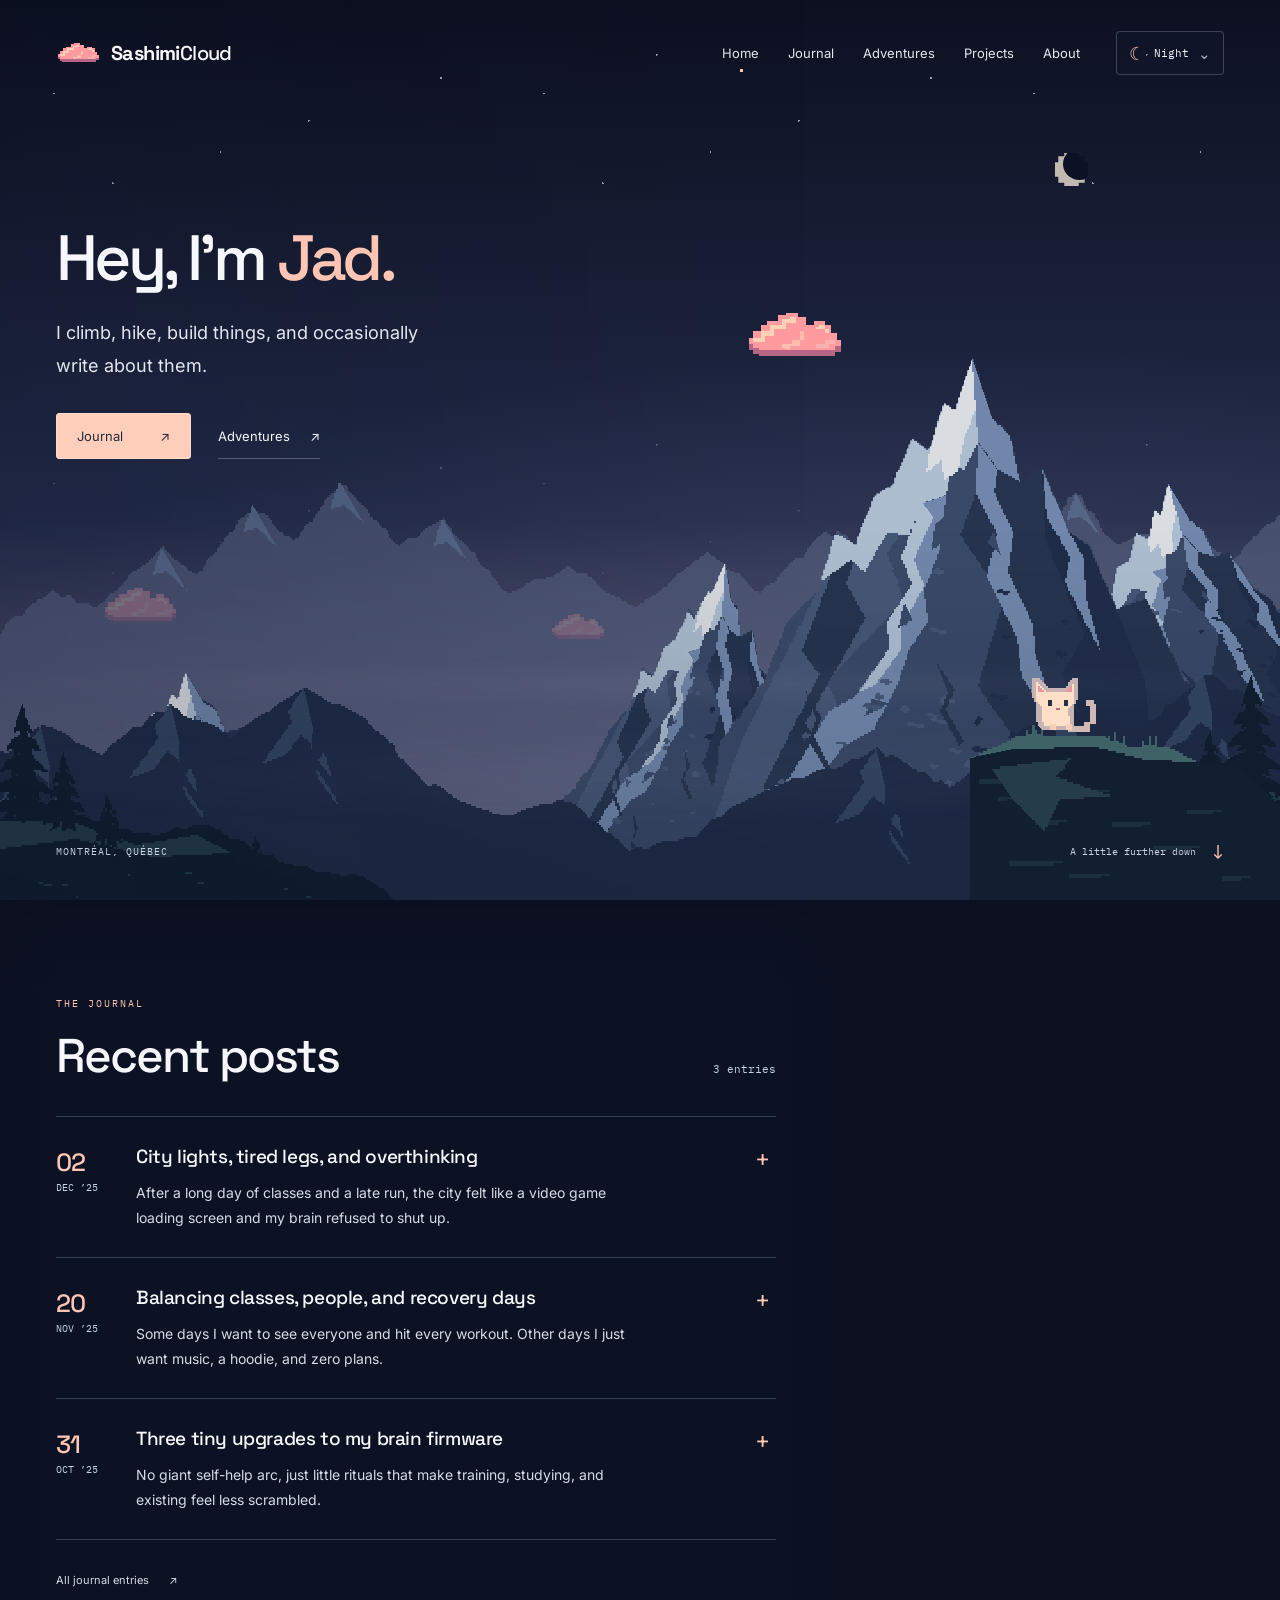
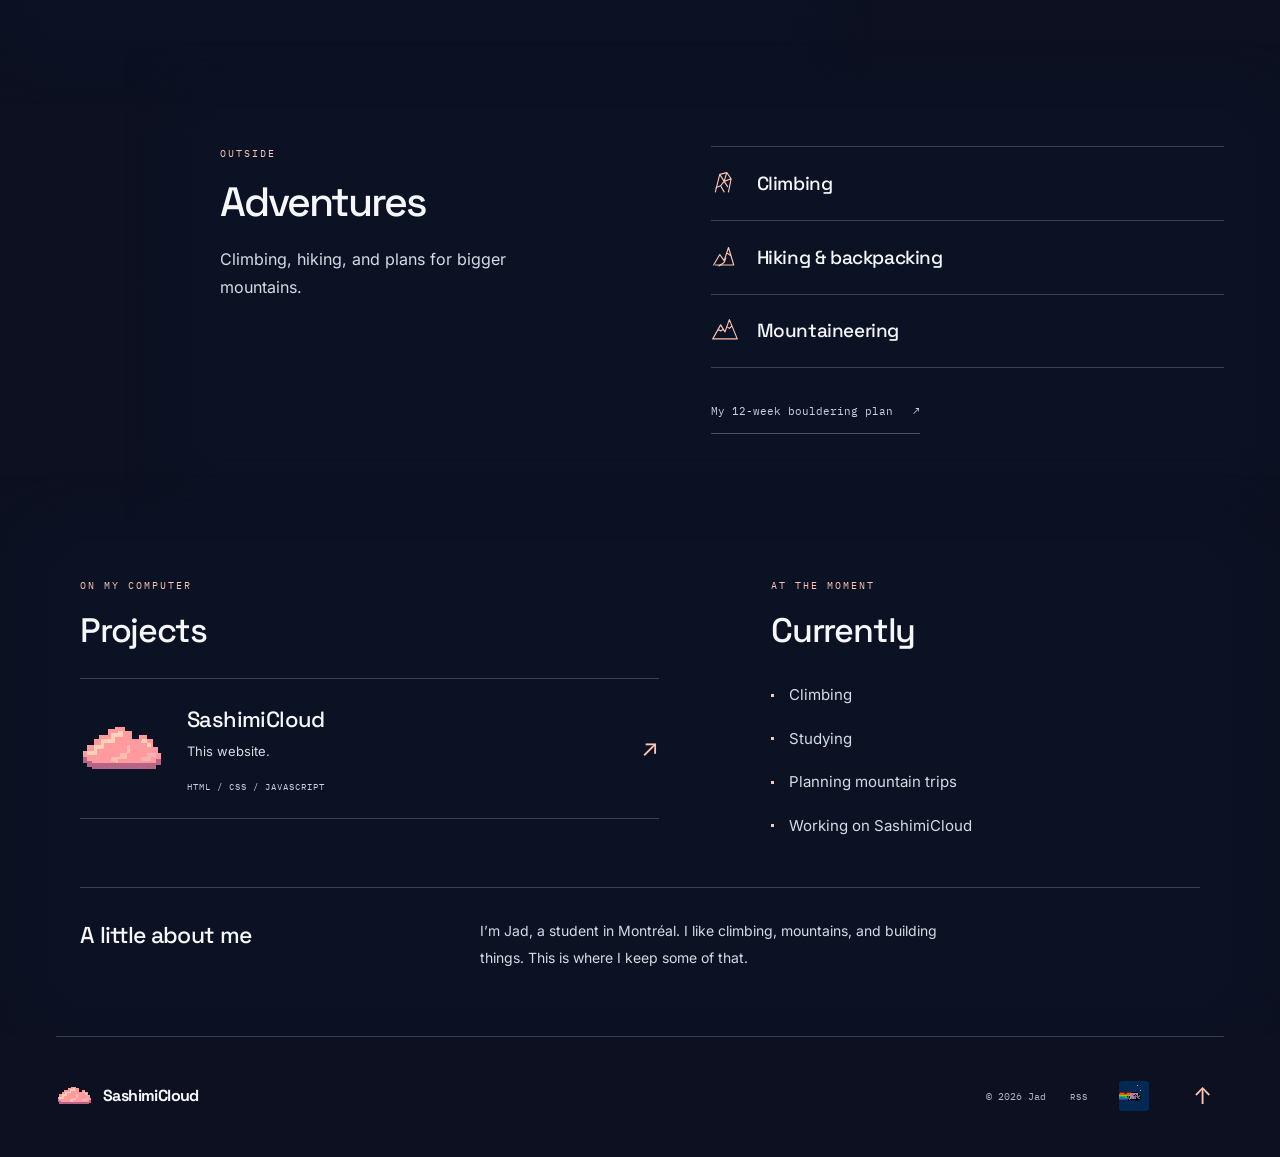
==== index.html @ 0185e38d "Add files via upload" ====
<!doctype html>
<html lang="en" data-sky="night">
<head>
<meta charset="utf-8"><meta name="viewport" content="width=device-width,initial-scale=1">
<meta name="theme-color" content="#0c1021"><meta name="description" content="Jad&#x27;s personal website. Climbing, hiking, building things, and occasional writing.">
<title>SashimiCloud — Jad</title>
<link rel="canonical" href="https://sashimicloud.com/">
<link rel="alternate" type="application/rss+xml" title="SashimiCloud journal" href="feed.xml">
<meta property="og:title" content="SashimiCloud — Jad">
<meta property="og:description" content="Jad&#x27;s personal website. Climbing, hiking, building things, and occasional writing.">
<meta property="og:url" content="https://sashimicloud.com/">
<meta property="og:site_name" content="SashimiCloud">
<meta property="og:type" content="website">
<meta name="twitter:card" content="summary">
<link rel="icon" href="assets/favicon.svg?v=20261021-art2" type="image/svg+xml">
<script src="theme-init.js"></script><link rel="stylesheet" href="fonts.css"><link rel="stylesheet" href="styles.css?v=20261021-launch"><script defer src="site.js?v=20261021-launch"></script>
</head>
<body id="home" class="">
<a class="skip-link" href="#main">Skip to content</a>
<div class="world" aria-hidden="true">
 <div class="sky"></div><div class="stars"></div><div class="moon"></div>
 <div class="horizon-glow"></div>
 <div class="scenery distant"></div><div class="scenery summits"></div>
 <div class="mist mist-one"></div>
 <div class="ambient-cloud cloud-one"><img src="assets/cloud.svg?v=20261021-art2" width="48" height="26" alt=""></div>
 <div class="ambient-cloud cloud-two"><img src="assets/cloud.svg?v=20261021-art2" width="48" height="26" alt=""></div>
 <div class="scenery ridge"></div><div class="mist mist-two"></div><div class="scenery foreground"></div>
 <div class="world-shade"></div>
</div>
<header class="header wrap">
 <a class="brand" href="index.html" aria-label="SashimiCloud home"><img src="assets/cloud-small.svg?v=20261021-art2" alt="" width="48" height="26"><span>Sashimi<span>Cloud</span></span></a>
 <nav class="desktop-nav" aria-label="Main"><a href="index.html" aria-current="page">Home</a><a href="journal.html">Journal</a><a href="adventures.html">Adventures</a><a href="projects.html">Projects</a><a href="about.html">About</a></nav>
 <div class="header-tools">
  <details class="atmosphere js-only" id="atmosphere"><summary aria-label="Choose sky atmosphere"><span class="sky-icon" aria-hidden="true">☾</span><span id="sky-label">Night</span><span class="chevron" aria-hidden="true">⌄</span></summary><div class="sky-panel"><fieldset><legend>Sky atmosphere</legend><label><input type="radio" name="sky" value="auto" checked>Auto <small>Your local time</small></label><label><input type="radio" name="sky" value="day">Day <span aria-hidden="true">☼</span></label><label><input type="radio" name="sky" value="sunset">Sunset <span aria-hidden="true">◒</span></label><label><input type="radio" name="sky" value="night">Night <span aria-hidden="true">☾</span></label></fieldset></div></details>
  <details class="mobile-menu" id="mobile-menu"><summary aria-label="Open navigation"><span></span><span></span></summary><nav aria-label="Mobile"><a href="index.html" aria-current="page">Home</a><a href="journal.html">Journal</a><a href="adventures.html">Adventures</a><a href="projects.html">Projects</a><a href="about.html">About</a></nav></details>
 </div>
</header>
<main id="main" tabindex="-1" class="">

 <section class="hero wrap" aria-labelledby="intro">
  <div class="hero-copy"><h1 id="intro">Hey, I’m <span>Jad.</span></h1><p class="intro">I climb, hike, build things, and occasionally write about them.</p><div class="hero-links"><a class="primary-link" href="journal.html">Journal <span aria-hidden="true">↗</span></a><a class="text-link" href="adventures.html">Adventures <span aria-hidden="true">↗</span></a></div></div>
  <button class="cloud-companion" type="button" aria-label="Say hello to the Sashimi Cloud" title="Say hello"><img src="assets/cloud.svg?v=20261021-art2" alt="" width="144" height="78"><span class="cloud-spark spark-a" aria-hidden="true">✦</span><span class="cloud-spark spark-b" aria-hidden="true">✧</span></button>
  <div class="cat-ledge"><div class="ledge-art" aria-hidden="true"></div><button class="cat" type="button" aria-label="Pet the cat" title="Pet the cat"><img class="cat-tail" src="assets/cat-tail.svg" width="40" height="40" alt=""><img class="cat-body" src="assets/cat.svg" width="72" height="60" alt=""><img class="cat-blink" src="assets/cat-blink.svg" width="72" height="60" alt=""><span class="cat-bubble" aria-hidden="true">mrrp.</span></button><span class="ledge-grass" aria-hidden="true"></span></div>
  <div class="hero-bottom"><span>MONTRÉAL, QUÉBEC</span><a href="#journal">A little further down <span aria-hidden="true">↓</span></a></div>
 </section>
 <div class="content-flow">
 <section class="journal-section wrap" id="journal" aria-labelledby="journal-title">
  <div class="journal-surface reading-surface"><div class="section-heading"><div><p class="eyebrow">THE JOURNAL</p><h2 id="journal-title">Recent posts</h2></div><span class="small-note">3 entries</span></div><div class="posts"><details class="post" id="city-lights"><summary><time class="post-date" datetime="2025-12-02" aria-label="Dec 2, 2025"><span>02</span>DEC ’25</time><div class="post-summary"><h3>City lights, tired legs, and overthinking</h3><p class="post-excerpt">After a long day of classes and a late run, the city felt like a video game loading screen and my brain refused to shut up.</p></div><span class="post-arrow" aria-hidden="true">+</span></summary><div class="post-body"><p>
                There’s a specific kind of silence when it’s late and almost
                everyone is asleep. It’s not really quiet — there’s a bus in the
                distance, a car door, some random siren — but it feels like the
                world is on pause.
              </p>
              <p>
                That’s when my thoughts usually get the loudest. Future plans,
                training goals, dumb memories from years ago, conversations I
                wish I handled differently. All playing at once like different
                tabs in a browser.
              </p>
              <p>
                Walking home after a run helps. My legs are tired, my brain is
                buzzing, but at least I feel like I’m moving while I think,
                instead of just lying in bed staring at the ceiling.
              </p><a class="entry-permalink" href="journal/city-lights.html">Open this entry on its own page <span aria-hidden="true">↗</span></a><p class="post-read-note"></p></div></details>
<details class="post" id="recovery-days"><summary><time class="post-date" datetime="2025-11-20" aria-label="Nov 20, 2025"><span>20</span>NOV ’25</time><div class="post-summary"><h3>Balancing classes, people, and recovery days</h3><p class="post-excerpt">Some days I want to see everyone and hit every workout. Other days I just want music, a hoodie, and zero plans.</p></div><span class="post-arrow" aria-hidden="true">+</span></summary><div class="post-body"><p>
                I’m still figuring out how much social and training energy I
                actually have. I love my people and I love pushing myself, but
                I also really need time where nobody needs anything from me.
              </p>
              <p>
                Lately I’ve been trying a simple rule: one “full” day, one
                “soft” day. Full days are for classes, workouts, plans, being
                around people. Soft days are for slow mornings, games,
                journaling, or doing nothing on purpose.
              </p>
              <p>
                It sounds small, but it helps me say “no” without feeling guilty
                and say “yes” when I actually have the energy to show up.
              </p><a class="entry-permalink" href="journal/recovery-days.html">Open this entry on its own page <span aria-hidden="true">↗</span></a><p class="post-read-note"></p></div></details>
<details class="post" id="tiny-upgrades"><summary><time class="post-date" datetime="2025-10-31" aria-label="Oct 31, 2025"><span>31</span>OCT ’25</time><div class="post-summary"><h3>Three tiny upgrades to my brain firmware</h3><p class="post-excerpt">No giant self-help arc, just little rituals that make training, studying, and existing feel less scrambled.</p></div><span class="post-arrow" aria-hidden="true">+</span></summary><div class="post-body"><p>
                Instead of trying to “reboot my life”, I patched a few tiny
                glitches. Nothing dramatic, just small things that make days
                smoother.
              </p>
              <ul>
                <li>Putting on Brain.fm when I need to focus instead of random playlists.</li>
                <li>A 10-minute walk after long screen time or hard training.</li>
                <li>A rough shutdown time for devices most nights.</li>
              </ul>
              <p>
                None of these fix everything, but they give the day a start,
                a middle, and an end. That already feels like an upgrade.
              </p><a class="entry-permalink" href="journal/tiny-upgrades.html">Open this entry on its own page <span aria-hidden="true">↗</span></a><p class="post-read-note"></p></div></details></div><a class="quiet-link" href="journal.html">All journal entries <span aria-hidden="true">↗</span></a></div>
 </section>
 <section class="adventures-section wrap" id="adventures" aria-labelledby="adventures-title"><div class="adventures-copy reading-surface"><div class="adventures-heading"><p class="eyebrow">OUTSIDE</p><h2 id="adventures-title">Adventures</h2><p class="section-description">Climbing, hiking, and plans for bigger mountains.</p></div><div class="adventures-details"><ul class="adventure-list"><li><span class="activity-icon" aria-hidden="true"><svg viewBox="0 0 32 32" aria-hidden="true"><path d="M5 25 10 5 18 3 23 10 20 25M10 5l5 8-4 5 4 7m3-22-3 10 8-3"/><path d="m6 20 5-2m4-5 4 6"/></svg></span><h3>Climbing</h3></li><li><span class="activity-icon" aria-hidden="true"><svg viewBox="0 0 32 32" aria-hidden="true"><path d="m3 24 7-12 5 7 5-15 6 20M5 24h21M18 10l4 3"/><path d="M9 25c9-4 6-6 8-9"/></svg></span><h3>Hiking &amp; backpacking</h3></li><li><span class="activity-icon" aria-hidden="true"><svg viewBox="0 0 32 32" aria-hidden="true"><path d="m2 25 9-16 5 8 5-14 9 22ZM8 14l3 2 3-2m4-3 3 2 3-3"/></svg></span><h3>Mountaineering</h3></li></ul><p class="small-note adventure-note"><a class="text-link" href="bouldering.html">My 12-week bouldering plan <span aria-hidden="true">↗</span></a></p></div></div></section>
 <div class="notes-section wrap">
 <div class="notes-surface reading-surface">
 <div class="upper-sections">
  <section class="projects" id="projects" aria-labelledby="projects-title"><p class="eyebrow">ON MY COMPUTER</p><h2 id="projects-title">Projects</h2><a class="project" href="projects.html"><span class="project-mark"><img src="assets/cloud.svg?v=20261021-art2" width="96" height="52" alt=""></span><span><span class="project-name">SashimiCloud</span><span class="project-description">This website.</span><span class="project-meta">HTML / CSS / JAVASCRIPT</span></span><span class="project-arrow" aria-hidden="true">↗</span></a></section>
  <section class="currently" aria-labelledby="currently-title"><p class="eyebrow">AT THE MOMENT</p><h2 id="currently-title">Currently</h2><ul><li>Climbing</li><li>Studying</li><li>Planning mountain trips</li><li>Working on SashimiCloud</li></ul></section>
 </div>
 <section class="about-section" id="about" aria-labelledby="about-title"><h2 id="about-title">A little about me</h2><p>I’m Jad, a student in Montréal. I like climbing, mountains, and building things. This is where I keep some of that.</p></section>
 </div>
 </div>
 </div>

</main>
<footer class="footer wrap"><a class="brand" href="index.html"><img src="assets/cloud-small.svg?v=20261021-art2" alt="" width="40" height="24"><span>SashimiCloud</span></a><span class="footer-note">© 2026 Jad</span><a class="feed-link" href="feed.xml" aria-label="Subscribe to the journal RSS feed">RSS</a><a class="old-cat" href="legacy/archive.html" aria-label="See the original Nyan Cat artwork" title="An old friend"><img src="legacy/nyan_cat.png" alt="" width="40" height="40"></a><a class="back-top" href="#home" aria-label="Back to top">↑</a></footer>
<div class="sr-only" role="status" aria-live="polite" id="companion-status"></div>
</body></html>
---- fonts.css ----
@font-face{font-family:"IBM Plex Mono";font-style:normal;font-weight:400;font-display:swap;src:url("assets/fonts/IBM-Plex-Mono-400.woff") format("woff");}
@font-face{font-family:"Inter";font-style:normal;font-weight:400;font-display:swap;src:url("assets/fonts/Inter-400.woff") format("woff");}
@font-face{font-family:"Inter";font-style:normal;font-weight:600;font-display:swap;src:url("assets/fonts/Inter-600.woff") format("woff");}
@font-face{font-family:"Space Grotesk";font-style:normal;font-weight:500;font-display:swap;src:url("assets/fonts/Space-Grotesk-500.woff") format("woff");}
@font-face{font-family:"Space Grotesk";font-style:normal;font-weight:700;font-display:swap;src:url("assets/fonts/Space-Grotesk-700.woff") format("woff");}
---- styles.css ----
/* SashimiCloud: one world, three light conditions. */
:root {
  color-scheme:dark;
  --ink:#f5f7fb;
  --muted:#c8ceda;
  --quiet:#acb8cb;
  --accent:#ffc4b2;
  --sky-top:#0c1021;
  --sky-mid:#232b49;
  --sky-bottom:#77728a;
  --reading-shade:rgba(11,19,37,.78);
  --surface-feather:96px;
  --line:rgba(207,218,240,.23);
  --panel:#152138;
  --moon:#e8dfce;
  --haze:#9797b7;
  --layer-y:0px;
  --near-y:0px;
  --far-y:0px;
  --cloud-y:0px;
  --ridge-y:0px;
  --view-shade:0;
  --distant:url('assets/world/distant-night.svg?v=20261021-art2');
  --summits:url('assets/world/summits-night.svg?v=20261021-art2');
  --ridge:url('assets/world/ridge-night.svg?v=20261021-art2');
  --front:url('assets/world/foreground-night.svg?v=20261021-art2');
  --ledge:url('assets/world/ledge-night.svg?v=20261021-art2')
}
:root[data-sky=day] {
  --sky-top:#344e68;
  --sky-mid:#7192a8;
  --sky-bottom:#b3bdc4;
  --accent:#ffcfb8;
  --reading-shade:rgba(22,43,62,.78);
  --panel:#213e55;
  --moon:#ffecd0;
  --haze:#ccdedb;
  --distant:url('assets/world/distant-day.svg?v=20261021-art2');
  --summits:url('assets/world/summits-day.svg?v=20261021-art2');
  --ridge:url('assets/world/ridge-day.svg?v=20261021-art2');
  --front:url('assets/world/foreground-day.svg?v=20261021-art2');
  --ledge:url('assets/world/ledge-day.svg?v=20261021-art2')
}
:root[data-sky=sunset] {
  --sky-top:#28223e;
  --sky-mid:#705772;
  --sky-bottom:#e6a28e;
  --accent:#ffd1b6;
  --reading-shade:rgba(30,29,49,.78);
  --panel:#312e48;
  --moon:#ffe4b9;
  --haze:#e6b1bb;
  --distant:url('assets/world/distant-sunset.svg?v=20261021-art2');
  --summits:url('assets/world/summits-sunset.svg?v=20261021-art2');
  --ridge:url('assets/world/ridge-sunset.svg?v=20261021-art2');
  --front:url('assets/world/foreground-sunset.svg?v=20261021-art2');
  --ledge:url('assets/world/ledge-sunset.svg?v=20261021-art2')
}
* {
  box-sizing:border-box
}
html {
  scroll-behavior:smooth;
  scroll-padding-top:32px
}
body {
  margin:0;
  overflow-x:hidden;
  overflow-x:clip;
  background:var(--sky-top);
  color:var(--ink);
  font:400 16px/1.7 Inter,system-ui,sans-serif
}
a {
  color:inherit;
  text-decoration:none
}
button,input {
  font:inherit
}
button,a,summary {
  -webkit-tap-highlight-color:transparent
}
button,summary {
  cursor:pointer
}
button {
  color:inherit
}
img,svg {
  display:block;
  max-width:100%
}
button {
  touch-action:manipulation
}
a:focus-visible,button:focus-visible,summary:focus-visible,input:focus-visible {
  outline:2px solid var(--accent);
  outline-offset:6px
}
::selection {
  background:#ffc4b2;
  color:#20263a
}
.wrap {
  width:min(1280px,calc(100% - 112px));
  margin-inline:auto
}
.sr-only {
  position:absolute;
  width:1px;
  height:1px;
  padding:0;
  overflow:hidden;
  clip-path:inset(50%);
  white-space:nowrap
}
.skip-link {
  position:fixed;
  top:-90px;
  left:20px;
  z-index:100;
  padding:12px 20px;
  background:#fff1e2;
  color:#17213a
}
.skip-link:focus {
  top:10px
}
.js-only {
  display:none
}
.js .js-only {
  display:block
}
/* The mountains are independent layers, not a flattened hero image. */
.world {
  position:fixed;
  inset:0;
  z-index:-1;
  overflow:hidden;
  pointer-events:none;
  background:var(--sky-top)
}
.sky {
  position:absolute;
  inset:0;
  background:linear-gradient(180deg,var(--sky-top),var(--sky-mid) 58%,var(--sky-bottom));
  transition:background-color .4s
}
.horizon-glow {
  position:absolute;
  inset:35% -10% -10%;
  background:radial-gradient(ellipse at 72% 58%,var(--haze),transparent 65%);
  opacity:.19
}
/* Shared art coordinates keep every ridge joined to the same valley.
SVGs have a separate portrait composition and no bitmap seam or crop. */
.scenery {
  position:absolute;
  left:0;
  bottom:0;
  width:100%;
  height:100%;
  background-repeat:no-repeat;
  background-position:center bottom;
  background-size:100% 100%;
  transform:translate3d(0,var(--layer-y),0)
}
.distant {
  background-image:var(--distant);
  transform:translate3d(0,var(--far-y),0);
  opacity:.6
}
.summits {
  background-image:var(--summits);
  bottom:-2%;
  transform:translate3d(0,var(--layer-y),0)
}
.ridge {
  background-image:var(--ridge);
  transform:translate3d(0,var(--ridge-y),0);
  bottom:-3%;
  opacity:1
}
.foreground {
  background-image:var(--front);
  transform:translate3d(0,var(--near-y),0);
  bottom:-3%
}
.world-shade {
  position:absolute;
  inset:0;
  background:linear-gradient(90deg,rgba(6,13,29,.18),transparent 65%),linear-gradient(0deg,rgba(7,15,30,.22),transparent 42%);
  opacity:calc(.65 + var(--view-shade))
}
.stars {
  position:absolute;
  inset:0;
  opacity:.7;
  background-image:radial-gradient(1px 1px at 11% 24%,#d7def4 90%,transparent),radial-gradient(1px 1px at 34% 14%,#d7def4 90%,transparent),radial-gradient(1px 1px at 63% 31%,#d7def4 90%,transparent),radial-gradient(1px 1px at 90% 20%,#d7def4 90%,transparent),radial-gradient(1px 1px at 45% 39%,#d7def4 90%,transparent),radial-gradient(1px 1px at 23% 47%,#d7def4 90%,transparent);
  background-size:490px 390px;
  mask-image:linear-gradient(#000 20%,transparent 72%)
}
[data-sky=day] .stars {
  opacity:0
}
[data-sky=sunset] .stars {
  opacity:.24
}
.moon {
  position:absolute;
  right:15%;
  top:17%;
  width:33px;
  height:33px;
  background:var(--moon);
  clip-path:polygon(28% 0,72% 0,72% 10%,90% 10%,90% 28%,100% 28%,100% 72%,90% 72%,90% 90%,72% 90%,72% 100%,28% 100%,28% 90%,10% 90%,10% 72%,0 72%,0 28%,10% 28%,10% 10%,28% 10%);
  opacity:.82
}
.moon:after {
  content:"";
  position:absolute;
  inset:-5px -8px 6px 8px;
  background:var(--sky-top);
  border-radius:50%
}
[data-sky=day] .moon:after,[data-sky=sunset] .moon:after {
  display:none
}
[data-sky=day] .moon {
  opacity:.7
}
.mist {
  position:absolute;
  left:-10%;
  width:120%;
  height:12%;
  background:radial-gradient(ellipse at center,var(--haze),transparent 70%);
  opacity:.1;
  transform:translate3d(0,var(--ridge-y),0)
}
.mist-one {
  bottom:21%;
  height:6%
}
.mist-two {
  bottom:8%;
  opacity:.06
}
.ambient-cloud {
  position:absolute;
  image-rendering:pixelated;
  transform:translate3d(0,var(--cloud-y),0)
}
.ambient-cloud img {
  width:100%;
  height:auto;
  animation:drift 36s ease-in-out infinite alternate
}
.cloud-one {
  width:76px;
  left:8%;
  top:65%;
  opacity:.32
}
.cloud-two {
  width:55px;
  left:43%;
  top:68%;
  opacity:.26
}
.cloud-two img {
  animation-delay:-16s;
  animation-duration:43s
}
@keyframes drift {
  from {
    transform:translateX(-12px)
  }
  to {
    transform:translateX(14px)
  }
}
/* Header belongs to the sky. */
.header {
  height:106px;
  display:flex;
  align-items:center;
  gap:36px;
  position:relative;
  z-index:10
}
.brand {
  display:inline-flex;
  align-items:center;
  gap:11px;
  flex-shrink:0;
  font:700 20px/1.1 'Space Grotesk',sans-serif;
  letter-spacing:-.6px;
  min-height:44px
}
.brand img {
  width:44px;
  height:auto;
  image-rendering:pixelated
}
.brand>span>span {
  font-weight:500
}
.desktop-nav {
  display:flex;
  align-items:center;
  gap:29px;
  margin-left:auto
}
.desktop-nav a {
  font-size:13px;
  color:#e4e7ed;
  min-height:44px;
  display:flex;
  align-items:center;
  position:relative
}
.desktop-nav a:hover {
  color:var(--accent)
}
.desktop-nav a[aria-current]:after {
  position:absolute;
  content:"";
  height:3px;
  width:3px;
  bottom:3px;
  left:calc(50% - 1px);
  background:var(--accent)
}
.header-tools {
  display:flex;
  gap:10px
}
.atmosphere,.mobile-menu {
  position:relative
}
.atmosphere summary {
  min-height:44px;
  display:flex;
  align-items:center;
  gap:9px;
  padding:0 12px;
  border:1px solid var(--line);
  border-radius:4px;
  background:#15213833;
  font:400 11px 'IBM Plex Mono',monospace;
  list-style:none
}
.atmosphere summary::-webkit-details-marker,.mobile-menu summary::-webkit-details-marker,.post summary::-webkit-details-marker {
  display:none
}
.sky-icon {
  color:var(--accent);
  font-size:18px
}
.chevron {
  color:var(--quiet);
  font-size:15px
}
.sky-panel {
  position:absolute;
  right:0;
  top:53px;
  width:226px;
  padding:16px;
  background:var(--panel);
  box-shadow:0 10px 40px #080d2544;
  border:1px solid var(--line);
  border-radius:6px
}
.sky-panel fieldset {
  border:0;
  padding:0;
  margin:0
}
.sky-panel legend {
  font:400 10px 'IBM Plex Mono',monospace;
  color:var(--quiet);
  text-transform:uppercase;
  letter-spacing:1px;
  margin-bottom:10px
}
.sky-panel label {
  min-height:44px;
  display:flex;
  gap:10px;
  align-items:center;
  font-size:13px;
  cursor:pointer
}
.sky-panel small {
  font-size:10px;
  color:var(--quiet);
  margin-left:auto
}
.sky-panel label>span {
  margin-left:auto;
  color:var(--accent)
}
.sky-panel input {
  accent-color:#ffb9b2;
  width:15px;
  height:15px
}
.mobile-menu {
  display:none
}
/* The copy and peak are composed on opposite sides of the viewport. */
.hero {
  position:relative;
  height:calc(100svh - 106px);
  min-height:610px;
  max-height:1050px;
  display:flex;
  align-items:flex-start;
  padding-top:clamp(95px,13vh,160px)
}
.hero-copy {
  max-width:580px;
  position:relative;
  z-index:2
}
.hero h1 {
  font:500 clamp(54px,5vw,76px)/1.1 'Space Grotesk',sans-serif;
  letter-spacing:-3.6px;
  margin:0 0 24px;
  white-space:nowrap
}
.hero h1 span {
  color:var(--accent)
}
.intro {
  font-size:18px;
  line-height:1.8;
  max-width:370px;
  color:#e1e6ef;
  margin:0;
  text-wrap:pretty
}
.hero-links {
  display:flex;
  gap:27px;
  align-items:center;
  margin-top:31px;
  font-size:13px
}
.primary-link {
  display:inline-flex;
  align-items:center;
  gap:37px;
  min-height:46px;
  padding:0 20px;
  background:#ffcfbb;
  color:#252b3d;
  border:1px solid #ffdbc9;
  border-radius:3px;
  transition:background .2s
}
.primary-link:hover {
  background:#ffe4d1
}
.text-link {
  display:inline-flex;
  align-items:center;
  gap:20px;
  min-height:46px;
  border-bottom:1px solid #d8dbe04f
}
.text-link:hover {
  color:var(--accent)
}
.hero-bottom {
  position:absolute;
  bottom:27px;
  left:0;
  right:0;
  display:flex;
  justify-content:space-between;
  align-items:center;
  font:400 10px 'IBM Plex Mono',monospace;
  letter-spacing:1px;
  color:#c9d2df
}
.hero-bottom a {
  min-height:44px;
  display:flex;
  align-items:center;
  gap:16px;
  letter-spacing:0
}
.hero-bottom a span {
  font-size:20px;
  color:var(--accent)
}
.cloud-companion {
  position:absolute;
  left:58%;
  top:24%;
  background:none;
  border:0;
  padding:12px;
  width:122px;
  animation:float-cloud 17s ease-in-out infinite alternate;
  image-rendering:pixelated
}
.cloud-companion img {
  width:100%;
  height:auto
}
.cloud-companion:hover img {
  filter:brightness(1.12)
}
.cloud-spark {
  position:absolute;
  color:#ffdfbb;
  opacity:0;
  font-size:18px
}
.spark-a {
  top:0;
  left:12px
}
.spark-b {
  bottom:0;
  right:2px
}
.cloud-companion.hello .cloud-spark {
  animation:spark 1.6s ease-out
}
.cloud-companion.hello img {
  filter:brightness(1.2)
}
@keyframes float-cloud {
  from {
    transform:translate(0,0)
  }
  to {
    transform:translate(18px,-9px)
  }
}
@keyframes spark {
  10%,60% {
    opacity:1
  }
  100% {
    opacity:0;
    transform:translateY(-10px)
  }
}
.cat-ledge {
  position:absolute;
  right:1%;
  bottom:14%;
  width:270px;
  height:140px;
  pointer-events:none
}
.ledge-art {
  position:absolute;
  inset:0;
  background:var(--ledge) left top / 100% auto no-repeat;
  image-rendering:pixelated;
  mask-image:linear-gradient(#000 55%,transparent)
}
.cat {
  position:absolute;
  left:52px;
  top:13px;
  width:72px;
  height:60px;
  padding:0;
  border:0;
  background:none;
  pointer-events:auto;
  image-rendering:pixelated
}
.cat-body,.cat-blink {
  position:absolute;
  inset:0;
  width:72px;
  height:60px
}
.cat-blink {
  opacity:0;
  animation:blink 8s steps(1) infinite
}
.cat-tail {
  position:absolute;
  width:40px;
  height:40px;
  left:42px;
  top:20px;
  transform-origin:10% 80%;
  animation:tail 4.8s steps(3,end) infinite
}
.cat-bubble {
  position:absolute;
  top:-28px;
  left:4px;
  background:#fbe2cf;
  color:#253047;
  font:400 11px 'IBM Plex Mono',monospace;
  padding:5px 9px;
  opacity:0;
  white-space:nowrap
}
.cat.petted .cat-bubble {
  opacity:1
}
.cat.petted .cat-body {
  animation:nuzzle .45s steps(3) 2
}
.cat.petted .cat-tail {
  animation-duration:.7s
}
@keyframes blink {
  0%,44%,47%,100% {
    opacity:0
  }
  45%,46% {
    opacity:1
  }
}
@keyframes tail {
  0%,100% {
    transform:rotate(0)
  }
  50% {
    transform:rotate(-12deg)
  }
}
@keyframes nuzzle {
  50% {
    transform:translateY(-3px)
  }
}
/* Editorial content: a single dissolving reading surface, then open scenery. */
.eyebrow {
  font:400 10px/1.6 'IBM Plex Mono',monospace;
  letter-spacing:2px;
  color:var(--accent);
  margin:0 0 17px
}
h2 {
  font:500 clamp(34px,3.7vw,50px)/1.15 'Space Grotesk',sans-serif;
  letter-spacing:-1.9px;
  margin:0
}
h3 {
  font:500 20px/1.4 'Space Grotesk',sans-serif;
  letter-spacing:-.4px;
  margin:0
}
/* Clip only the decorative shading at the viewport edges. Section content and
   focus rings retain their normal gutters; this is not a scroll container. */
.content-flow {
  overflow:clip;
  --muted:#d5dce6;
  --quiet:#c8d3e2
}
/* A constant shade protects every word and control. Only the outside
edges fade, beyond the text. No blur or rectangular panel borders. */
.reading-surface {
  position:relative;
  isolation:isolate
}
.reading-surface:before {
  content:"";
  position:absolute;
  inset:calc(-1 * var(--surface-feather));
  z-index:-1;
  pointer-events:none;
  background:linear-gradient(90deg,transparent,var(--reading-shade) var(--surface-feather),var(--reading-shade) calc(100% - var(--surface-feather)),transparent);
  -webkit-mask-image:linear-gradient(transparent,#000 var(--surface-feather),#000 calc(100% - var(--surface-feather)),transparent);
  mask-image:linear-gradient(transparent,#000 var(--surface-feather),#000 calc(100% - var(--surface-feather)),transparent)
}
.journal-section {
  padding-block:88px 64px
}
.journal-surface {
  width:min(720px,68%);
  padding:8px 0
}
.section-heading {
  display:flex;
  justify-content:space-between;
  align-items:end;
  gap:20px;
  margin-bottom:33px
}
.small-note {
  color:var(--quiet);
  font:400 11px/1.7 'IBM Plex Mono',monospace;
  white-space:nowrap
}
.section-heading .small-note {
  padding-bottom:5px
}
.posts {
  border-top:1px solid var(--line)
}
.post {
  border-bottom:1px solid var(--line)
}
.post summary {
  list-style:none;
  display:grid;
  grid-template-columns:60px minmax(0,1fr) 28px;
  gap:20px;
  padding:27px 0
}
.post-date {
  font:400 10px/1.8 'IBM Plex Mono',monospace;
  color:var(--quiet);
  padding-top:3px
}
.post-date span {
  display:block;
  font:500 25px/1.2 'Space Grotesk',sans-serif;
  color:var(--accent);
  margin-bottom:2px;
  letter-spacing:-.8px
}
.post-summary h3 {
  font-size:19px;
  line-height:1.4;
  color:var(--ink)
}
.post summary:hover h3 {
  color:var(--accent)
}
.post-excerpt {
  font-size:14px;
  line-height:1.8;
  color:var(--muted);
  margin:9px 0 0;
  max-width:490px
}
.post-arrow {
  display:grid;
  place-items:center;
  width:28px;
  height:28px;
  font-size:23px;
  color:var(--accent);
  line-height:1.2
}
.post[open] .post-arrow {
  transform:rotate(45deg)
}
.post-body {
  padding:4px 0 28px 80px;
  font-size:16px;
  line-height:1.9;
  color:#edf0f6;
  max-width:650px
}
.post-body p {
  margin:0 0 1.1em
}
.post-body ul {
  padding-left:22px
}
.post-body li+li {
  margin-top:8px
}
.post-read-note {
  font:400 10px 'IBM Plex Mono',monospace;
  color:var(--quiet);
  margin:22px 0 0
}
.quiet-link {
  display:inline-flex;
  align-items:center;
  gap:20px;
  min-height:44px;
  margin-top:18px;
  font-size:11px;
  color:var(--muted)
}
.quiet-link:hover {
  color:var(--accent)
}
.adventures-section {
  padding-block:64px
}
.adventures-copy {
  display:grid;
  grid-template-columns:minmax(0,1fr) minmax(0,1.25fr);
  align-items:start;
  gap:8%;
  width:86%;
  margin-left:auto;
  padding-block:8px
}
.adventures-heading h2 {
  font-size:clamp(34px,3.2vw,44px)
}
.section-description {
  color:var(--muted);
  font-size:16px;
  max-width:350px;
  margin:20px 0 0
}
.adventure-list {
  padding:0;
  margin:0;
  list-style:none
}
.adventure-list li {
  display:flex;
  align-items:center;
  gap:18px;
  border-top:1px solid var(--line);
  min-height:74px
}
.adventure-list li:last-child {
  border-bottom:1px solid var(--line)
}
.adventure-list h3 {
  font-size:19px
}
.activity-icon {
  width:28px;
  flex-shrink:0;
  color:var(--accent)
}
.activity-icon svg {
  width:28px;
  height:28px;
  fill:none;
  stroke:currentColor;
  stroke-width:1.3;
  stroke-linejoin:round;
  stroke-linecap:round
}
.adventure-note {
  margin:20px 0 0;
  white-space:normal;
  font-size:11px
}
.notes-section {
  padding-block:64px 56px
}
.notes-surface {
  max-width:1120px;
  margin-inline:auto;
  padding-block:8px
}
.upper-sections h2 {
  font-size:34px;
  letter-spacing:-1.2px
}
.upper-sections {
  display:grid;
  grid-template-columns:minmax(0,1.35fr) minmax(0,1fr);
  gap:10%;
  padding-bottom:40px
}
.projects,.currently {
  min-width:0
}
.project {
  display:flex;
  align-items:center;
  gap:24px;
  margin-top:28px;
  border-top:1px solid var(--line);
  border-bottom:1px solid var(--line);
  padding:26px 0;
  min-height:120px
}
.project-mark {
  width:83px;
  flex-shrink:0
}
.project-mark img {
  image-rendering:pixelated
}
.project-name {
  display:block;
  font:500 22px 'Space Grotesk',sans-serif;
  letter-spacing:-.6px
}
.project-description {
  display:block;
  font-size:13px;
  color:var(--muted);
  margin-top:7px
}
.project-meta {
  display:block;
  font:9px 'IBM Plex Mono',monospace;
  color:var(--quiet);
  letter-spacing:1px;
  margin-top:18px
}
.project-arrow {
  margin-left:auto;
  color:var(--accent);
  font-size:23px
}
.project:hover .project-name {
  color:var(--accent)
}
.currently ul {
  list-style:none;
  padding:0;
  margin:23px 0 0
}
.currently li {
  font-size:15px;
  color:var(--muted);
  padding:9px 0;
  display:flex;
  align-items:center;
  gap:15px
}
.currently li:before {
  content:"";
  width:3px;
  height:3px;
  background:var(--accent)
}
.about-section {
  padding-top:30px;
  border-top:1px solid var(--line);
  display:grid;
  grid-template-columns:1fr 2fr;
  gap:40px
}
.about-section h2 {
  font-size:23px;
  letter-spacing:-.7px;
  line-height:1.5
}
.about-section p {
  font-size:14px;
  line-height:1.9;
  color:var(--muted);
  margin:0;
  max-width:500px
}
.footer {
  border-top:1px solid var(--line);
  min-height:120px;
  display:flex;
  align-items:center;
  gap:24px
}
.footer .brand {
  font-size:16px
}
.footer .brand img {
  width:36px
}
.footer-note {
  font:10px 'IBM Plex Mono',monospace;
  color:var(--quiet);
  margin-left:auto
}
.old-cat {
  display:grid;
  place-items:center;
  width:44px;
  height:44px
}
.old-cat img {
  width:30px;
  height:30px;
  image-rendering:pixelated;
  border-radius:3px;
  opacity:.72
}
.old-cat:hover img {
  opacity:1
}
.back-top {
  width:44px;
  height:44px;
  display:grid;
  place-items:center;
  font-size:23px;
  color:var(--accent)
}
/* Shared inner pages keep the same mountain world and quieter editorial type. */
.inner-main {
  min-height:calc(100svh - 226px)
}
.page-wrap {
  padding-block:clamp(72px,10vh,128px) clamp(110px,15vh,180px)
}
.page-surface {
  width:min(820px,72%);
  padding-block:10px
}
.page-heading {
  margin-bottom:54px
}
.page-heading h1 {
  font:500 clamp(48px,6vw,78px)/1.08 'Space Grotesk',sans-serif;
  letter-spacing:-3px;
  margin:0;
  text-wrap:balance
}
.page-intro {
  max-width:620px;
  margin:22px 0 0;
  color:var(--muted);
  font-size:18px;
  line-height:1.8;
  text-wrap:pretty
}
.page-heading>.quiet-link {
  margin-top:22px
}
.journal-year {
  margin-top:50px
}
.journal-year>h2 {
  color:var(--accent);
  font:400 11px/1.5 'IBM Plex Mono',monospace;
  letter-spacing:1.6px;
  margin-bottom:12px
}
.journal-year ol {
  list-style:none;
  padding:0;
  margin:0;
  border-top:1px solid var(--line)
}
.journal-year li {
  border-bottom:1px solid var(--line)
}
.journal-entry {
  display:grid;
  grid-template-columns:110px minmax(0,1fr) 28px;
  align-items:start;
  gap:26px;
  padding:28px 0
}
.journal-entry time {
  color:var(--quiet);
  font:400 10px/1.8 'IBM Plex Mono',monospace;
  padding-top:5px
}
.journal-entry h3 {
  font-size:21px
}
.journal-entry p {
  max-width:540px;
  margin:8px 0 0;
  color:var(--muted);
  font-size:14px;
  line-height:1.8
}
.entry-arrow {
  color:var(--accent);
  font-size:21px
}
.journal-entry:hover h3,.entry-neighbors a:hover,.back-link:hover,.feed-link:hover {
  color:var(--accent)
}
.entry-page {
  width:min(740px,68%)
}
.back-link {
  display:inline-flex;
  align-items:center;
  gap:12px;
  min-height:44px;
  margin-bottom:48px;
  color:var(--muted);
  font-size:12px
}
.entry-page .page-heading {
  margin-bottom:45px
}
.entry-page .page-heading h1 {
  font-size:clamp(43px,5vw,68px)
}
.prose {
  color:#edf0f6;
  font-size:18px;
  line-height:1.95
}
.prose p,.prose ul {
  margin:0 0 1.4em
}
.prose ul {
  padding-left:24px
}
.prose li+li {
  margin-top:10px
}
.entry-neighbors {
  display:grid;
  grid-template-columns:repeat(2,minmax(0,1fr));
  gap:24px;
  margin:66px 0 20px;
  padding-block:24px;
  border-top:1px solid var(--line);
  border-bottom:1px solid var(--line)
}
.entry-neighbors a {
  font:500 16px/1.5 'Space Grotesk',sans-serif
}
.entry-neighbors a>span:first-child {
  display:block;
  margin-bottom:6px;
  color:var(--quiet);
  font:400 9px/1.5 'IBM Plex Mono',monospace;
  letter-spacing:1px;
  text-transform:uppercase
}
.entry-permalink {
  display:inline-flex;
  gap:14px;
  margin-top:10px;
  color:var(--accent);
  font-size:12px
}
.interest-list {
  border-top:1px solid var(--line)
}
.interest-list section {
  display:grid;
  grid-template-columns:46px minmax(0,1fr);
  gap:18px;
  padding:30px 0;
  border-bottom:1px solid var(--line)
}
.interest-list h2,.project-feature h2,.about-current h2,.old-site-note h2 {
  font-size:25px;
  letter-spacing:-.7px
}
.interest-list p,.project-feature p,.old-site-note p {
  margin:8px 0 0;
  color:var(--muted)
}
.interest-list .activity-icon {
  margin-top:4px
}
.page-note {
  margin:26px 0;
  color:var(--quiet);
  font:400 11px/1.7 'IBM Plex Mono',monospace
}
.project-feature {
  display:grid;
  grid-template-columns:150px minmax(0,1fr);
  gap:44px;
  padding-block:38px;
  border-top:1px solid var(--line);
  border-bottom:1px solid var(--line)
}
.project-logo {
  width:130px;
  image-rendering:pixelated
}
.project-feature .page-intro {
  color:var(--ink);
  font-size:18px
}
.project-feature .project-meta {
  margin-block:26px 12px
}
.project-feature .text-link,.old-site-note .text-link {
  margin-top:8px
}
.about-prose {
  max-width:650px
}
.about-current {
  margin-top:54px;
  padding-top:30px;
  border-top:1px solid var(--line)
}
.about-current ul {
  display:grid;
  grid-template-columns:repeat(2,minmax(0,1fr));
  gap:12px 30px;
  padding:0;
  margin:24px 0 0;
  list-style:none
}
.about-current li {
  color:var(--muted)
}
.about-current li:before {
  content:"";
  display:inline-block;
  width:3px;
  height:3px;
  margin:0 13px 4px 0;
  background:var(--accent)
}
.old-site-note {
  display:grid;
  grid-template-columns:80px minmax(0,1fr);
  gap:24px;
  margin-top:54px;
  padding-top:30px;
  border-top:1px solid var(--line)
}
.old-site-note img {
  width:64px;
  height:64px;
  image-rendering:pixelated;
  border-radius:3px
}
.old-site-note .quiet-link {
  margin-left:26px
}
.artwork-grid {
  display:grid;
  grid-template-columns:repeat(2,minmax(0,1fr));
  gap:24px;
  margin-bottom:30px
}
.artwork-grid figure {
  margin:0;
  padding:18px;
  border:1px solid var(--line);
  background:#101a2d66
}
.artwork-grid img {
  width:100%;
  aspect-ratio:4/3;
  object-fit:contain;
  image-rendering:pixelated
}
.artwork-grid figcaption {
  margin-top:14px;
  color:var(--quiet);
  font:400 10px/1.5 'IBM Plex Mono',monospace
}
.missing-page {
  padding-top:8vh
}
.missing-page .hero-links {
  margin-top:34px
}
.feed-link {
  color:var(--quiet);
  font:400 9px/1 'IBM Plex Mono',monospace;
  letter-spacing:1px
}
@media(min-aspect-ratio:19/10) {
  .hero {
    padding-top:6vh
  }
  .hero h1 {
    font-size:72px
  }
}
@media(min-width:1700px) {
  .wrap {
    width:min(1440px,calc(100% - 160px))
  }
  .hero-copy {
    margin-left:2%
  }
  .hero h1 {
    font-size:104px
  }
  .hero {
    padding-top:13vh
  }
  .cat-ledge {
    right:3%;
    bottom:16%
  }
}
@media(max-width:1100px) {
  .wrap {
    width:calc(100% - 72px)
  }
  .header {
    gap:22px
  }
  .desktop-nav {
    gap:19px
  }
  .brand {
    font-size:18px
  }
  .hero h1 {
    font-size:64px;
    letter-spacing:-4px
  }
  .journal-surface {
    width:min(720px,78%)
  }
  .adventures-copy {
    width:100%
  }
  .upper-sections {
    gap:8%
  }
  .cat-ledge {
    right:0
  }
  .project {
    gap:16px
  }
  .project-mark {
    width:65px
  }
}
@media(max-width:800px) {
  .wrap {
    width:calc(100% - 48px)
  }
  :root {
    --surface-feather:64px
  }
  .notes-section {
    padding-block:48px
  }
  .header {
    height:84px
  }
  .desktop-nav {
    display:none
  }
  .header-tools {
    margin-left:auto
  }
  .mobile-menu {
    display:block
  }
  .mobile-menu summary {
    width:44px;
    height:44px;
    border:1px solid var(--line);
    border-radius:4px;
    list-style:none;
    display:flex;
    flex-direction:column;
    align-items:center;
    justify-content:center;
    gap:6px;
    background:#15213833
  }
  .mobile-menu summary span {
    width:17px;
    height:1px;
    background:var(--ink)
  }
  .mobile-menu nav {
    position:absolute;
    top:53px;
    right:0;
    width:220px;
    display:flex;
    flex-direction:column;
    background:var(--panel);
    border:1px solid var(--line);
    padding:10px 15px;
    border-radius:6px;
    box-shadow:0 10px 40px #080d2544
  }
  .mobile-menu nav a {
    padding:12px 10px;
    min-height:46px;
    font-size:14px
  }
  .mobile-menu nav a:hover {
    color:var(--accent)
  }
  .atmosphere summary {
    padding:0 10px
  }
  .chevron {
    display:none
  }
  .hero {
    height:calc(100svh - 84px);
    min-height:650px;
    max-height:900px;
    padding-top:80px
  }
  .hero h1 {
    font-size:60px;
    letter-spacing:-3.6px
  }
  .cloud-companion {
    left:auto;
    right:11%;
    top:10%;
    width:120px
  }
  .hero-copy {
    padding-top:45px
  }
  .intro {
    font-size:17px;
    max-width:345px
  }
  .journal-section {
    padding-block:64px 48px
  }
  .journal-surface {
    width:100%;
    max-width:690px
  }
  .adventures-section {
    padding-block:48px
  }
  .adventures-copy {
    gap:6%;
    grid-template-columns:minmax(0,1fr) minmax(0,1.15fr)
  }
  .upper-sections {
    gap:8%;
    grid-template-columns:minmax(0,1.2fr) minmax(0,1fr)
  }
  .project {
    align-items:flex-start;
    gap:12px
  }
  .project-mark {
    width:50px;
    padding-top:5px
  }
  .project-description {
    font-size:12px
  }
  .project-name {
    font-size:19px
  }
  .about-section {
    gap:30px
  }
  .page-surface,.entry-page {
    width:min(720px,88%)
  }
  .page-heading h1 {
    font-size:56px
  }
  .footer {
    min-height:110px
  }
}
@media(max-width:600px) {
  :root {
    --surface-feather:48px;
    --distant:url('assets/world/distant-night-mobile.svg?v=20261021-art2');
    --summits:url('assets/world/summits-night-mobile.svg?v=20261021-art2');
    --ridge:url('assets/world/ridge-night-mobile.svg?v=20261021-art2');
    --front:url('assets/world/foreground-night-mobile.svg?v=20261021-art2')
  }
  :root[data-sky=day] {
    --distant:url('assets/world/distant-day-mobile.svg?v=20261021-art2');
    --summits:url('assets/world/summits-day-mobile.svg?v=20261021-art2');
    --ridge:url('assets/world/ridge-day-mobile.svg?v=20261021-art2');
    --front:url('assets/world/foreground-day-mobile.svg?v=20261021-art2')
  }
  :root[data-sky=sunset] {
    --distant:url('assets/world/distant-sunset-mobile.svg?v=20261021-art2');
    --summits:url('assets/world/summits-sunset-mobile.svg?v=20261021-art2');
    --ridge:url('assets/world/ridge-sunset-mobile.svg?v=20261021-art2');
    --front:url('assets/world/foreground-sunset-mobile.svg?v=20261021-art2')
  }
  .wrap {
    width:calc(100% - 40px)
  }
  .header {
    height:78px;
    gap:10px
  }
  .brand {
    font-size:17px;
    gap:7px;
    letter-spacing:-.6px
  }
  .brand img {
    width:35px
  }
  .header-tools {
    gap:7px
  }
  .atmosphere summary {
    width:44px;
    justify-content:center;
    padding:0
  }
  .atmosphere #sky-label {
    display:none
  }
  .sky-panel {
    right:-51px
  }
  .hero {
    height:calc(100svh - 78px);
    min-height:570px;
    max-height:860px;
    padding-top:62px
  }
  .hero-copy {
    padding-top:0;
    max-width:100%
  }
  .hero h1 {
    font-size:clamp(43px,11.5vw,56px);
    letter-spacing:-2.8px;
    margin-bottom:17px
  }
  .intro {
    font-size:16px;
    line-height:1.8;
    max-width:295px
  }
  .hero-links {
    margin-top:25px;
    gap:22px;
    font-size:12px
  }
  .primary-link {
    padding:0 18px;
    gap:32px
  }
  .text-link {
    gap:17px
  }
  .hero-bottom {
    font-size:8px;
    letter-spacing:.6px;
    bottom:16px
  }
  .hero-bottom a {
    font-size:9px;
    gap:10px
  }
  .cloud-companion {
    width:100px;
    left:8%;
    right:auto;
    top:51%;
    padding:10px;
    z-index:1
  }
  .moon {
    right:16%;
    top:12%;
    width:23px;
    height:23px
  }
  .scenery {
    height:100%;
    background-size:100% 100%;
    bottom:0
  }
  .summits { bottom:-1% }
  .ridge { bottom:-2% }
  .foreground { bottom:-3% }
  .world-shade {
    background:linear-gradient(180deg,transparent 20%,#07111c00 45%,#0e182326 100%)
  }
  .cloud-one {
    left:-3%;
    top:73%;
    width:78px;
    opacity:.3
  }
  .cloud-two {
    left:42%;
    top:71%;
    width:37px;
    opacity:.3
  }
  .cat-ledge {
    width:190px;
    height:120px;
    right:-20px;
    bottom:9%;
    z-index:2
  }
  .cat {
    width:60px;
    height:50px;
    left:28px;
    top:-4px
  }
  .cat-body,.cat-blink {
    width:60px;
    height:50px
  }
  .cat-tail {
    width:33px;
    height:33px;
    left:35px;
    top:17px
  }
  .ledge-art {
    mask-image:linear-gradient(#000 43%,transparent 80%)
  }
  .cat-bubble {
    top:-25px;
    font-size:10px
  }
  .mist-one {
    bottom:24%
  }
  .journal-section {
    padding-block:52px 40px
  }
  .journal-surface {
    padding:4px 0
  }
  h2 {
    font-size:36px;
    letter-spacing:-1.5px
  }
  .eyebrow {
    font-size:9px;
    letter-spacing:1.7px;
    margin-bottom:12px
  }
  .section-heading {
    margin-bottom:26px;
    gap:10px
  }
  .section-heading .small-note {
    font-size:9px
  }
  .post summary {
    grid-template-columns:minmax(0,1fr) 28px;
    gap:10px 12px;
    padding:23px 0
  }
  .post-date {
    display:flex;
    align-items:center;
    gap:7px;
    font-size:10px;
    line-height:1.6;
    padding-top:0
  }
  .post-date span {
    font:inherit;
    color:var(--accent);
    letter-spacing:0;
    margin:0
  }
  .post-summary {
    grid-column:1 / -1;
    grid-row:2
  }
  .post-summary h3 {
    font-size:19px;
    line-height:1.4;
    letter-spacing:-.3px
  }
  .post-excerpt {
    font-size:14px;
    line-height:1.8;
    margin-top:8px
  }
  .post-arrow {
    grid-column:2;
    grid-row:1;
    font-size:20px
  }
  .post-body {
    padding:0 0 24px;
    font-size:16px;
    line-height:1.9
  }
  .quiet-link {
    font-size:10px;
    gap:14px;
    margin-top:12px
  }
  .adventures-section {
    padding-block:40px
  }
  .adventures-copy {
    grid-template-columns:1fr;
    gap:28px;
    padding-block:4px
  }
  .section-description {
    font-size:15px;
    max-width:300px;
    margin:16px 0 0
  }
  .adventure-list li {
    min-height:66px;
    gap:16px
  }
  .adventure-list h3 {
    font-size:18px
  }
  .adventure-note {
    font-size:11px;
    max-width:290px
  }
  .notes-section {
    padding-block:40px
  }
  .upper-sections {
    grid-template-columns:1fr;
    gap:36px;
    padding-bottom:32px
  }
  .project {
    margin-top:24px;
    padding-block:24px;
    gap:16px;
    align-items:center
  }
  .project-mark {
    width:60px
  }
  .project-name {
    font-size:22px
  }
  .project-description {
    font-size:12px
  }
  .project-meta {
    font-size:8px
  }
  .currently ul {
    margin-top:20px;
    display:grid;
    grid-template-columns:1fr;
    gap:0
  }
  .currently li {
    font-size:15px
  }
  .about-section {
    padding-top:28px;
    display:block
  }
  .about-section h2 {
    font-size:23px;
    margin-bottom:14px
  }
  .about-section p {
    font-size:14px
  }
  .inner-main {
    min-height:calc(100svh - 188px)
  }
  .page-wrap {
    padding-block:52px 90px
  }
  .page-surface,.entry-page {
    width:100%;
    padding-block:4px
  }
  .page-heading {
    margin-bottom:38px
  }
  .page-heading h1,.entry-page .page-heading h1 {
    font-size:clamp(40px,12vw,52px);
    letter-spacing:-2.2px
  }
  .page-intro {
    margin-top:16px;
    font-size:16px
  }
  .journal-year {
    margin-top:38px
  }
  .journal-entry {
    grid-template-columns:minmax(0,1fr) 28px;
    gap:9px 12px;
    padding:24px 0
  }
  .journal-entry time {
    grid-column:1;
    font-size:9px;
    padding-top:0
  }
  .journal-entry>div {
    grid-column:1 / -1
  }
  .journal-entry h3 {
    font-size:19px
  }
  .journal-entry p {
    font-size:14px
  }
  .entry-arrow {
    grid-column:2;
    grid-row:1
  }
  .back-link {
    margin-bottom:34px
  }
  .entry-page .page-heading {
    margin-bottom:36px
  }
  .prose {
    font-size:17px;
    line-height:1.9
  }
  .entry-neighbors {
    grid-template-columns:1fr;
    gap:24px;
    margin-top:50px
  }
  .interest-list section {
    grid-template-columns:38px minmax(0,1fr);
    gap:13px;
    padding:25px 0
  }
  .interest-list h2,.project-feature h2,.about-current h2,.old-site-note h2 {
    font-size:22px
  }
  .project-feature {
    grid-template-columns:1fr;
    gap:22px;
    padding-block:30px
  }
  .project-logo {
    width:94px
  }
  .about-current ul {
    grid-template-columns:1fr;
    gap:10px
  }
  .old-site-note {
    grid-template-columns:56px minmax(0,1fr);
    gap:17px
  }
  .old-site-note img {
    width:48px;
    height:48px
  }
  .old-site-note .text-link,.old-site-note .quiet-link {
    display:flex;
    width:max-content;
    margin-left:0
  }
  .artwork-grid {
    grid-template-columns:1fr
  }
  .footer {
    min-height:110px;
    gap:10px;
    flex-wrap:wrap;
    padding-block:22px
  }
  .footer .brand {
    font-size:14px;
    gap:6px
  }
  .footer .brand img {
    width:28px
  }
  .footer-note {
    font-size:8px;
    margin-left:auto
  }
  .old-cat {
    width:36px
  }
  .old-cat img {
    width:25px;
    height:25px
  }
  .back-top {
    width:30px
  }
}
@media(max-width:360px) {
  .wrap {
    width:calc(100% - 32px)
  }
  .brand {
    font-size:16px
  }
  .brand img {
    width:29px
  }
  .hero h1 {
    font-size:46px
  }
  .hero-bottom a {
    max-width:125px
  }
  .post summary {
    gap:10px
  }
  .section-heading h2 {
    font-size:32px
  }
  .footer .brand {
    font-size:13px
  }
  .footer-note {
    display:none
  }
}
@media(prefers-reduced-motion:reduce) {
  html {
    scroll-behavior:auto
  }
  *,*:before,*:after {
    animation:none!important;
    transition:none!important;
    scroll-behavior:auto!important
  }
  .scenery,.ambient-cloud,.mist {
    transform:none!important
  }
  .cat-blink {
    display:none
  }
  .cloud-companion.hello .cloud-spark {
    opacity:1
  }
}
@media(prefers-reduced-transparency:reduce) {
  .reading-surface:before {
    background:var(--panel);
    -webkit-mask-image:none;
    mask-image:none
  }
}
@media print {
  .world,.header-tools,.hero,.footer,.adventures-section,.notes-section,.quiet-link {
    display:none
  }
  body {
    background:white;
    color:#111;
    font:12pt/1.6 serif
  }
  .wrap {
    width:100%
  }
  .header {
    height:70px
  }
  .desktop-nav {
    display:none
  }
  .journal-section {
    display:block;
    padding:0
  }
  .reading-surface:before {
    display:none
  }
  .journal-surface {
    width:100%;
    background:white;
    padding:0;
    border:0;
    backdrop-filter:none
  }
  .post {
    break-inside:avoid
  }
  .post summary {
    display:block;
    padding:15px 0
  }
  .post-body {
    padding:0;
    font-size:12pt;
    color:#111
  }
  .post-excerpt,.post-summary h3,.post-date,.eyebrow {
    color:#111
  }
  .post-arrow {
    display:none
  }
  .section-heading {
    margin:0
  }
  h2 {
    font-size:25pt
  }
}
body {
  isolation:isolate
}
.paused *,.paused *:before,.paused *:after {
  animation-play-state:paused!important
}
/* Anchor the inhabited ledge to the viewport edge, never floating over the valley. */
.cat-ledge {
  right:calc(50% - 50vw);
  bottom:0;
  width:310px;
  height:237px
}
.ledge-art {
  mask-image:none
}
@media(max-width:600px) {
  .cat-ledge {
    right:-20px;
    bottom:0;
    width:190px;
    height:145px
  }
  .ledge-art {
    mask-image:none
  }
}
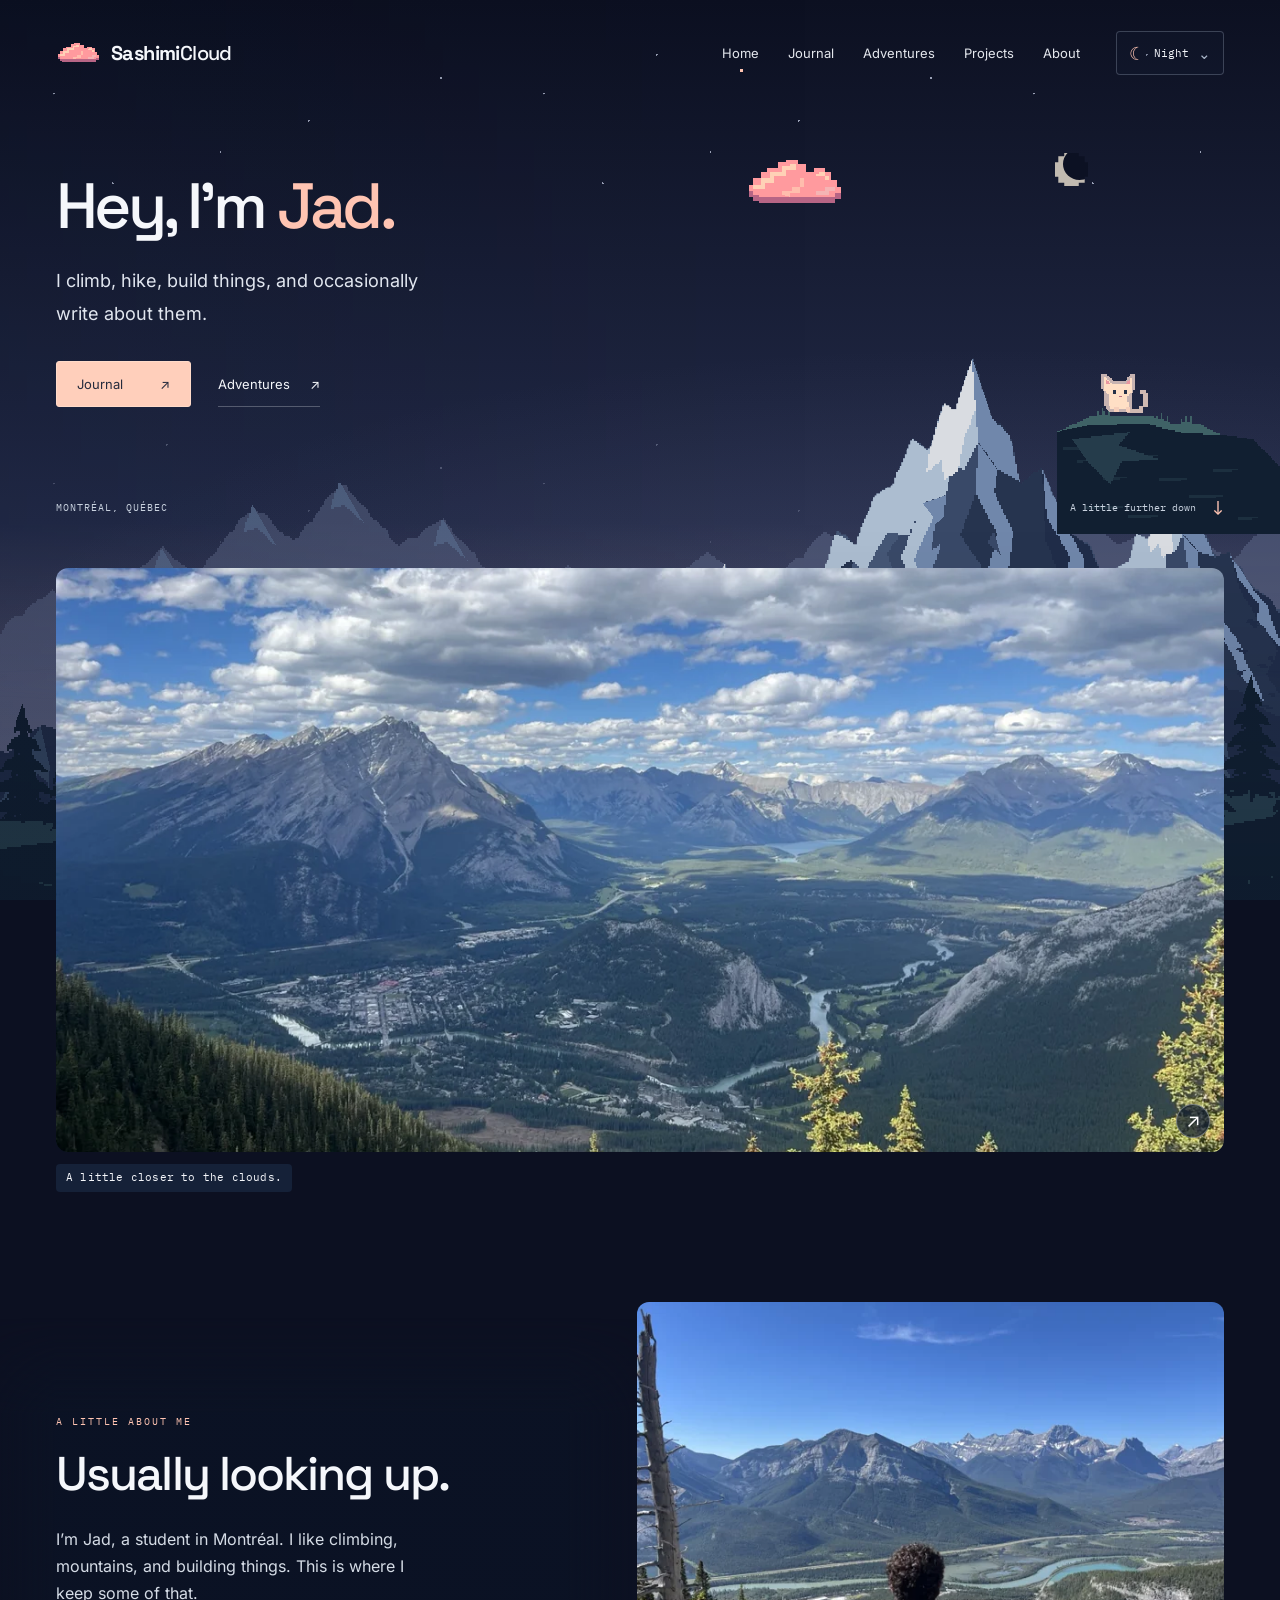
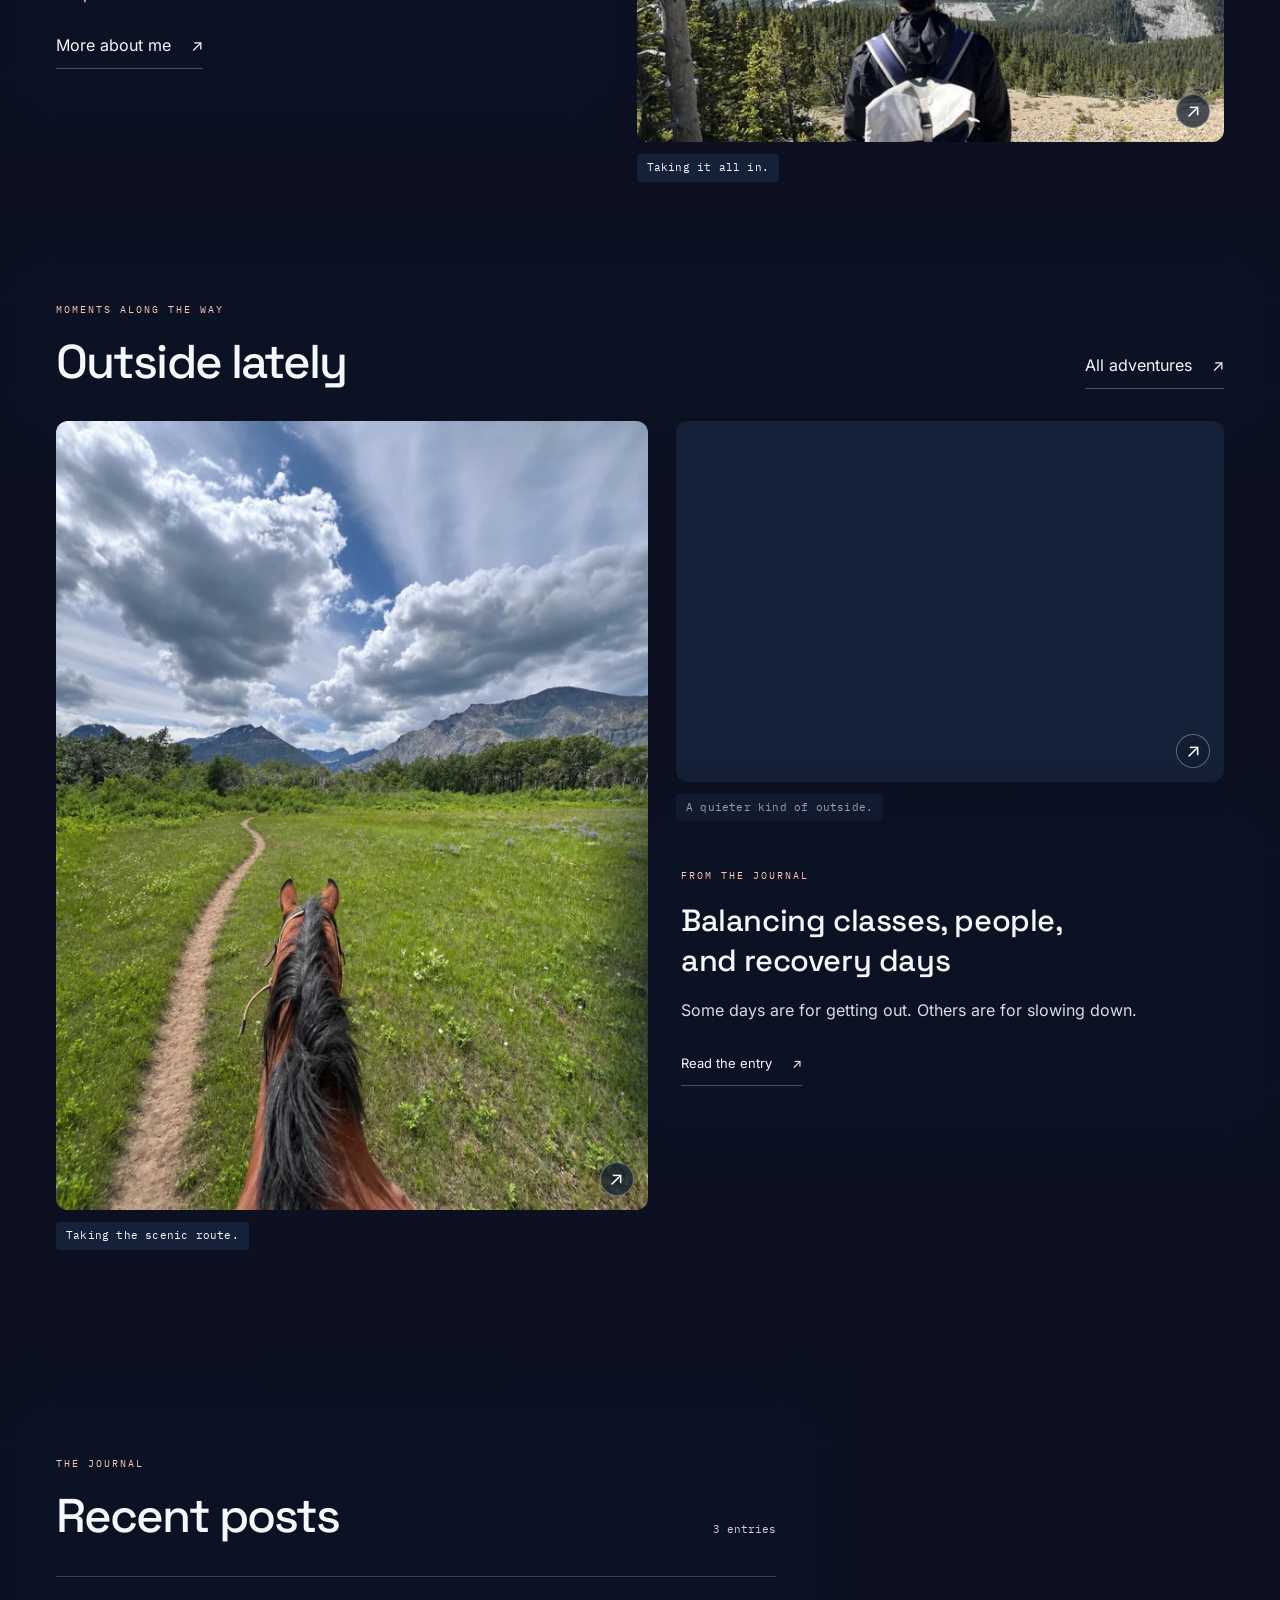
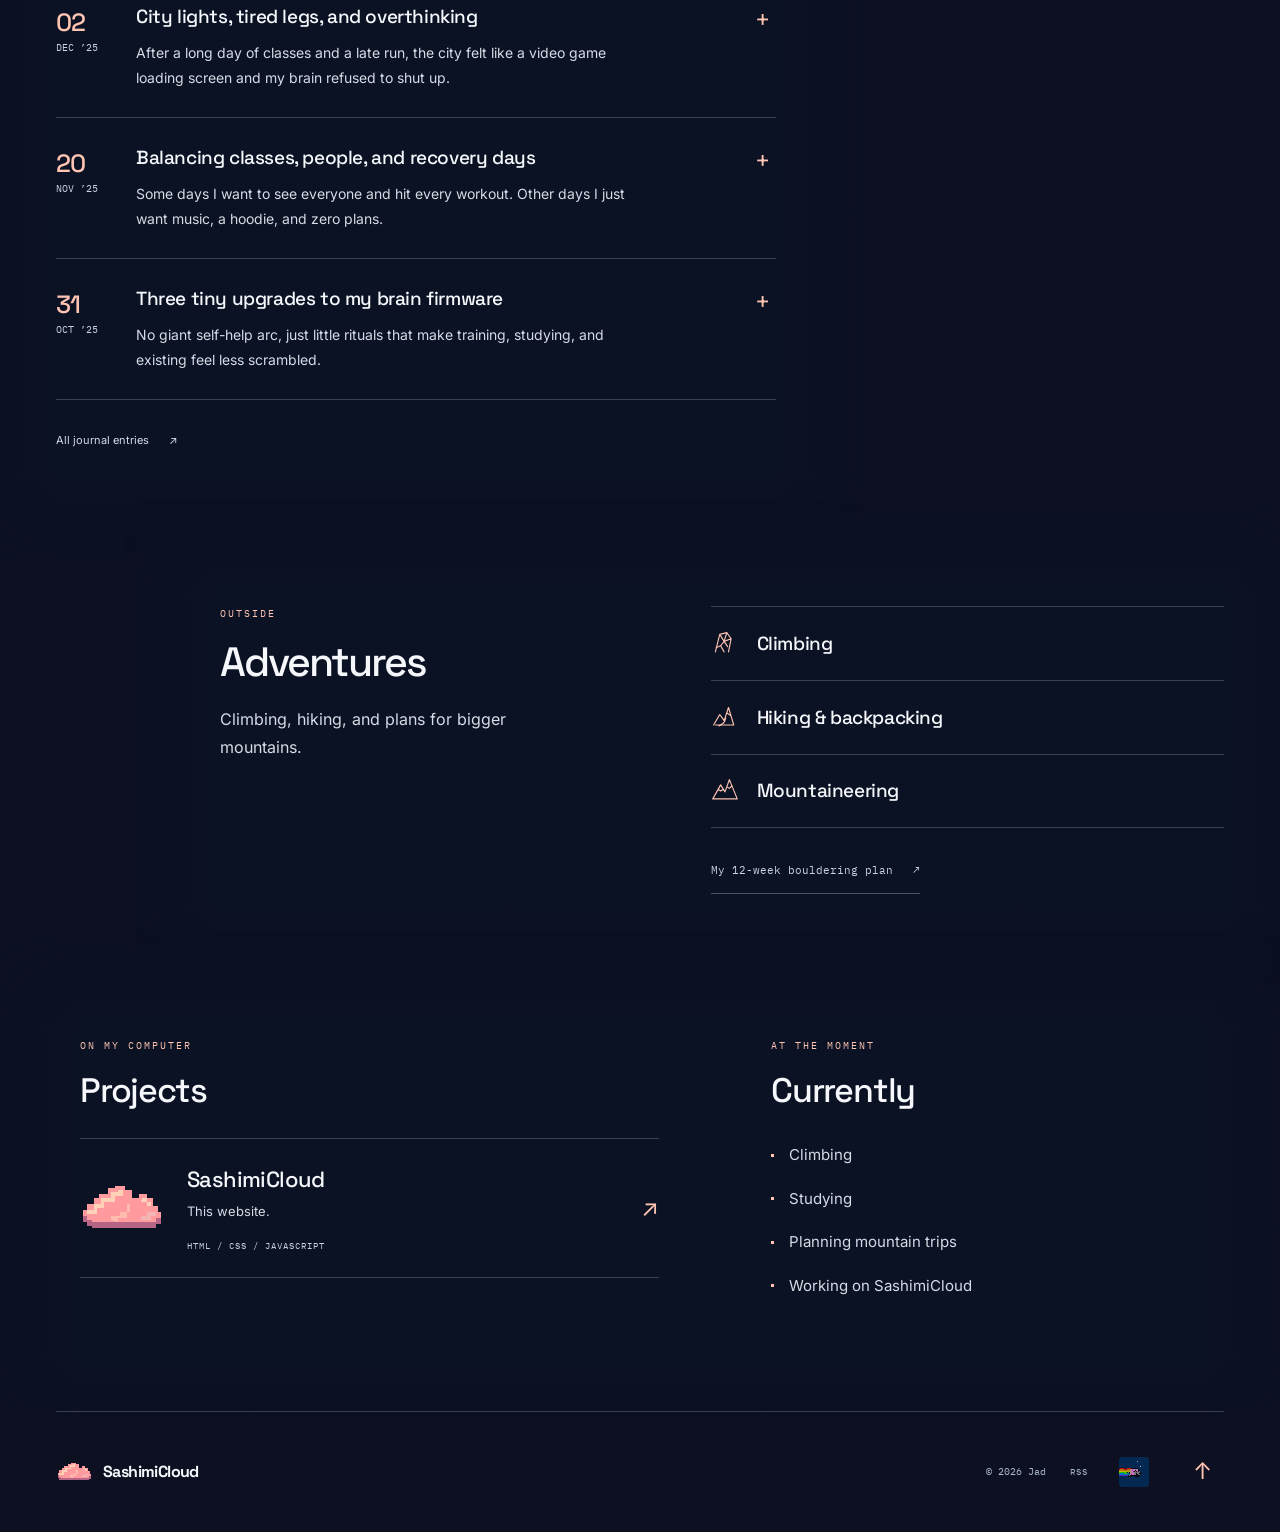
==== commit c76f07f6: "Add files via upload" ====
--- a/index.html
+++ b/index.html
@@ -14,8 +14,9 @@
 <meta name="twitter:card" content="summary">
 <link rel="icon" href="assets/favicon.svg?v=20261021-art2" type="image/svg+xml">
 <script src="theme-init.js"></script><link rel="stylesheet" href="fonts.css"><link rel="stylesheet" href="styles.css?v=20261021-launch"><script defer src="site.js?v=20261021-launch"></script>
+<link rel="stylesheet" href="photos.css?v=20261102"><script defer src="photos.js?v=20261102"></script>
 </head>
-<body id="home" class="">
+<body id="home" class="photo-home">
 <a class="skip-link" href="#main">Skip to content</a>
 <div class="world" aria-hidden="true">
  <div class="sky"></div><div class="stars"></div><div class="moon"></div>
@@ -41,9 +42,12 @@
   <div class="hero-copy"><h1 id="intro">Hey, I’m <span>Jad.</span></h1><p class="intro">I climb, hike, build things, and occasionally write about them.</p><div class="hero-links"><a class="primary-link" href="journal.html">Journal <span aria-hidden="true">↗</span></a><a class="text-link" href="adventures.html">Adventures <span aria-hidden="true">↗</span></a></div></div>
   <button class="cloud-companion" type="button" aria-label="Say hello to the Sashimi Cloud" title="Say hello"><img src="assets/cloud.svg?v=20261021-art2" alt="" width="144" height="78"><span class="cloud-spark spark-a" aria-hidden="true">✦</span><span class="cloud-spark spark-b" aria-hidden="true">✧</span></button>
   <div class="cat-ledge"><div class="ledge-art" aria-hidden="true"></div><button class="cat" type="button" aria-label="Pet the cat" title="Pet the cat"><img class="cat-tail" src="assets/cat-tail.svg" width="40" height="40" alt=""><img class="cat-body" src="assets/cat.svg" width="72" height="60" alt=""><img class="cat-blink" src="assets/cat-blink.svg" width="72" height="60" alt=""><span class="cat-bubble" aria-hidden="true">mrrp.</span></button><span class="ledge-grass" aria-hidden="true"></span></div>
-  <div class="hero-bottom"><span>MONTRÉAL, QUÉBEC</span><a href="#journal">A little further down <span aria-hidden="true">↓</span></a></div>
+  <div class="hero-bottom"><span>MONTRÉAL, QUÉBEC</span><a href="#outside-lately">A little further down <span aria-hidden="true">↓</span></a></div>
  </section>
  <div class="content-flow">
+<section class="photo-banner wrap" aria-label="A view from the mountains"><figure class="photo-frame "><a class="photo-open" href="assets/photos/valley-1920.webp" data-caption="A little closer to the clouds." aria-label="Enlarge: Mountain valley beneath a sky of scattered clouds"><img src="assets/photos/valley-1280.webp" srcset="assets/photos/valley-640.webp 640w, assets/photos/valley-1280.webp 1280w, assets/photos/valley-1920.webp 1920w" sizes="(max-width: 700px) 92vw, 1100px" width="1280" height="960" alt="Mountain valley beneath a sky of scattered clouds" loading="eager" decoding="async" fetchpriority="high"><span class="photo-expand" aria-hidden="true">↗</span></a><figcaption>A little closer to the clouds.</figcaption></figure></section>
+<section class="photo-introduction wrap" aria-labelledby="photo-about-title"><div class="photo-intro-copy reading-surface"><p class="eyebrow">A LITTLE ABOUT ME</p><h2 id="photo-about-title">Usually looking up.</h2><p>I’m Jad, a student in Montréal. I like climbing, mountains, and building things. This is where I keep some of that.</p><a class="text-link" href="about.html">More about me <span aria-hidden="true">↗</span></a></div><figure class="photo-frame "><a class="photo-open" href="assets/photos/overlook-1920.webp" data-caption="Taking it all in." aria-label="Enlarge: Jad with a backpack looking across a river valley toward the mountains"><img src="assets/photos/overlook-1280.webp" srcset="assets/photos/overlook-640.webp 640w, assets/photos/overlook-1280.webp 1280w, assets/photos/overlook-1920.webp 1920w" sizes="(max-width: 700px) 92vw, 550px" width="1280" height="960" alt="Jad with a backpack looking across a river valley toward the mountains" loading="lazy" decoding="async" ><span class="photo-expand" aria-hidden="true">↗</span></a><figcaption>Taking it all in.</figcaption></figure></section>
+<section class="outside-lately wrap" id="outside-lately" aria-labelledby="outside-lately-title"><div class="section-heading reading-surface"><div><p class="eyebrow">MOMENTS ALONG THE WAY</p><h2 id="outside-lately-title">Outside lately</h2></div><a class="text-link" href="adventures.html">All adventures <span aria-hidden="true">↗</span></a></div><div class="photo-editorial"><figure class="photo-frame photo-tall"><a class="photo-open" href="assets/photos/horseback-1920.webp" data-caption="Taking the scenic route." aria-label="Enlarge: View between a horse’s ears along a meadow trail toward mountains"><img src="assets/photos/horseback-1280.webp" srcset="assets/photos/horseback-640.webp 640w, assets/photos/horseback-1280.webp 1280w, assets/photos/horseback-1920.webp 1920w" sizes="(max-width: 700px) 92vw, 550px" width="1086" height="1448" alt="View between a horse’s ears along a meadow trail toward mountains" loading="lazy" decoding="async" ><span class="photo-expand" aria-hidden="true">↗</span></a><figcaption>Taking the scenic route.</figcaption></figure><div class="photo-stack"><figure class="photo-frame "><a class="photo-open" href="assets/photos/stream-1920.webp" data-caption="A quieter kind of outside." aria-label="Enlarge: Small cascades flowing over rocks in a shaded forest"><img src="assets/photos/stream-1280.webp" srcset="assets/photos/stream-640.webp 640w, assets/photos/stream-1280.webp 1280w, assets/photos/stream-1920.webp 1920w" sizes="(max-width: 700px) 92vw, 550px" width="1152" height="1536" alt="Small cascades flowing over rocks in a shaded forest" loading="lazy" decoding="async" ><span class="photo-expand" aria-hidden="true">↗</span></a><figcaption>A quieter kind of outside.</figcaption></figure><a class="photo-journal-card reading-surface" href="journal/recovery-days.html"><p class="eyebrow">FROM THE JOURNAL</p><h3>Balancing classes, people, and recovery days</h3><p>Some days are for getting out. Others are for slowing down.</p><span class="text-link">Read the entry <span aria-hidden="true">↗</span></span></a></div></div></section>
  <section class="journal-section wrap" id="journal" aria-labelledby="journal-title">
   <div class="journal-surface reading-surface"><div class="section-heading"><div><p class="eyebrow">THE JOURNAL</p><h2 id="journal-title">Recent posts</h2></div><span class="small-note">3 entries</span></div><div class="posts"><details class="post" id="city-lights"><summary><time class="post-date" datetime="2025-12-02" aria-label="Dec 2, 2025"><span>02</span>DEC ’25</time><div class="post-summary"><h3>City lights, tired legs, and overthinking</h3><p class="post-excerpt">After a long day of classes and a late run, the city felt like a video game loading screen and my brain refused to shut up.</p></div><span class="post-arrow" aria-hidden="true">+</span></summary><div class="post-body"><p>
                 There’s a specific kind of silence when it’s late and almost
@@ -99,7 +103,7 @@
   <section class="projects" id="projects" aria-labelledby="projects-title"><p class="eyebrow">ON MY COMPUTER</p><h2 id="projects-title">Projects</h2><a class="project" href="projects.html"><span class="project-mark"><img src="assets/cloud.svg?v=20261021-art2" width="96" height="52" alt=""></span><span><span class="project-name">SashimiCloud</span><span class="project-description">This website.</span><span class="project-meta">HTML / CSS / JAVASCRIPT</span></span><span class="project-arrow" aria-hidden="true">↗</span></a></section>
   <section class="currently" aria-labelledby="currently-title"><p class="eyebrow">AT THE MOMENT</p><h2 id="currently-title">Currently</h2><ul><li>Climbing</li><li>Studying</li><li>Planning mountain trips</li><li>Working on SashimiCloud</li></ul></section>
  </div>
- <section class="about-section" id="about" aria-labelledby="about-title"><h2 id="about-title">A little about me</h2><p>I’m Jad, a student in Montréal. I like climbing, mountains, and building things. This is where I keep some of that.</p></section>
+
  </div>
  </div>
  </div>
--- a/photos.css
+++ b/photos.css
@@ -0,0 +1,48 @@
+/* Personal photographs, composed within the existing mountain world. */
+.photo-home .hero{height:450px;min-height:450px;max-height:none;padding-top:65px}
+.photo-home .hero-copy{max-width:580px}
+.photo-home .cat-ledge{transform:scale(.72);transform-origin:right bottom;bottom:22px}
+.photo-home .cloud-companion{top:38px}
+.photo-banner{padding-top:12px;margin-bottom:110px}
+.photo-frame{margin:0;min-width:0}
+.photo-open{display:block;position:relative;overflow:hidden;border-radius:12px;background:var(--panel)}
+.photo-frame img{width:100%;height:100%;object-fit:cover;transition:transform .5s ease}
+.photo-open:hover img{transform:scale(1.025)}
+.photo-expand{position:absolute;bottom:14px;right:14px;display:grid;place-items:center;width:34px;height:34px;background:#101d30bb;border:1px solid #ffffff55;border-radius:50%;color:white;font-size:19px}
+.photo-frame figcaption{color:var(--muted);font:400 11px/1.6 'IBM Plex Mono',monospace;margin-top:12px;letter-spacing:.2px}
+.photo-banner .photo-open{aspect-ratio:2/1}
+.photo-banner img{object-position:50% 44%}
+.photo-introduction{display:grid;grid-template-columns:1fr 1.15fr;gap:70px;align-items:center;margin-bottom:120px}
+.photo-intro-copy p:not(.eyebrow){color:var(--muted);max-width:350px;margin:24px 0 16px}
+.photo-introduction .photo-open{aspect-ratio:4/3}
+.photo-introduction img{object-position:center}
+.outside-lately{padding-bottom:110px}
+.outside-lately .section-heading{align-items:end;margin-bottom:32px;gap:20px}
+.photo-editorial{display:grid;grid-template-columns:1.08fr 1fr;gap:28px;align-items:start}
+.photo-tall .photo-open{aspect-ratio:3/4}
+.photo-tall img{object-position:50% 65%}
+.photo-stack{display:grid;gap:35px}
+.photo-stack .photo-open{aspect-ratio:1.52}
+.photo-stack img{object-position:50% 45%}
+.photo-journal-card{padding:12px 5px 0}
+.photo-journal-card h3{font-size:clamp(23px,2.4vw,31px);line-height:1.3;max-width:390px}
+.photo-journal-card p:not(.eyebrow){color:var(--muted);margin:16px 0}
+.photo-journal-card .text-link{font-size:13px}
+.about-photo{margin:0 0 40px}.about-photo .photo-open{aspect-ratio:16/10}
+.adventure-photos{margin:40px 0 70px}
+.photo-collection{display:grid;grid-template-columns:1fr 1fr;gap:32px 24px;margin-top:28px;align-items:start}
+.photo-collection .photo-open{aspect-ratio:4/5}
+.photo-collection .photo-frame:first-child{grid-column:1/-1}
+.photo-collection .photo-frame:first-child .photo-open{aspect-ratio:2/1}
+.photo-collection .photo-frame:last-child .photo-open{aspect-ratio:4/5}
+.photo-dialog{border:1px solid #ffffff33;padding:60px 24px 22px;background:#0c1420;color:#fff;border-radius:14px;width:min(1150px,96vw);max-height:96svh;overflow:auto}
+.photo-dialog::backdrop{background:#050912ed}
+.photo-dialog img{width:100%;height:auto;max-height:76svh;object-fit:contain;margin:auto}
+.photo-dialog p{font-size:13px;color:#c8ceda;margin:16px 0 0;text-align:center}
+.photo-close{position:absolute;top:10px;right:12px;background:#22334a;border:1px solid #ffffff44;color:#fff;border-radius:6px;min-width:44px;min-height:44px;padding:5px 15px}
+html.photo-viewing{overflow:hidden}
+@media(max-width:800px){.photo-introduction{gap:30px}.photo-home .cat-ledge{display:none}.photo-home .cloud-companion{right:0;transform:scale(.65)}.photo-editorial{gap:20px}.photo-stack{gap:20px}.photo-journal-card h3{font-size:23px}}
+@media(max-width:600px){.photo-home .hero{height:405px;min-height:405px;padding-top:48px}.photo-home .hero-copy{padding-top:0}.photo-home .cloud-companion{display:none}.photo-banner{margin-bottom:65px}.photo-banner .photo-open{aspect-ratio:4/3}.photo-banner img{object-position:42% 48%}.photo-introduction{grid-template-columns:1fr;gap:30px;margin-bottom:70px}.photo-intro-copy p:not(.eyebrow){max-width:100%}.photo-introduction .photo-open{aspect-ratio:4/3}.outside-lately{padding-bottom:65px}.outside-lately .section-heading{display:block}.outside-lately .section-heading>a{margin-top:10px}.photo-editorial{grid-template-columns:1fr;gap:30px}.photo-tall .photo-open{aspect-ratio:4/5}.photo-stack{gap:30px}.photo-stack .photo-open{aspect-ratio:4/3}.photo-journal-card{padding:5px 0}.photo-collection{gap:28px;grid-template-columns:1fr}.photo-collection .photo-frame:first-child{grid-column:auto}.photo-collection .photo-frame:first-child .photo-open{aspect-ratio:4/3}.photo-collection .photo-open{aspect-ratio:4/5}.photo-dialog{padding:60px 12px 16px}.photo-dialog img{max-height:70svh}}
+@media(prefers-reduced-motion:reduce){.photo-frame img{transition:none}.photo-open:hover img{transform:none}}
+@media print{.photo-banner,.photo-introduction,.outside-lately,.adventure-photos{break-inside:avoid}.photo-dialog,.photo-expand{display:none}}
+.photo-frame figcaption{display:table;background:var(--panel);color:var(--ink);padding:5px 10px;border-radius:4px}
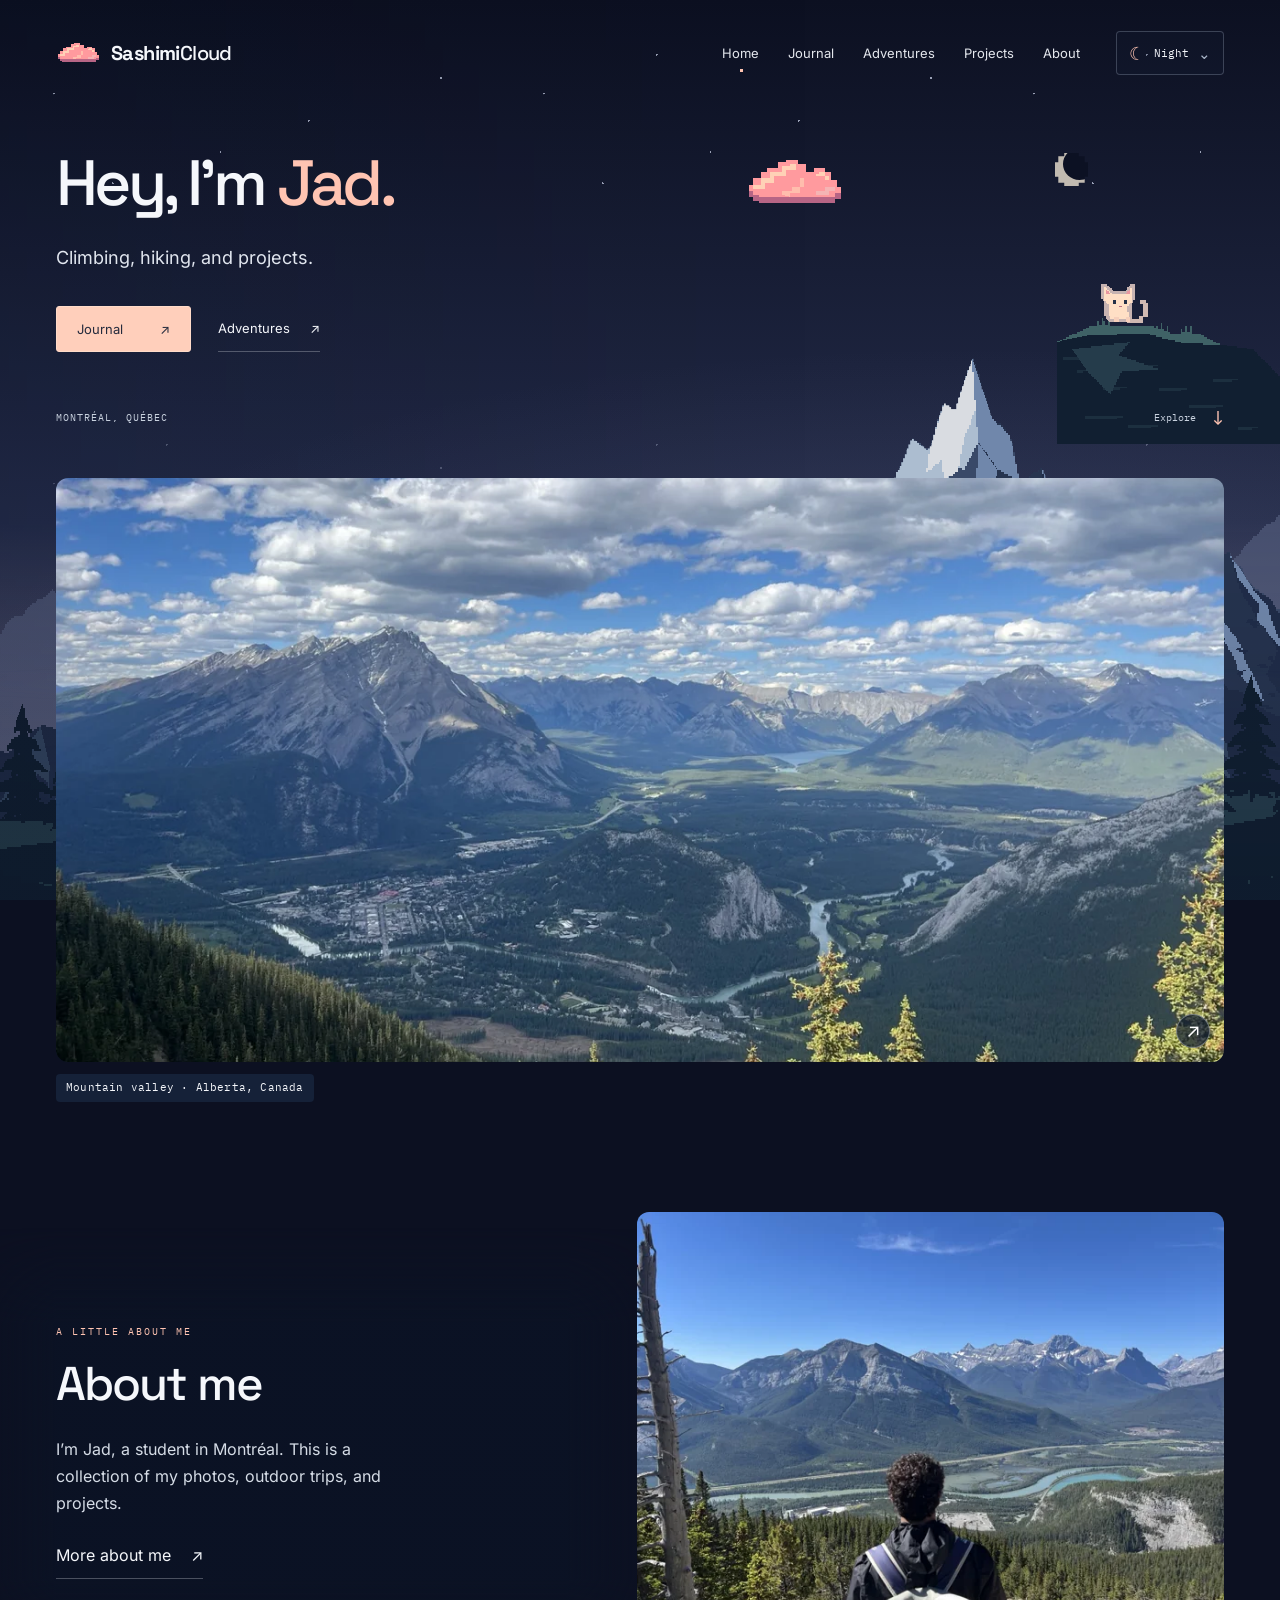
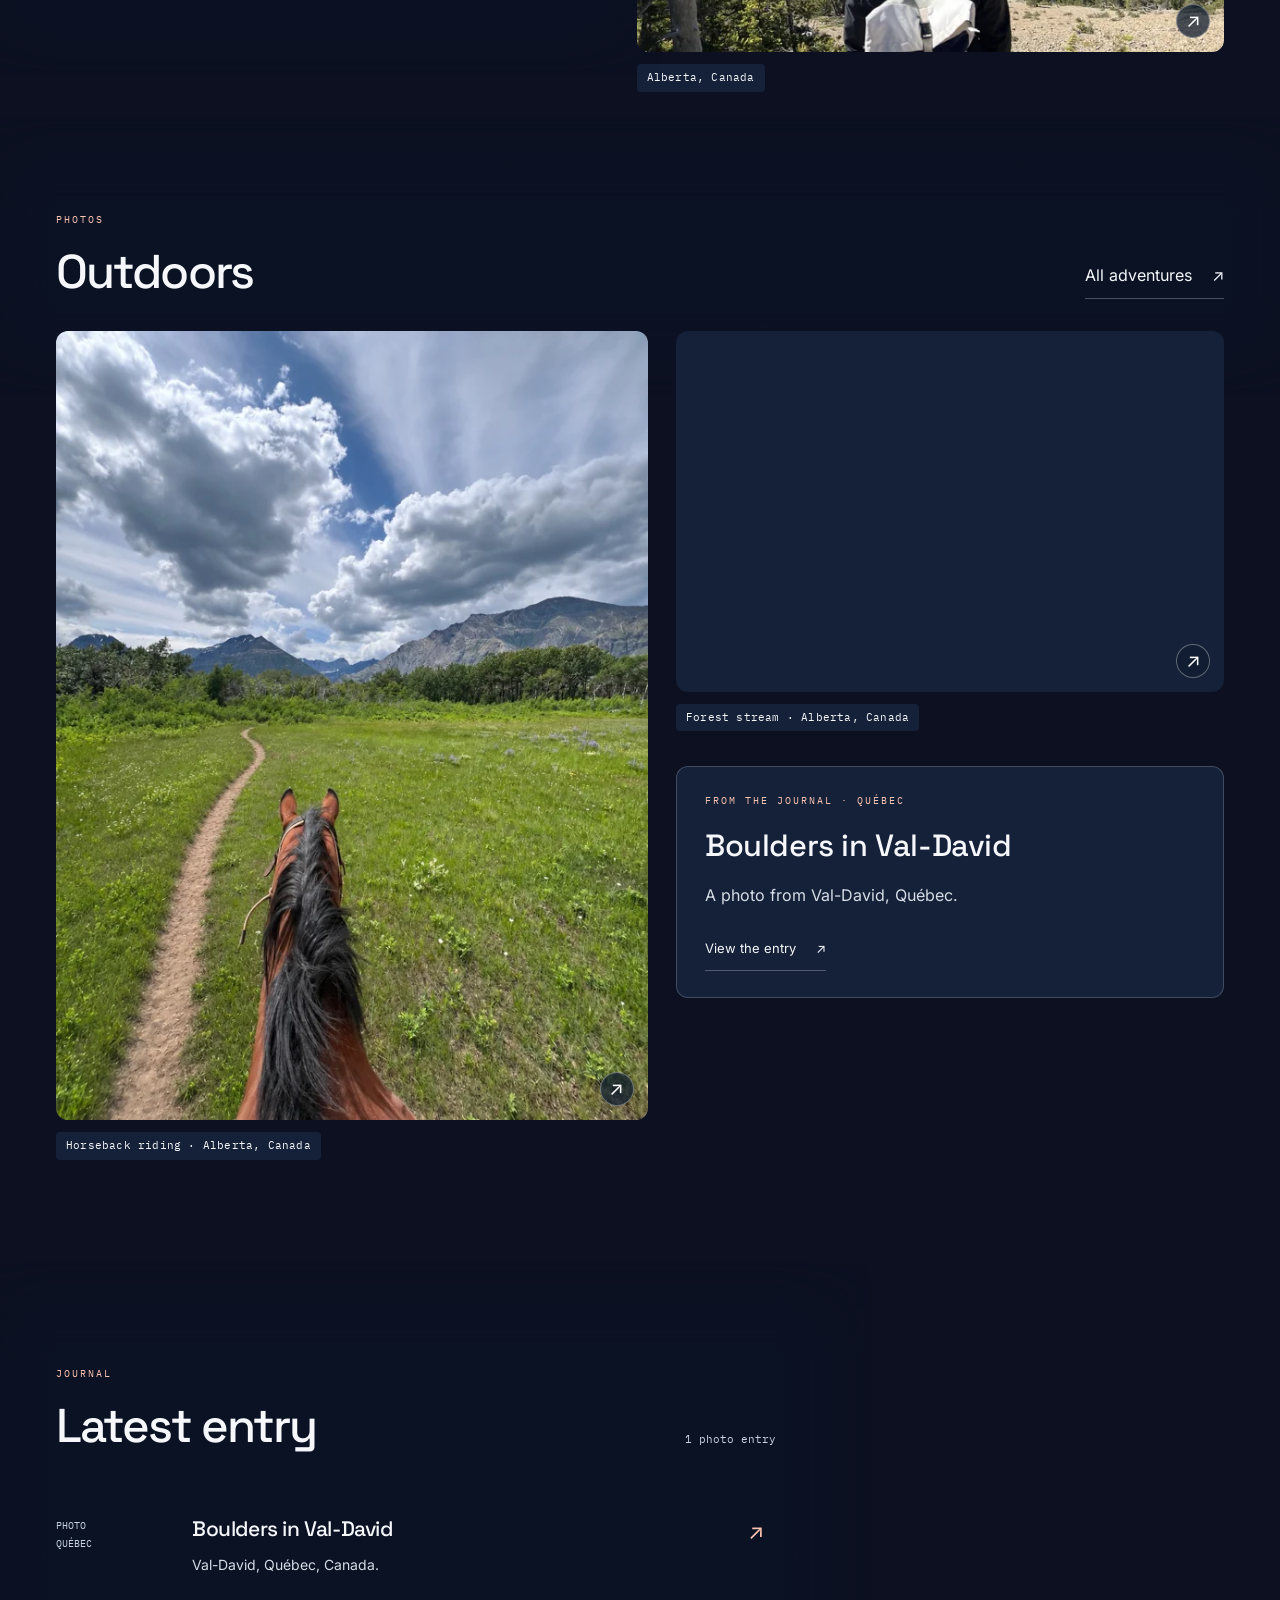
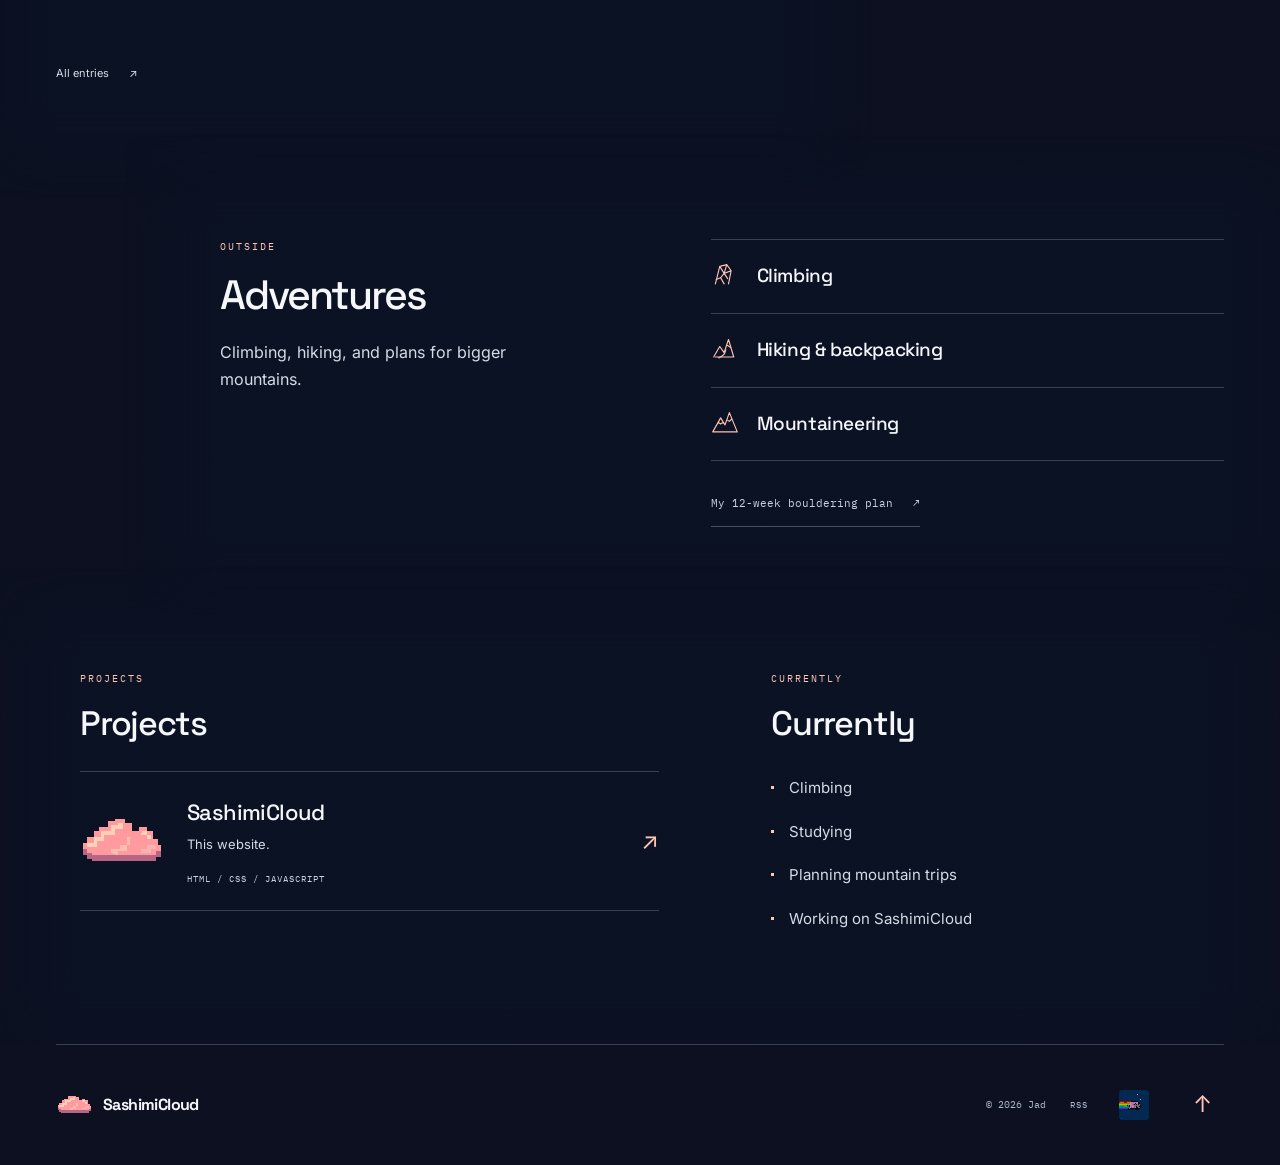
==== commit cc8041fb: "Add files via upload" ====
--- a/index.html
+++ b/index.html
@@ -14,7 +14,7 @@
 <meta name="twitter:card" content="summary">
 <link rel="icon" href="assets/favicon.svg?v=20261021-art2" type="image/svg+xml">
 <script src="theme-init.js"></script><link rel="stylesheet" href="fonts.css"><link rel="stylesheet" href="styles.css?v=20261021-launch"><script defer src="site.js?v=20261021-launch"></script>
-<link rel="stylesheet" href="photos.css?v=20261102"><script defer src="photos.js?v=20261102"></script>
+<link rel="stylesheet" href="photos.css?v=20261102c"><script defer src="photos.js?v=20261102"></script>
 </head>
 <body id="home" class="photo-home">
 <a class="skip-link" href="#main">Skip to content</a>
@@ -39,69 +39,22 @@
 <main id="main" tabindex="-1" class="">
 
  <section class="hero wrap" aria-labelledby="intro">
-  <div class="hero-copy"><h1 id="intro">Hey, I’m <span>Jad.</span></h1><p class="intro">I climb, hike, build things, and occasionally write about them.</p><div class="hero-links"><a class="primary-link" href="journal.html">Journal <span aria-hidden="true">↗</span></a><a class="text-link" href="adventures.html">Adventures <span aria-hidden="true">↗</span></a></div></div>
+  <div class="hero-copy"><h1 id="intro">Hey, I’m <span>Jad.</span></h1><p class="intro">Climbing, hiking, and projects.</p><div class="hero-links"><a class="primary-link" href="journal.html">Journal <span aria-hidden="true">↗</span></a><a class="text-link" href="adventures.html">Adventures <span aria-hidden="true">↗</span></a></div></div>
   <button class="cloud-companion" type="button" aria-label="Say hello to the Sashimi Cloud" title="Say hello"><img src="assets/cloud.svg?v=20261021-art2" alt="" width="144" height="78"><span class="cloud-spark spark-a" aria-hidden="true">✦</span><span class="cloud-spark spark-b" aria-hidden="true">✧</span></button>
   <div class="cat-ledge"><div class="ledge-art" aria-hidden="true"></div><button class="cat" type="button" aria-label="Pet the cat" title="Pet the cat"><img class="cat-tail" src="assets/cat-tail.svg" width="40" height="40" alt=""><img class="cat-body" src="assets/cat.svg" width="72" height="60" alt=""><img class="cat-blink" src="assets/cat-blink.svg" width="72" height="60" alt=""><span class="cat-bubble" aria-hidden="true">mrrp.</span></button><span class="ledge-grass" aria-hidden="true"></span></div>
-  <div class="hero-bottom"><span>MONTRÉAL, QUÉBEC</span><a href="#outside-lately">A little further down <span aria-hidden="true">↓</span></a></div>
+  <div class="hero-bottom"><span>MONTRÉAL, QUÉBEC</span><a href="#outside-lately">Explore <span aria-hidden="true">↓</span></a></div>
  </section>
  <div class="content-flow">
-<section class="photo-banner wrap" aria-label="A view from the mountains"><figure class="photo-frame "><a class="photo-open" href="assets/photos/valley-1920.webp" data-caption="A little closer to the clouds." aria-label="Enlarge: Mountain valley beneath a sky of scattered clouds"><img src="assets/photos/valley-1280.webp" srcset="assets/photos/valley-640.webp 640w, assets/photos/valley-1280.webp 1280w, assets/photos/valley-1920.webp 1920w" sizes="(max-width: 700px) 92vw, 1100px" width="1280" height="960" alt="Mountain valley beneath a sky of scattered clouds" loading="eager" decoding="async" fetchpriority="high"><span class="photo-expand" aria-hidden="true">↗</span></a><figcaption>A little closer to the clouds.</figcaption></figure></section>
-<section class="photo-introduction wrap" aria-labelledby="photo-about-title"><div class="photo-intro-copy reading-surface"><p class="eyebrow">A LITTLE ABOUT ME</p><h2 id="photo-about-title">Usually looking up.</h2><p>I’m Jad, a student in Montréal. I like climbing, mountains, and building things. This is where I keep some of that.</p><a class="text-link" href="about.html">More about me <span aria-hidden="true">↗</span></a></div><figure class="photo-frame "><a class="photo-open" href="assets/photos/overlook-1920.webp" data-caption="Taking it all in." aria-label="Enlarge: Jad with a backpack looking across a river valley toward the mountains"><img src="assets/photos/overlook-1280.webp" srcset="assets/photos/overlook-640.webp 640w, assets/photos/overlook-1280.webp 1280w, assets/photos/overlook-1920.webp 1920w" sizes="(max-width: 700px) 92vw, 550px" width="1280" height="960" alt="Jad with a backpack looking across a river valley toward the mountains" loading="lazy" decoding="async" ><span class="photo-expand" aria-hidden="true">↗</span></a><figcaption>Taking it all in.</figcaption></figure></section>
-<section class="outside-lately wrap" id="outside-lately" aria-labelledby="outside-lately-title"><div class="section-heading reading-surface"><div><p class="eyebrow">MOMENTS ALONG THE WAY</p><h2 id="outside-lately-title">Outside lately</h2></div><a class="text-link" href="adventures.html">All adventures <span aria-hidden="true">↗</span></a></div><div class="photo-editorial"><figure class="photo-frame photo-tall"><a class="photo-open" href="assets/photos/horseback-1920.webp" data-caption="Taking the scenic route." aria-label="Enlarge: View between a horse’s ears along a meadow trail toward mountains"><img src="assets/photos/horseback-1280.webp" srcset="assets/photos/horseback-640.webp 640w, assets/photos/horseback-1280.webp 1280w, assets/photos/horseback-1920.webp 1920w" sizes="(max-width: 700px) 92vw, 550px" width="1086" height="1448" alt="View between a horse’s ears along a meadow trail toward mountains" loading="lazy" decoding="async" ><span class="photo-expand" aria-hidden="true">↗</span></a><figcaption>Taking the scenic route.</figcaption></figure><div class="photo-stack"><figure class="photo-frame "><a class="photo-open" href="assets/photos/stream-1920.webp" data-caption="A quieter kind of outside." aria-label="Enlarge: Small cascades flowing over rocks in a shaded forest"><img src="assets/photos/stream-1280.webp" srcset="assets/photos/stream-640.webp 640w, assets/photos/stream-1280.webp 1280w, assets/photos/stream-1920.webp 1920w" sizes="(max-width: 700px) 92vw, 550px" width="1152" height="1536" alt="Small cascades flowing over rocks in a shaded forest" loading="lazy" decoding="async" ><span class="photo-expand" aria-hidden="true">↗</span></a><figcaption>A quieter kind of outside.</figcaption></figure><a class="photo-journal-card reading-surface" href="journal/recovery-days.html"><p class="eyebrow">FROM THE JOURNAL</p><h3>Balancing classes, people, and recovery days</h3><p>Some days are for getting out. Others are for slowing down.</p><span class="text-link">Read the entry <span aria-hidden="true">↗</span></span></a></div></div></section>
- <section class="journal-section wrap" id="journal" aria-labelledby="journal-title">
-  <div class="journal-surface reading-surface"><div class="section-heading"><div><p class="eyebrow">THE JOURNAL</p><h2 id="journal-title">Recent posts</h2></div><span class="small-note">3 entries</span></div><div class="posts"><details class="post" id="city-lights"><summary><time class="post-date" datetime="2025-12-02" aria-label="Dec 2, 2025"><span>02</span>DEC ’25</time><div class="post-summary"><h3>City lights, tired legs, and overthinking</h3><p class="post-excerpt">After a long day of classes and a late run, the city felt like a video game loading screen and my brain refused to shut up.</p></div><span class="post-arrow" aria-hidden="true">+</span></summary><div class="post-body"><p>
-                There’s a specific kind of silence when it’s late and almost
-                everyone is asleep. It’s not really quiet — there’s a bus in the
-                distance, a car door, some random siren — but it feels like the
-                world is on pause.
-              </p>
-              <p>
-                That’s when my thoughts usually get the loudest. Future plans,
-                training goals, dumb memories from years ago, conversations I
-                wish I handled differently. All playing at once like different
-                tabs in a browser.
-              </p>
-              <p>
-                Walking home after a run helps. My legs are tired, my brain is
-                buzzing, but at least I feel like I’m moving while I think,
-                instead of just lying in bed staring at the ceiling.
-              </p><a class="entry-permalink" href="journal/city-lights.html">Open this entry on its own page <span aria-hidden="true">↗</span></a><p class="post-read-note"></p></div></details>
-<details class="post" id="recovery-days"><summary><time class="post-date" datetime="2025-11-20" aria-label="Nov 20, 2025"><span>20</span>NOV ’25</time><div class="post-summary"><h3>Balancing classes, people, and recovery days</h3><p class="post-excerpt">Some days I want to see everyone and hit every workout. Other days I just want music, a hoodie, and zero plans.</p></div><span class="post-arrow" aria-hidden="true">+</span></summary><div class="post-body"><p>
-                I’m still figuring out how much social and training energy I
-                actually have. I love my people and I love pushing myself, but
-                I also really need time where nobody needs anything from me.
-              </p>
-              <p>
-                Lately I’ve been trying a simple rule: one “full” day, one
-                “soft” day. Full days are for classes, workouts, plans, being
-                around people. Soft days are for slow mornings, games,
-                journaling, or doing nothing on purpose.
-              </p>
-              <p>
-                It sounds small, but it helps me say “no” without feeling guilty
-                and say “yes” when I actually have the energy to show up.
-              </p><a class="entry-permalink" href="journal/recovery-days.html">Open this entry on its own page <span aria-hidden="true">↗</span></a><p class="post-read-note"></p></div></details>
-<details class="post" id="tiny-upgrades"><summary><time class="post-date" datetime="2025-10-31" aria-label="Oct 31, 2025"><span>31</span>OCT ’25</time><div class="post-summary"><h3>Three tiny upgrades to my brain firmware</h3><p class="post-excerpt">No giant self-help arc, just little rituals that make training, studying, and existing feel less scrambled.</p></div><span class="post-arrow" aria-hidden="true">+</span></summary><div class="post-body"><p>
-                Instead of trying to “reboot my life”, I patched a few tiny
-                glitches. Nothing dramatic, just small things that make days
-                smoother.
-              </p>
-              <ul>
-                <li>Putting on Brain.fm when I need to focus instead of random playlists.</li>
-                <li>A 10-minute walk after long screen time or hard training.</li>
-                <li>A rough shutdown time for devices most nights.</li>
-              </ul>
-              <p>
-                None of these fix everything, but they give the day a start,
-                a middle, and an end. That already feels like an upgrade.
-              </p><a class="entry-permalink" href="journal/tiny-upgrades.html">Open this entry on its own page <span aria-hidden="true">↗</span></a><p class="post-read-note"></p></div></details></div><a class="quiet-link" href="journal.html">All journal entries <span aria-hidden="true">↗</span></a></div>
- </section>
+<section class="photo-banner wrap" aria-label="A view from the mountains"><figure class="photo-frame "><a class="photo-open" href="assets/photos/valley-1920.webp" data-caption="Mountain valley · Alberta, Canada" aria-label="Enlarge: Mountain valley beneath a sky of scattered clouds"><img src="assets/photos/valley-1280.webp" srcset="assets/photos/valley-640.webp 640w, assets/photos/valley-1280.webp 1280w, assets/photos/valley-1920.webp 1920w" sizes="(max-width: 700px) 92vw, 1100px" width="1280" height="960" alt="Mountain valley beneath a sky of scattered clouds" loading="eager" decoding="async" fetchpriority="high"><span class="photo-expand" aria-hidden="true">↗</span></a><figcaption>Mountain valley · Alberta, Canada</figcaption></figure></section>
+<section class="photo-introduction wrap" aria-labelledby="photo-about-title"><div class="photo-intro-copy reading-surface"><p class="eyebrow">A LITTLE ABOUT ME</p><h2 id="photo-about-title">About me</h2><p>I’m Jad, a student in Montréal. This is a collection of my photos, outdoor trips, and projects.</p><a class="text-link" href="about.html">More about me <span aria-hidden="true">↗</span></a></div><figure class="photo-frame "><a class="photo-open" href="assets/photos/overlook-1920.webp" data-caption="Alberta, Canada" aria-label="Enlarge: Jad with a backpack looking across a river valley toward the mountains"><img src="assets/photos/overlook-1280.webp" srcset="assets/photos/overlook-640.webp 640w, assets/photos/overlook-1280.webp 1280w, assets/photos/overlook-1920.webp 1920w" sizes="(max-width: 700px) 92vw, 550px" width="1280" height="960" alt="Jad with a backpack looking across a river valley toward the mountains" loading="lazy" decoding="async" ><span class="photo-expand" aria-hidden="true">↗</span></a><figcaption>Alberta, Canada</figcaption></figure></section>
+<section class="outside-lately wrap" id="outside-lately" aria-labelledby="outside-lately-title"><div class="section-heading reading-surface"><div><p class="eyebrow">PHOTOS</p><h2 id="outside-lately-title">Outdoors</h2></div><a class="text-link" href="adventures.html">All adventures <span aria-hidden="true">↗</span></a></div><div class="photo-editorial"><figure class="photo-frame photo-tall"><a class="photo-open" href="assets/photos/horseback-1920.webp" data-caption="Horseback riding · Alberta, Canada" aria-label="Enlarge: View between a horse’s ears along a meadow trail toward mountains"><img src="assets/photos/horseback-1280.webp" srcset="assets/photos/horseback-640.webp 640w, assets/photos/horseback-1280.webp 1280w, assets/photos/horseback-1920.webp 1920w" sizes="(max-width: 700px) 92vw, 550px" width="1086" height="1448" alt="View between a horse’s ears along a meadow trail toward mountains" loading="lazy" decoding="async" ><span class="photo-expand" aria-hidden="true">↗</span></a><figcaption>Horseback riding · Alberta, Canada</figcaption></figure><div class="photo-stack"><figure class="photo-frame "><a class="photo-open" href="assets/photos/stream-1920.webp" data-caption="Forest stream · Alberta, Canada" aria-label="Enlarge: Small cascades flowing over rocks in a shaded forest"><img src="assets/photos/stream-1280.webp" srcset="assets/photos/stream-640.webp 640w, assets/photos/stream-1280.webp 1280w, assets/photos/stream-1920.webp 1920w" sizes="(max-width: 700px) 92vw, 550px" width="1152" height="1536" alt="Small cascades flowing over rocks in a shaded forest" loading="lazy" decoding="async" ><span class="photo-expand" aria-hidden="true">↗</span></a><figcaption>Forest stream · Alberta, Canada</figcaption></figure><a class="photo-journal-card reading-surface" href="journal/val-david.html"><p class="eyebrow">FROM THE JOURNAL · QUÉBEC</p><h3>Boulders in Val-David</h3><p>A photo from Val-David, Québec.</p><span class="text-link">View the entry <span aria-hidden="true">↗</span></span></a></div></div></section>
+ <section class="journal-section wrap" id="journal" aria-labelledby="journal-title"><div class="journal-surface reading-surface"><div class="section-heading"><div><p class="eyebrow">JOURNAL</p><h2 id="journal-title">Latest entry</h2></div><span class="small-note">1 photo entry</span></div><a class="journal-entry" href="journal/val-david.html"><span class="post-date">PHOTO<br>QUÉBEC</span><div><h3>Boulders in Val-David</h3><p>Val-David, Québec, Canada.</p></div><span class="entry-arrow" aria-hidden="true">↗</span></a><a class="quiet-link" href="journal.html">All entries <span aria-hidden="true">↗</span></a></div></section>
  <section class="adventures-section wrap" id="adventures" aria-labelledby="adventures-title"><div class="adventures-copy reading-surface"><div class="adventures-heading"><p class="eyebrow">OUTSIDE</p><h2 id="adventures-title">Adventures</h2><p class="section-description">Climbing, hiking, and plans for bigger mountains.</p></div><div class="adventures-details"><ul class="adventure-list"><li><span class="activity-icon" aria-hidden="true"><svg viewBox="0 0 32 32" aria-hidden="true"><path d="M5 25 10 5 18 3 23 10 20 25M10 5l5 8-4 5 4 7m3-22-3 10 8-3"/><path d="m6 20 5-2m4-5 4 6"/></svg></span><h3>Climbing</h3></li><li><span class="activity-icon" aria-hidden="true"><svg viewBox="0 0 32 32" aria-hidden="true"><path d="m3 24 7-12 5 7 5-15 6 20M5 24h21M18 10l4 3"/><path d="M9 25c9-4 6-6 8-9"/></svg></span><h3>Hiking &amp; backpacking</h3></li><li><span class="activity-icon" aria-hidden="true"><svg viewBox="0 0 32 32" aria-hidden="true"><path d="m2 25 9-16 5 8 5-14 9 22ZM8 14l3 2 3-2m4-3 3 2 3-3"/></svg></span><h3>Mountaineering</h3></li></ul><p class="small-note adventure-note"><a class="text-link" href="bouldering.html">My 12-week bouldering plan <span aria-hidden="true">↗</span></a></p></div></div></section>
  <div class="notes-section wrap">
  <div class="notes-surface reading-surface">
  <div class="upper-sections">
-  <section class="projects" id="projects" aria-labelledby="projects-title"><p class="eyebrow">ON MY COMPUTER</p><h2 id="projects-title">Projects</h2><a class="project" href="projects.html"><span class="project-mark"><img src="assets/cloud.svg?v=20261021-art2" width="96" height="52" alt=""></span><span><span class="project-name">SashimiCloud</span><span class="project-description">This website.</span><span class="project-meta">HTML / CSS / JAVASCRIPT</span></span><span class="project-arrow" aria-hidden="true">↗</span></a></section>
-  <section class="currently" aria-labelledby="currently-title"><p class="eyebrow">AT THE MOMENT</p><h2 id="currently-title">Currently</h2><ul><li>Climbing</li><li>Studying</li><li>Planning mountain trips</li><li>Working on SashimiCloud</li></ul></section>
+  <section class="projects" id="projects" aria-labelledby="projects-title"><p class="eyebrow">PROJECTS</p><h2 id="projects-title">Projects</h2><a class="project" href="projects.html"><span class="project-mark"><img src="assets/cloud.svg?v=20261021-art2" width="96" height="52" alt=""></span><span><span class="project-name">SashimiCloud</span><span class="project-description">This website.</span><span class="project-meta">HTML / CSS / JAVASCRIPT</span></span><span class="project-arrow" aria-hidden="true">↗</span></a></section>
+  <section class="currently" aria-labelledby="currently-title"><p class="eyebrow">CURRENTLY</p><h2 id="currently-title">Currently</h2><ul><li>Climbing</li><li>Studying</li><li>Planning mountain trips</li><li>Working on SashimiCloud</li></ul></section>
  </div>
 
  </div>
@@ -109,6 +62,6 @@
  </div>
 
 </main>
-<footer class="footer wrap"><a class="brand" href="index.html"><img src="assets/cloud-small.svg?v=20261021-art2" alt="" width="40" height="24"><span>SashimiCloud</span></a><span class="footer-note">© 2026 Jad</span><a class="feed-link" href="feed.xml" aria-label="Subscribe to the journal RSS feed">RSS</a><a class="old-cat" href="legacy/archive.html" aria-label="See the original Nyan Cat artwork" title="An old friend"><img src="legacy/nyan_cat.png" alt="" width="40" height="40"></a><a class="back-top" href="#home" aria-label="Back to top">↑</a></footer>
+<footer class="footer wrap"><a class="brand" href="index.html"><img src="assets/cloud-small.svg?v=20261021-art2" alt="" width="40" height="24"><span>SashimiCloud</span></a><span class="footer-note">© 2026 Jad</span><a class="feed-link" href="feed.xml" aria-label="Subscribe to the journal RSS feed">RSS</a><a class="old-cat" href="legacy/archive.html" aria-label="See the original Nyan Cat artwork" title="The original site"><img src="legacy/nyan_cat.png" alt="" width="40" height="40"></a><a class="back-top" href="#home" aria-label="Back to top">↑</a></footer>
 <div class="sr-only" role="status" aria-live="polite" id="companion-status"></div>
 </body></html>
--- a/photos.css
+++ b/photos.css
@@ -1,5 +1,5 @@
 /* Personal photographs, composed within the existing mountain world. */
-.photo-home .hero{height:450px;min-height:450px;max-height:none;padding-top:65px}
+.photo-home .hero{height:360px;min-height:360px;max-height:none;padding-top:42px}
 .photo-home .hero-copy{max-width:580px}
 .photo-home .cat-ledge{transform:scale(.72);transform-origin:right bottom;bottom:22px}
 .photo-home .cloud-companion{top:38px}
@@ -42,7 +42,14 @@
 .photo-close{position:absolute;top:10px;right:12px;background:#22334a;border:1px solid #ffffff44;color:#fff;border-radius:6px;min-width:44px;min-height:44px;padding:5px 15px}
 html.photo-viewing{overflow:hidden}
 @media(max-width:800px){.photo-introduction{gap:30px}.photo-home .cat-ledge{display:none}.photo-home .cloud-companion{right:0;transform:scale(.65)}.photo-editorial{gap:20px}.photo-stack{gap:20px}.photo-journal-card h3{font-size:23px}}
-@media(max-width:600px){.photo-home .hero{height:405px;min-height:405px;padding-top:48px}.photo-home .hero-copy{padding-top:0}.photo-home .cloud-companion{display:none}.photo-banner{margin-bottom:65px}.photo-banner .photo-open{aspect-ratio:4/3}.photo-banner img{object-position:42% 48%}.photo-introduction{grid-template-columns:1fr;gap:30px;margin-bottom:70px}.photo-intro-copy p:not(.eyebrow){max-width:100%}.photo-introduction .photo-open{aspect-ratio:4/3}.outside-lately{padding-bottom:65px}.outside-lately .section-heading{display:block}.outside-lately .section-heading>a{margin-top:10px}.photo-editorial{grid-template-columns:1fr;gap:30px}.photo-tall .photo-open{aspect-ratio:4/5}.photo-stack{gap:30px}.photo-stack .photo-open{aspect-ratio:4/3}.photo-journal-card{padding:5px 0}.photo-collection{gap:28px;grid-template-columns:1fr}.photo-collection .photo-frame:first-child{grid-column:auto}.photo-collection .photo-frame:first-child .photo-open{aspect-ratio:4/3}.photo-collection .photo-open{aspect-ratio:4/5}.photo-dialog{padding:60px 12px 16px}.photo-dialog img{max-height:70svh}}
+@media(max-width:600px){.photo-home .hero{height:340px;min-height:340px;padding-top:32px}.photo-home .hero-copy{padding-top:0}.photo-home .cloud-companion{display:none}.photo-banner{margin-bottom:65px}.photo-banner .photo-open{aspect-ratio:4/3}.photo-banner img{object-position:42% 48%}.photo-introduction{grid-template-columns:1fr;gap:30px;margin-bottom:70px}.photo-intro-copy p:not(.eyebrow){max-width:100%}.photo-introduction .photo-open{aspect-ratio:4/3}.outside-lately{padding-bottom:65px}.outside-lately .section-heading{display:block}.outside-lately .section-heading>a{margin-top:10px}.photo-editorial{grid-template-columns:1fr;gap:30px}.photo-tall .photo-open{aspect-ratio:4/5}.photo-stack{gap:30px}.photo-stack .photo-open{aspect-ratio:4/3}.photo-journal-card{padding:5px 0}.photo-collection{gap:28px;grid-template-columns:1fr}.photo-collection .photo-frame:first-child{grid-column:auto}.photo-collection .photo-frame:first-child .photo-open{aspect-ratio:4/3}.photo-collection .photo-open{aspect-ratio:4/5}.photo-dialog{padding:60px 12px 16px}.photo-dialog img{max-height:70svh}}
 @media(prefers-reduced-motion:reduce){.photo-frame img{transition:none}.photo-open:hover img{transform:none}}
 @media print{.photo-banner,.photo-introduction,.outside-lately,.adventure-photos{break-inside:avoid}.photo-dialog,.photo-expand{display:none}}
 .photo-frame figcaption{display:table;background:var(--panel);color:var(--ink);padding:5px 10px;border-radius:4px}
+
+/* A consistent backdrop keeps the feature readable over every sky. */
+.photo-journal-card{background:var(--panel);padding:26px 28px;border:1px solid var(--line);border-radius:12px}
+.photo-journal-card.reading-surface:before{display:none}
+@media(max-width:600px){.photo-journal-card{padding:23px}}
+
+.quebec-entry{margin:0 0 70px}.quebec-entry .photo-frame{margin:24px 0 12px}.quebec-entry .photo-open{aspect-ratio:4/3}.journal-surface>.journal-entry{margin:20px 0 28px}
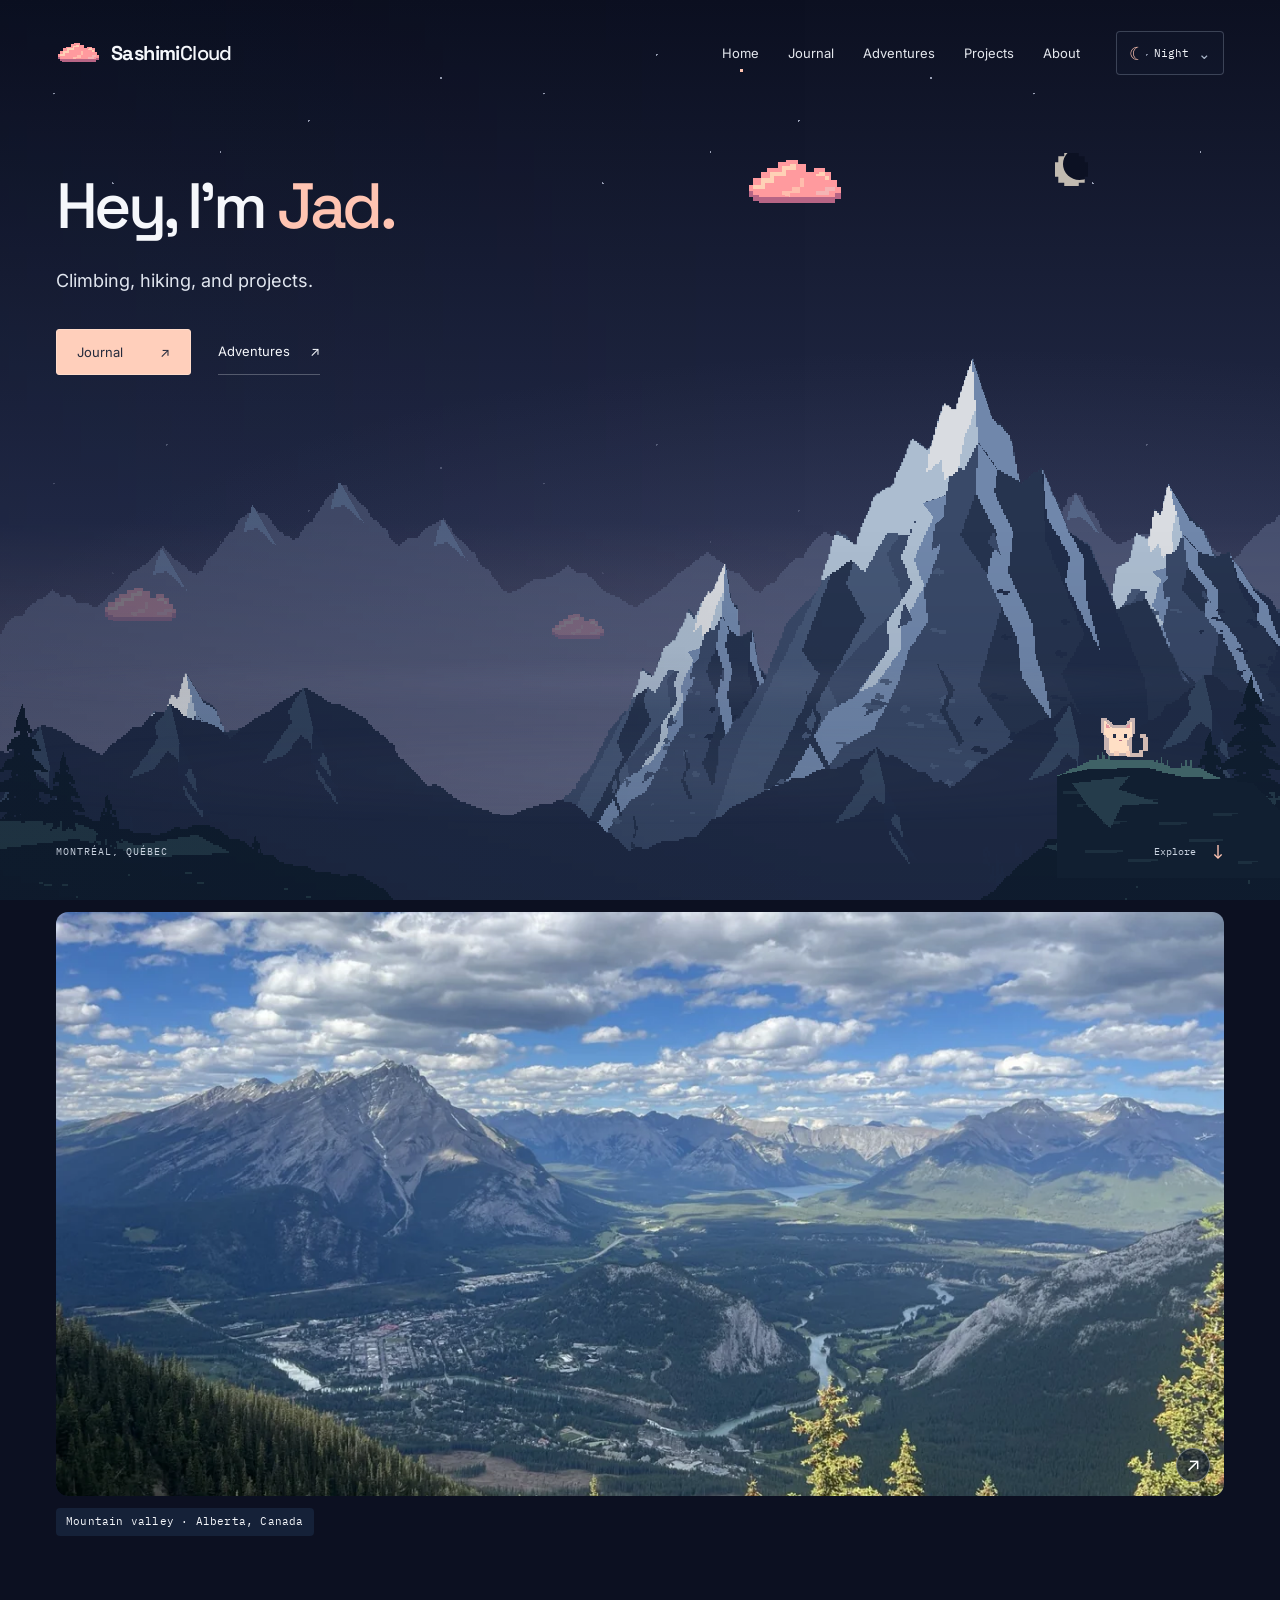
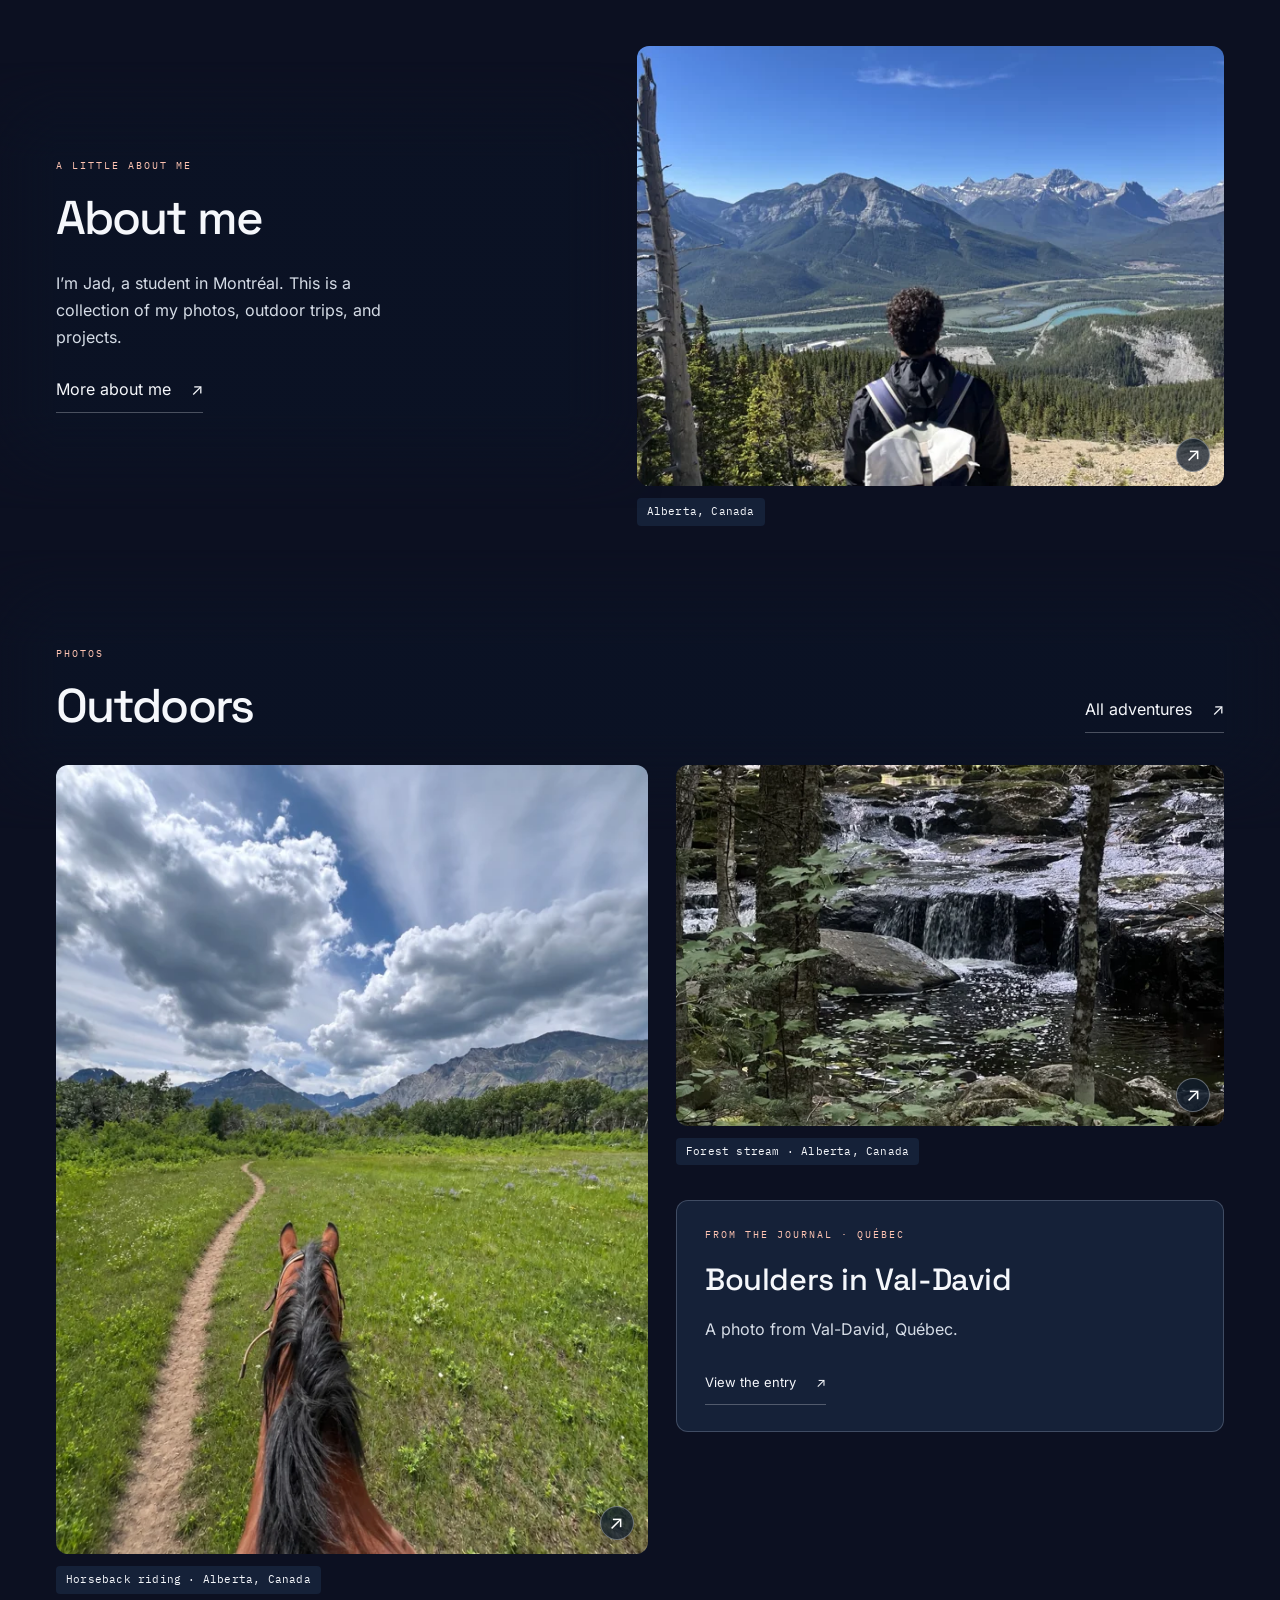
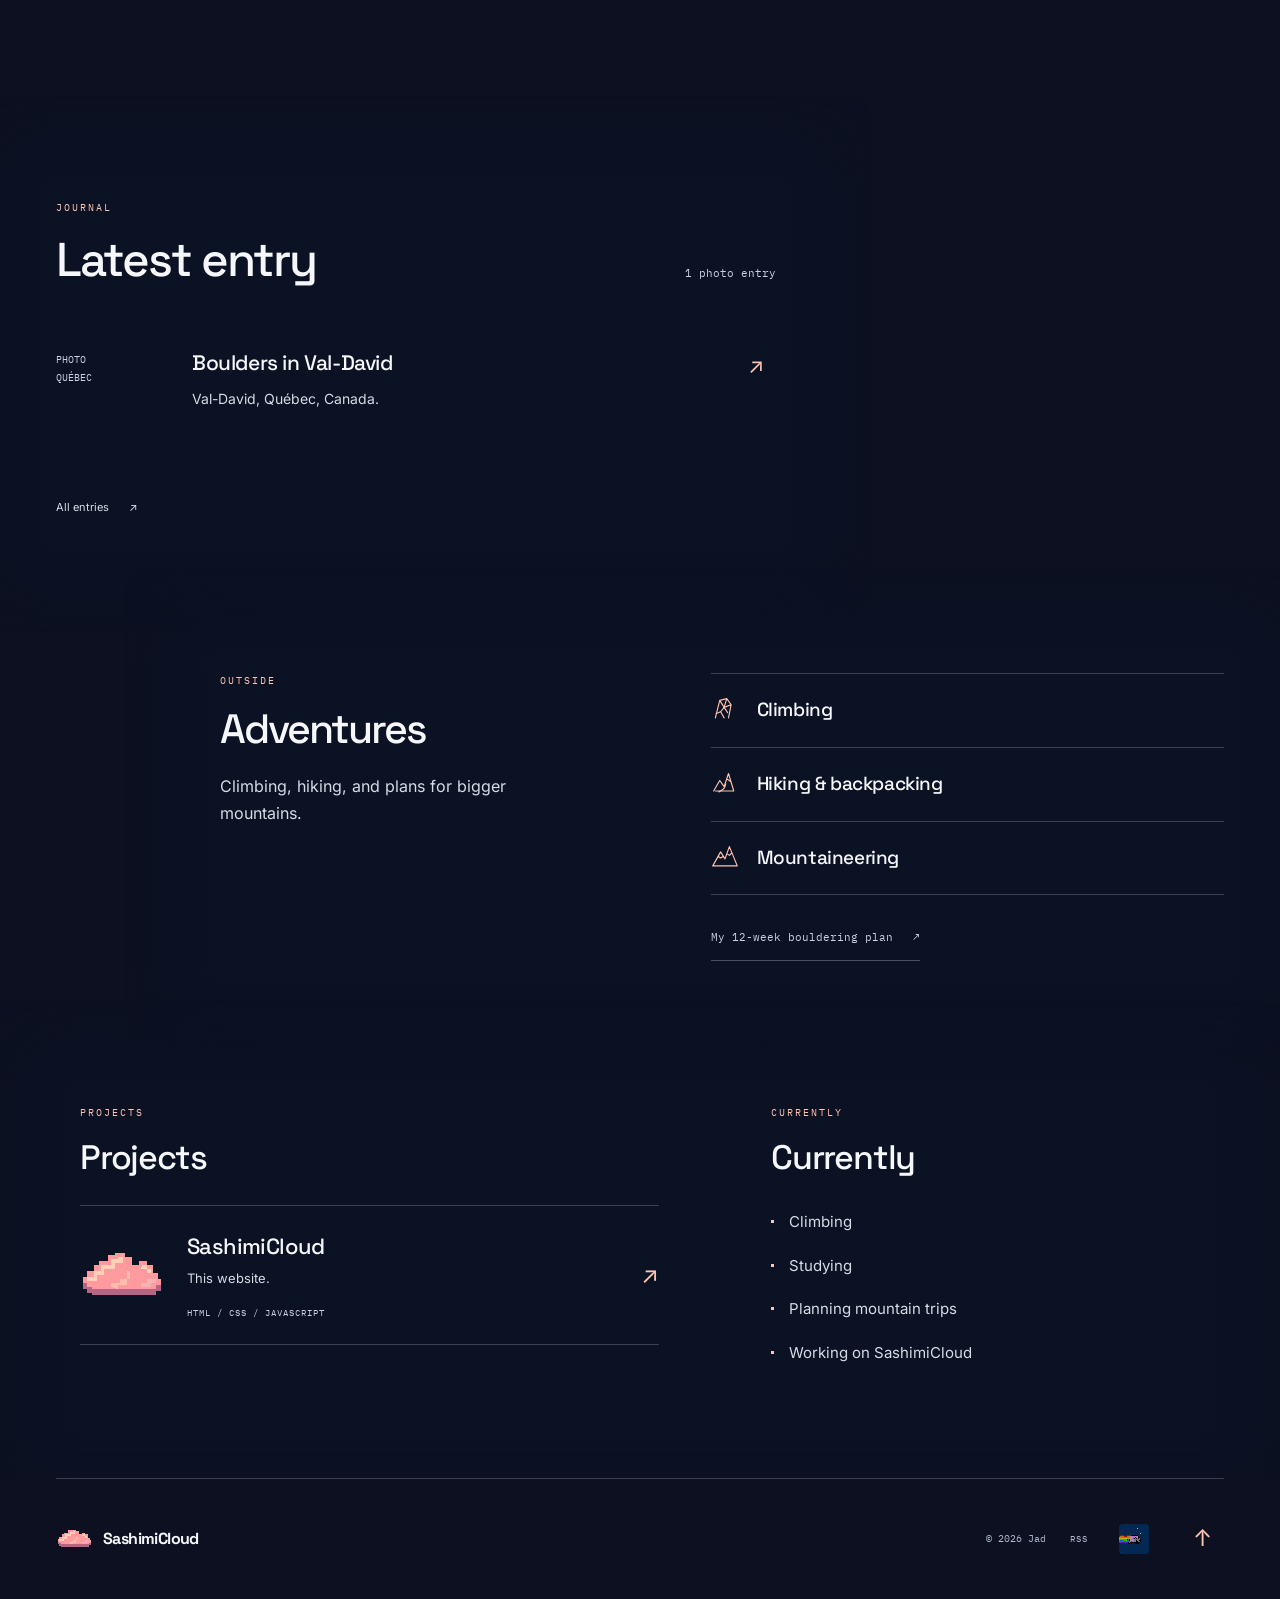
==== commit f7cc1cbd: "Add files via upload" ====
--- a/index.html
+++ b/index.html
@@ -14,7 +14,7 @@
 <meta name="twitter:card" content="summary">
 <link rel="icon" href="assets/favicon.svg?v=20261021-art2" type="image/svg+xml">
 <script src="theme-init.js"></script><link rel="stylesheet" href="fonts.css"><link rel="stylesheet" href="styles.css?v=20261021-launch"><script defer src="site.js?v=20261021-launch"></script>
-<link rel="stylesheet" href="photos.css?v=20261102c"><script defer src="photos.js?v=20261102"></script>
+<link rel="stylesheet" href="photos.css?v=20261102d"><script defer src="photos.js?v=20261102"></script>
 </head>
 <body id="home" class="photo-home">
 <a class="skip-link" href="#main">Skip to content</a>
--- a/photos.css
+++ b/photos.css
@@ -1,5 +1,5 @@
 /* Personal photographs, composed within the existing mountain world. */
-.photo-home .hero{height:360px;min-height:360px;max-height:none;padding-top:42px}
+.photo-home .hero{height:calc(100svh - 106px);min-height:610px;max-height:none;padding-top:65px}
 .photo-home .hero-copy{max-width:580px}
 .photo-home .cat-ledge{transform:scale(.72);transform-origin:right bottom;bottom:22px}
 .photo-home .cloud-companion{top:38px}
@@ -42,7 +42,7 @@
 .photo-close{position:absolute;top:10px;right:12px;background:#22334a;border:1px solid #ffffff44;color:#fff;border-radius:6px;min-width:44px;min-height:44px;padding:5px 15px}
 html.photo-viewing{overflow:hidden}
 @media(max-width:800px){.photo-introduction{gap:30px}.photo-home .cat-ledge{display:none}.photo-home .cloud-companion{right:0;transform:scale(.65)}.photo-editorial{gap:20px}.photo-stack{gap:20px}.photo-journal-card h3{font-size:23px}}
-@media(max-width:600px){.photo-home .hero{height:340px;min-height:340px;padding-top:32px}.photo-home .hero-copy{padding-top:0}.photo-home .cloud-companion{display:none}.photo-banner{margin-bottom:65px}.photo-banner .photo-open{aspect-ratio:4/3}.photo-banner img{object-position:42% 48%}.photo-introduction{grid-template-columns:1fr;gap:30px;margin-bottom:70px}.photo-intro-copy p:not(.eyebrow){max-width:100%}.photo-introduction .photo-open{aspect-ratio:4/3}.outside-lately{padding-bottom:65px}.outside-lately .section-heading{display:block}.outside-lately .section-heading>a{margin-top:10px}.photo-editorial{grid-template-columns:1fr;gap:30px}.photo-tall .photo-open{aspect-ratio:4/5}.photo-stack{gap:30px}.photo-stack .photo-open{aspect-ratio:4/3}.photo-journal-card{padding:5px 0}.photo-collection{gap:28px;grid-template-columns:1fr}.photo-collection .photo-frame:first-child{grid-column:auto}.photo-collection .photo-frame:first-child .photo-open{aspect-ratio:4/3}.photo-collection .photo-open{aspect-ratio:4/5}.photo-dialog{padding:60px 12px 16px}.photo-dialog img{max-height:70svh}}
+@media(max-width:600px){.photo-home .hero{height:calc(100svh - 78px);min-height:570px;padding-top:48px}.photo-home .hero-copy{padding-top:0}.photo-home .cloud-companion{display:none}.photo-banner{margin-bottom:65px}.photo-banner .photo-open{aspect-ratio:4/3}.photo-banner img{object-position:42% 48%}.photo-introduction{grid-template-columns:1fr;gap:30px;margin-bottom:70px}.photo-intro-copy p:not(.eyebrow){max-width:100%}.photo-introduction .photo-open{aspect-ratio:4/3}.outside-lately{padding-bottom:65px}.outside-lately .section-heading{display:block}.outside-lately .section-heading>a{margin-top:10px}.photo-editorial{grid-template-columns:1fr;gap:30px}.photo-tall .photo-open{aspect-ratio:4/5}.photo-stack{gap:30px}.photo-stack .photo-open{aspect-ratio:4/3}.photo-journal-card{padding:5px 0}.photo-collection{gap:28px;grid-template-columns:1fr}.photo-collection .photo-frame:first-child{grid-column:auto}.photo-collection .photo-frame:first-child .photo-open{aspect-ratio:4/3}.photo-collection .photo-open{aspect-ratio:4/5}.photo-dialog{padding:60px 12px 16px}.photo-dialog img{max-height:70svh}}
 @media(prefers-reduced-motion:reduce){.photo-frame img{transition:none}.photo-open:hover img{transform:none}}
 @media print{.photo-banner,.photo-introduction,.outside-lately,.adventure-photos{break-inside:avoid}.photo-dialog,.photo-expand{display:none}}
 .photo-frame figcaption{display:table;background:var(--panel);color:var(--ink);padding:5px 10px;border-radius:4px}
@@ -53,3 +53,5 @@
 @media(max-width:600px){.photo-journal-card{padding:23px}}
 
 .quebec-entry{margin:0 0 70px}.quebec-entry .photo-frame{margin:24px 0 12px}.quebec-entry .photo-open{aspect-ratio:4/3}.journal-surface>.journal-entry{margin:20px 0 28px}
+
+@media(min-width:601px) and (max-width:800px){.photo-home .hero{height:calc(100svh - 84px);min-height:610px}}
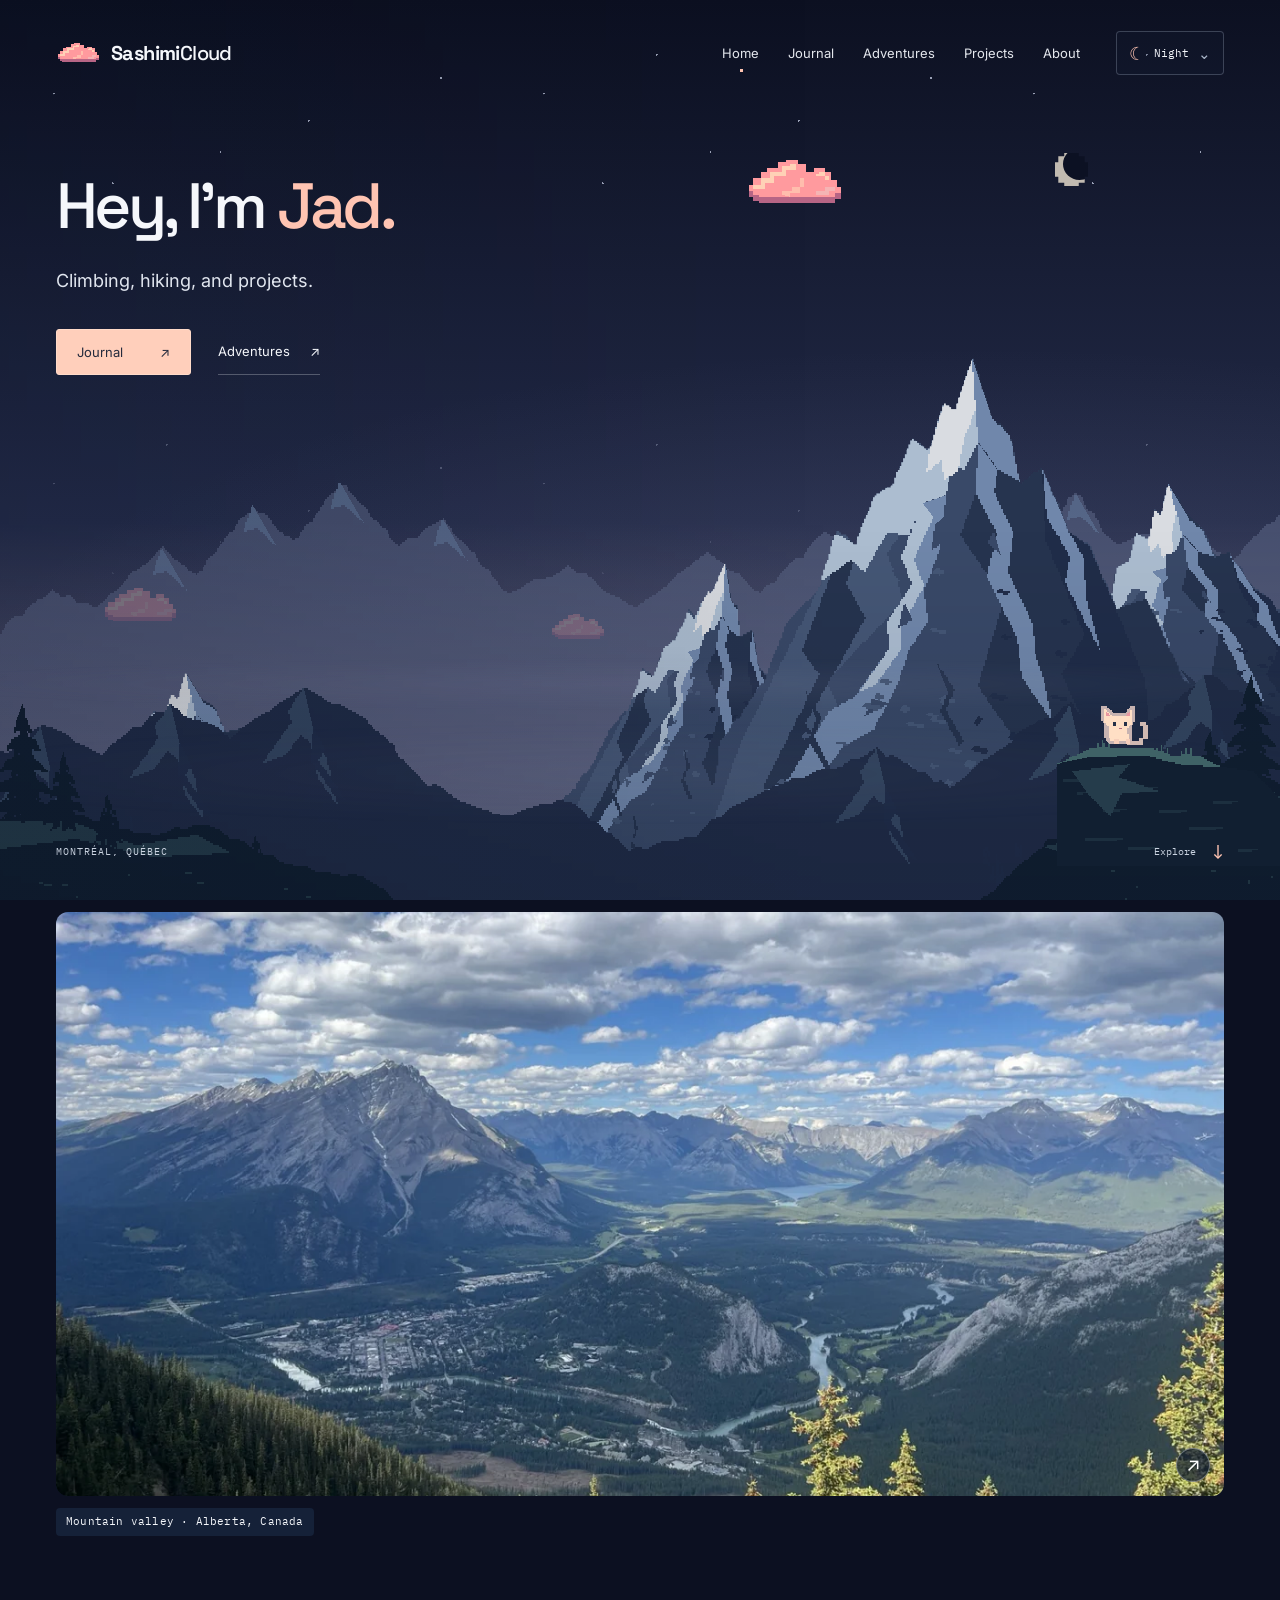
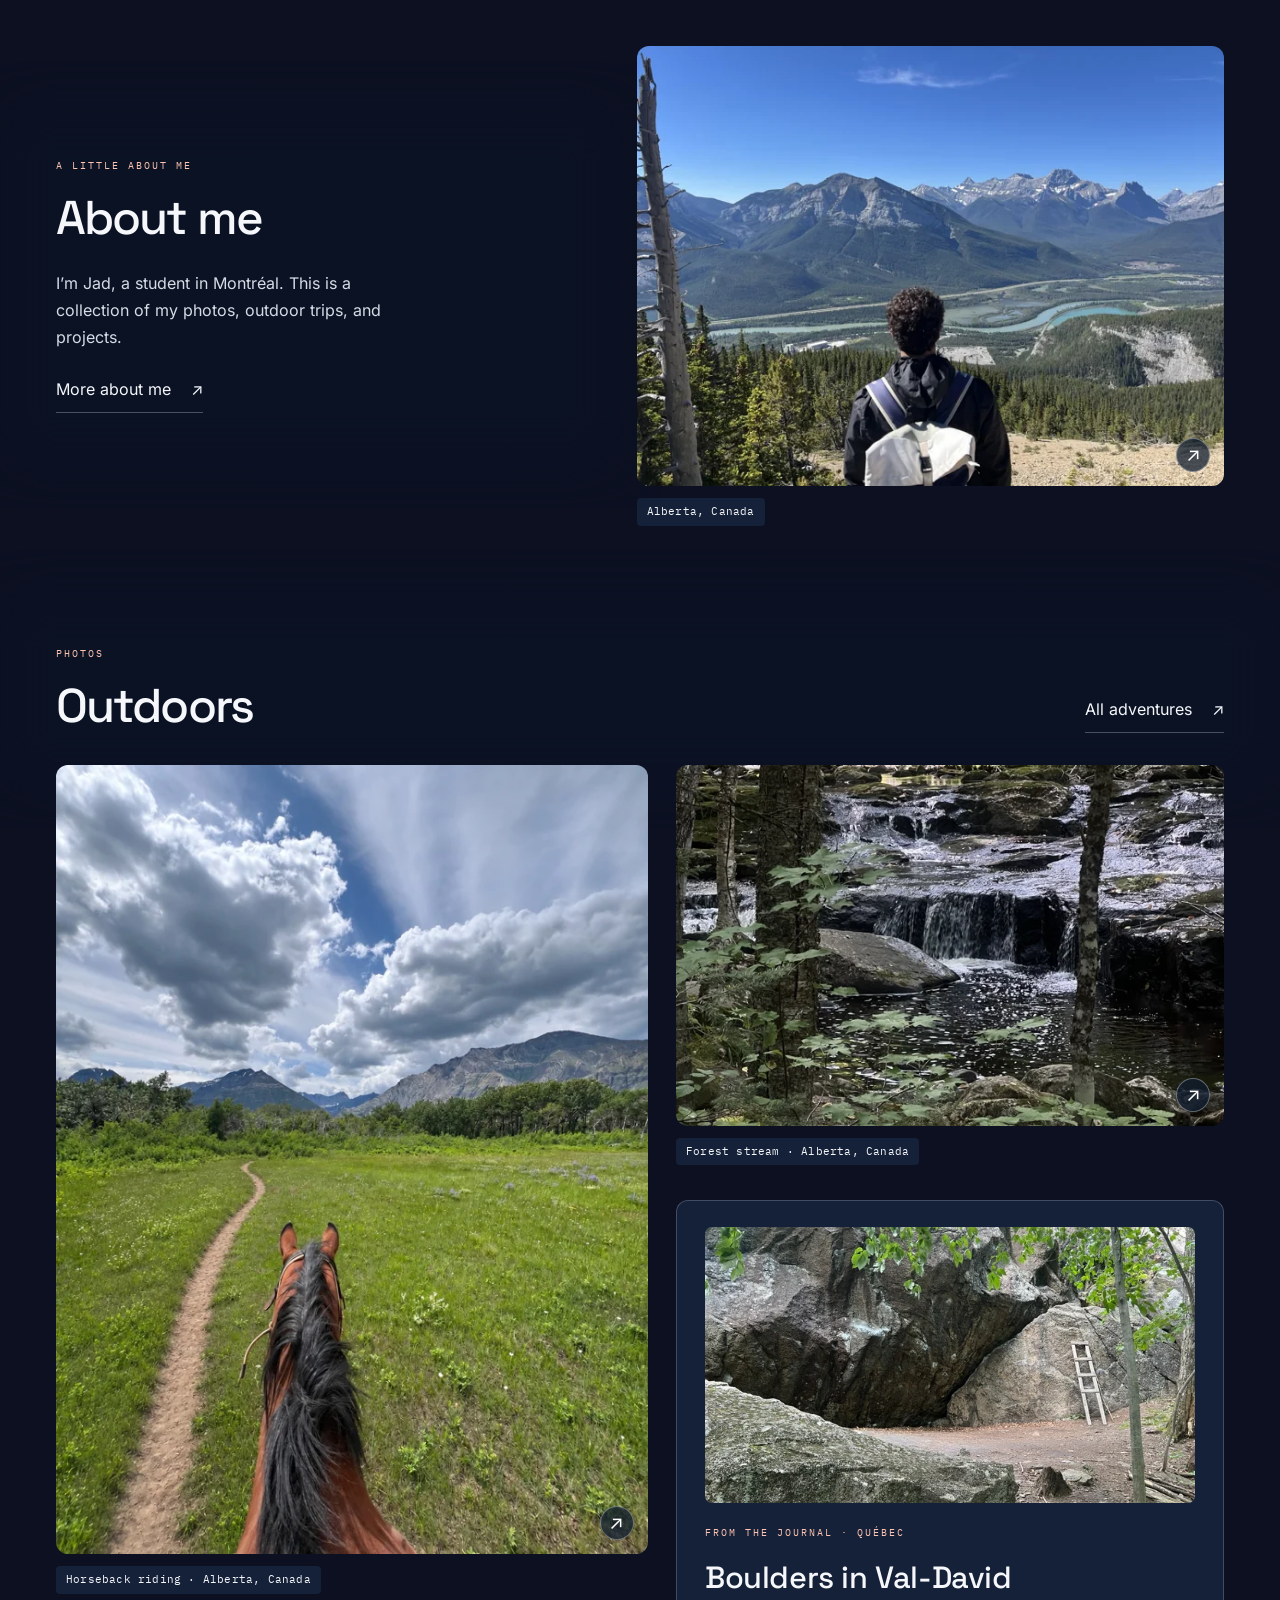
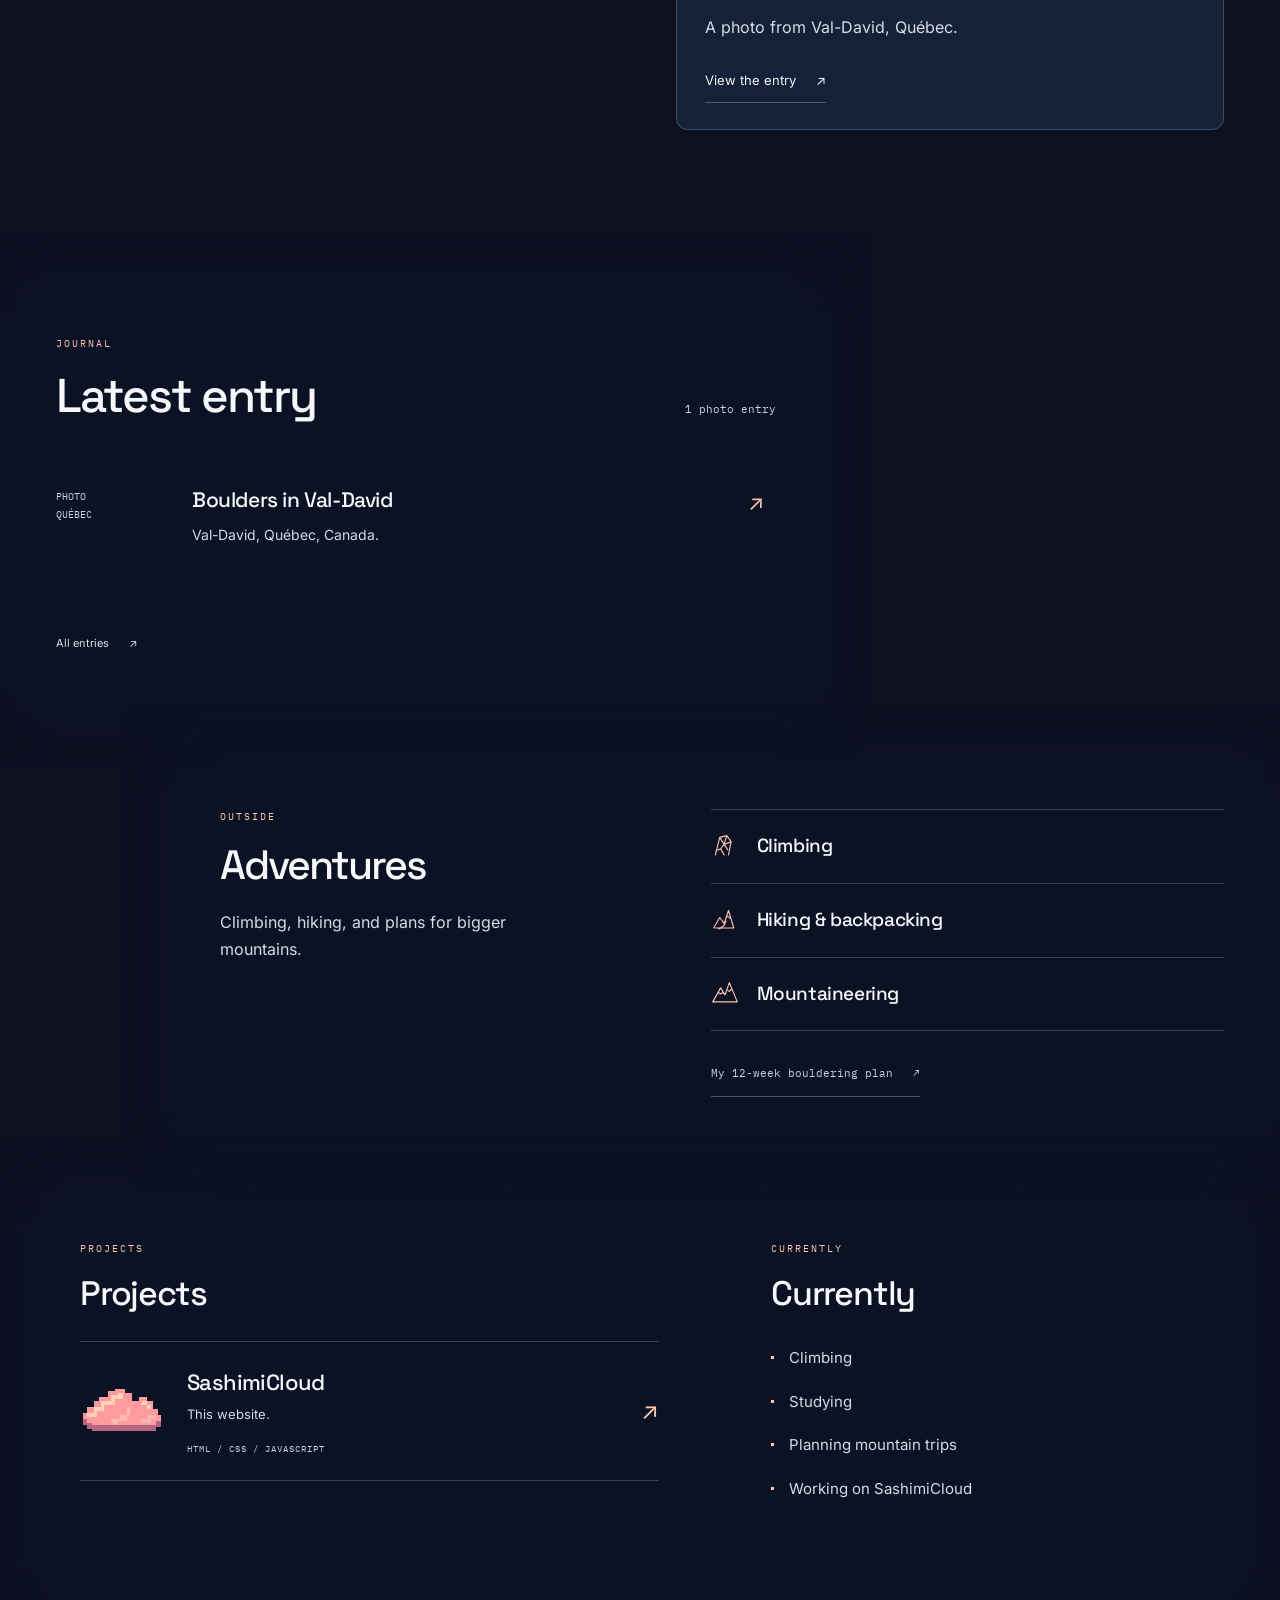
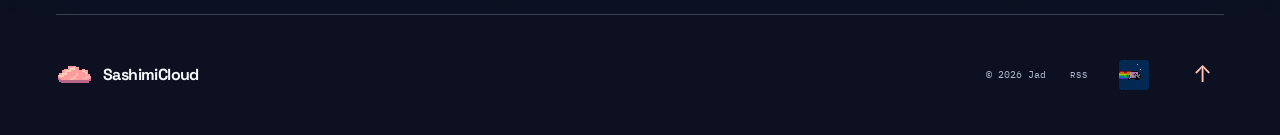
==== commit 524ffbd7: "Add files via upload" ====
--- a/index.html
+++ b/index.html
@@ -14,7 +14,7 @@
 <meta name="twitter:card" content="summary">
 <link rel="icon" href="assets/favicon.svg?v=20261021-art2" type="image/svg+xml">
 <script src="theme-init.js"></script><link rel="stylesheet" href="fonts.css"><link rel="stylesheet" href="styles.css?v=20261021-launch"><script defer src="site.js?v=20261021-launch"></script>
-<link rel="stylesheet" href="photos.css?v=20261102d"><script defer src="photos.js?v=20261102"></script>
+<link rel="stylesheet" href="photos.css?v=20261102e"><script defer src="photos.js?v=20261102"></script>
 </head>
 <body id="home" class="photo-home">
 <a class="skip-link" href="#main">Skip to content</a>
@@ -47,7 +47,7 @@
  <div class="content-flow">
 <section class="photo-banner wrap" aria-label="A view from the mountains"><figure class="photo-frame "><a class="photo-open" href="assets/photos/valley-1920.webp" data-caption="Mountain valley · Alberta, Canada" aria-label="Enlarge: Mountain valley beneath a sky of scattered clouds"><img src="assets/photos/valley-1280.webp" srcset="assets/photos/valley-640.webp 640w, assets/photos/valley-1280.webp 1280w, assets/photos/valley-1920.webp 1920w" sizes="(max-width: 700px) 92vw, 1100px" width="1280" height="960" alt="Mountain valley beneath a sky of scattered clouds" loading="eager" decoding="async" fetchpriority="high"><span class="photo-expand" aria-hidden="true">↗</span></a><figcaption>Mountain valley · Alberta, Canada</figcaption></figure></section>
 <section class="photo-introduction wrap" aria-labelledby="photo-about-title"><div class="photo-intro-copy reading-surface"><p class="eyebrow">A LITTLE ABOUT ME</p><h2 id="photo-about-title">About me</h2><p>I’m Jad, a student in Montréal. This is a collection of my photos, outdoor trips, and projects.</p><a class="text-link" href="about.html">More about me <span aria-hidden="true">↗</span></a></div><figure class="photo-frame "><a class="photo-open" href="assets/photos/overlook-1920.webp" data-caption="Alberta, Canada" aria-label="Enlarge: Jad with a backpack looking across a river valley toward the mountains"><img src="assets/photos/overlook-1280.webp" srcset="assets/photos/overlook-640.webp 640w, assets/photos/overlook-1280.webp 1280w, assets/photos/overlook-1920.webp 1920w" sizes="(max-width: 700px) 92vw, 550px" width="1280" height="960" alt="Jad with a backpack looking across a river valley toward the mountains" loading="lazy" decoding="async" ><span class="photo-expand" aria-hidden="true">↗</span></a><figcaption>Alberta, Canada</figcaption></figure></section>
-<section class="outside-lately wrap" id="outside-lately" aria-labelledby="outside-lately-title"><div class="section-heading reading-surface"><div><p class="eyebrow">PHOTOS</p><h2 id="outside-lately-title">Outdoors</h2></div><a class="text-link" href="adventures.html">All adventures <span aria-hidden="true">↗</span></a></div><div class="photo-editorial"><figure class="photo-frame photo-tall"><a class="photo-open" href="assets/photos/horseback-1920.webp" data-caption="Horseback riding · Alberta, Canada" aria-label="Enlarge: View between a horse’s ears along a meadow trail toward mountains"><img src="assets/photos/horseback-1280.webp" srcset="assets/photos/horseback-640.webp 640w, assets/photos/horseback-1280.webp 1280w, assets/photos/horseback-1920.webp 1920w" sizes="(max-width: 700px) 92vw, 550px" width="1086" height="1448" alt="View between a horse’s ears along a meadow trail toward mountains" loading="lazy" decoding="async" ><span class="photo-expand" aria-hidden="true">↗</span></a><figcaption>Horseback riding · Alberta, Canada</figcaption></figure><div class="photo-stack"><figure class="photo-frame "><a class="photo-open" href="assets/photos/stream-1920.webp" data-caption="Forest stream · Alberta, Canada" aria-label="Enlarge: Small cascades flowing over rocks in a shaded forest"><img src="assets/photos/stream-1280.webp" srcset="assets/photos/stream-640.webp 640w, assets/photos/stream-1280.webp 1280w, assets/photos/stream-1920.webp 1920w" sizes="(max-width: 700px) 92vw, 550px" width="1152" height="1536" alt="Small cascades flowing over rocks in a shaded forest" loading="lazy" decoding="async" ><span class="photo-expand" aria-hidden="true">↗</span></a><figcaption>Forest stream · Alberta, Canada</figcaption></figure><a class="photo-journal-card reading-surface" href="journal/val-david.html"><p class="eyebrow">FROM THE JOURNAL · QUÉBEC</p><h3>Boulders in Val-David</h3><p>A photo from Val-David, Québec.</p><span class="text-link">View the entry <span aria-hidden="true">↗</span></span></a></div></div></section>
+<section class="outside-lately wrap" id="outside-lately" aria-labelledby="outside-lately-title"><div class="section-heading reading-surface"><div><p class="eyebrow">PHOTOS</p><h2 id="outside-lately-title">Outdoors</h2></div><a class="text-link" href="adventures.html">All adventures <span aria-hidden="true">↗</span></a></div><div class="photo-editorial"><figure class="photo-frame photo-tall"><a class="photo-open" href="assets/photos/horseback-1920.webp" data-caption="Horseback riding · Alberta, Canada" aria-label="Enlarge: View between a horse’s ears along a meadow trail toward mountains"><img src="assets/photos/horseback-1280.webp" srcset="assets/photos/horseback-640.webp 640w, assets/photos/horseback-1280.webp 1280w, assets/photos/horseback-1920.webp 1920w" sizes="(max-width: 700px) 92vw, 550px" width="1086" height="1448" alt="View between a horse’s ears along a meadow trail toward mountains" loading="lazy" decoding="async" ><span class="photo-expand" aria-hidden="true">↗</span></a><figcaption>Horseback riding · Alberta, Canada</figcaption></figure><div class="photo-stack"><figure class="photo-frame "><a class="photo-open" href="assets/photos/stream-1920.webp" data-caption="Forest stream · Alberta, Canada" aria-label="Enlarge: Small cascades flowing over rocks in a shaded forest"><img src="assets/photos/stream-1280.webp" srcset="assets/photos/stream-640.webp 640w, assets/photos/stream-1280.webp 1280w, assets/photos/stream-1920.webp 1920w" sizes="(max-width: 700px) 92vw, 550px" width="1152" height="1536" alt="Small cascades flowing over rocks in a shaded forest" loading="lazy" decoding="async" ><span class="photo-expand" aria-hidden="true">↗</span></a><figcaption>Forest stream · Alberta, Canada</figcaption></figure><a class="photo-journal-card reading-surface" href="journal/val-david.html"><img class="entry-photo" src="assets/photos/boulders-640.webp" srcset="assets/photos/boulders-640.webp 640w, assets/photos/boulders-1280.webp 1280w" sizes="(max-width:600px) 88vw, 500px" width="640" height="480" alt="Forest boulders in Val-David, Québec, with a wooden ladder beside the rock" loading="lazy" decoding="async"><p class="eyebrow">FROM THE JOURNAL · QUÉBEC</p><h3>Boulders in Val-David</h3><p>A photo from Val-David, Québec.</p><span class="text-link">View the entry <span aria-hidden="true">↗</span></span></a></div></div></section>
  <section class="journal-section wrap" id="journal" aria-labelledby="journal-title"><div class="journal-surface reading-surface"><div class="section-heading"><div><p class="eyebrow">JOURNAL</p><h2 id="journal-title">Latest entry</h2></div><span class="small-note">1 photo entry</span></div><a class="journal-entry" href="journal/val-david.html"><span class="post-date">PHOTO<br>QUÉBEC</span><div><h3>Boulders in Val-David</h3><p>Val-David, Québec, Canada.</p></div><span class="entry-arrow" aria-hidden="true">↗</span></a><a class="quiet-link" href="journal.html">All entries <span aria-hidden="true">↗</span></a></div></section>
  <section class="adventures-section wrap" id="adventures" aria-labelledby="adventures-title"><div class="adventures-copy reading-surface"><div class="adventures-heading"><p class="eyebrow">OUTSIDE</p><h2 id="adventures-title">Adventures</h2><p class="section-description">Climbing, hiking, and plans for bigger mountains.</p></div><div class="adventures-details"><ul class="adventure-list"><li><span class="activity-icon" aria-hidden="true"><svg viewBox="0 0 32 32" aria-hidden="true"><path d="M5 25 10 5 18 3 23 10 20 25M10 5l5 8-4 5 4 7m3-22-3 10 8-3"/><path d="m6 20 5-2m4-5 4 6"/></svg></span><h3>Climbing</h3></li><li><span class="activity-icon" aria-hidden="true"><svg viewBox="0 0 32 32" aria-hidden="true"><path d="m3 24 7-12 5 7 5-15 6 20M5 24h21M18 10l4 3"/><path d="M9 25c9-4 6-6 8-9"/></svg></span><h3>Hiking &amp; backpacking</h3></li><li><span class="activity-icon" aria-hidden="true"><svg viewBox="0 0 32 32" aria-hidden="true"><path d="m2 25 9-16 5 8 5-14 9 22ZM8 14l3 2 3-2m4-3 3 2 3-3"/></svg></span><h3>Mountaineering</h3></li></ul><p class="small-note adventure-note"><a class="text-link" href="bouldering.html">My 12-week bouldering plan <span aria-hidden="true">↗</span></a></p></div></div></section>
  <div class="notes-section wrap">
--- a/photos.css
+++ b/photos.css
@@ -1,7 +1,7 @@
 /* Personal photographs, composed within the existing mountain world. */
 .photo-home .hero{height:calc(100svh - 106px);min-height:610px;max-height:none;padding-top:65px}
 .photo-home .hero-copy{max-width:580px}
-.photo-home .cat-ledge{transform:scale(.72);transform-origin:right bottom;bottom:22px}
+.photo-home .cat-ledge{transform:scale(.72);transform-origin:right bottom;bottom:34px}
 .photo-home .cloud-companion{top:38px}
 .photo-banner{padding-top:12px;margin-bottom:110px}
 .photo-frame{margin:0;min-width:0}
@@ -55,3 +55,6 @@
 .quebec-entry{margin:0 0 70px}.quebec-entry .photo-frame{margin:24px 0 12px}.quebec-entry .photo-open{aspect-ratio:4/3}.journal-surface>.journal-entry{margin:20px 0 28px}
 
 @media(min-width:601px) and (max-width:800px){.photo-home .hero{height:calc(100svh - 84px);min-height:610px}}
+
+/* Preview the Québec entry directly from the homepage. */
+.photo-journal-card .entry-photo{width:100%;height:auto;aspect-ratio:16/9;object-fit:cover;border-radius:7px;margin:0 0 22px}
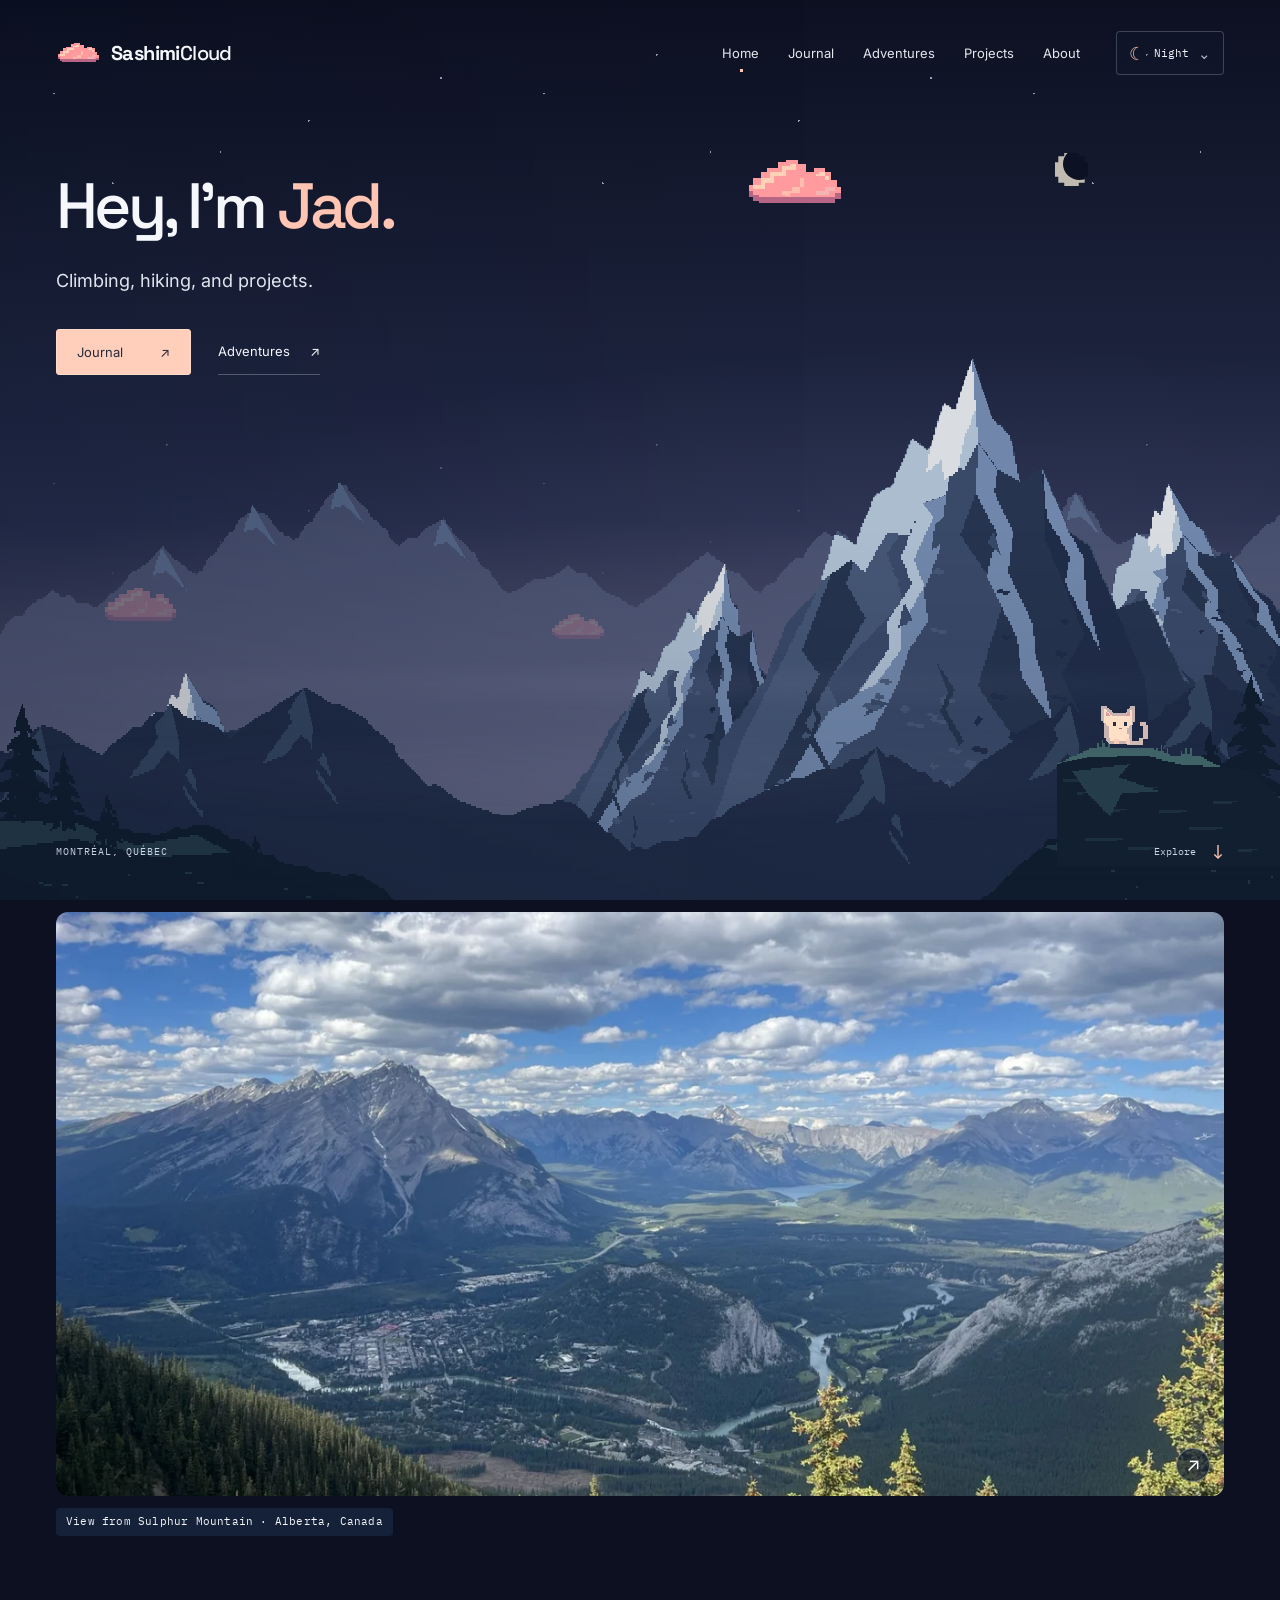
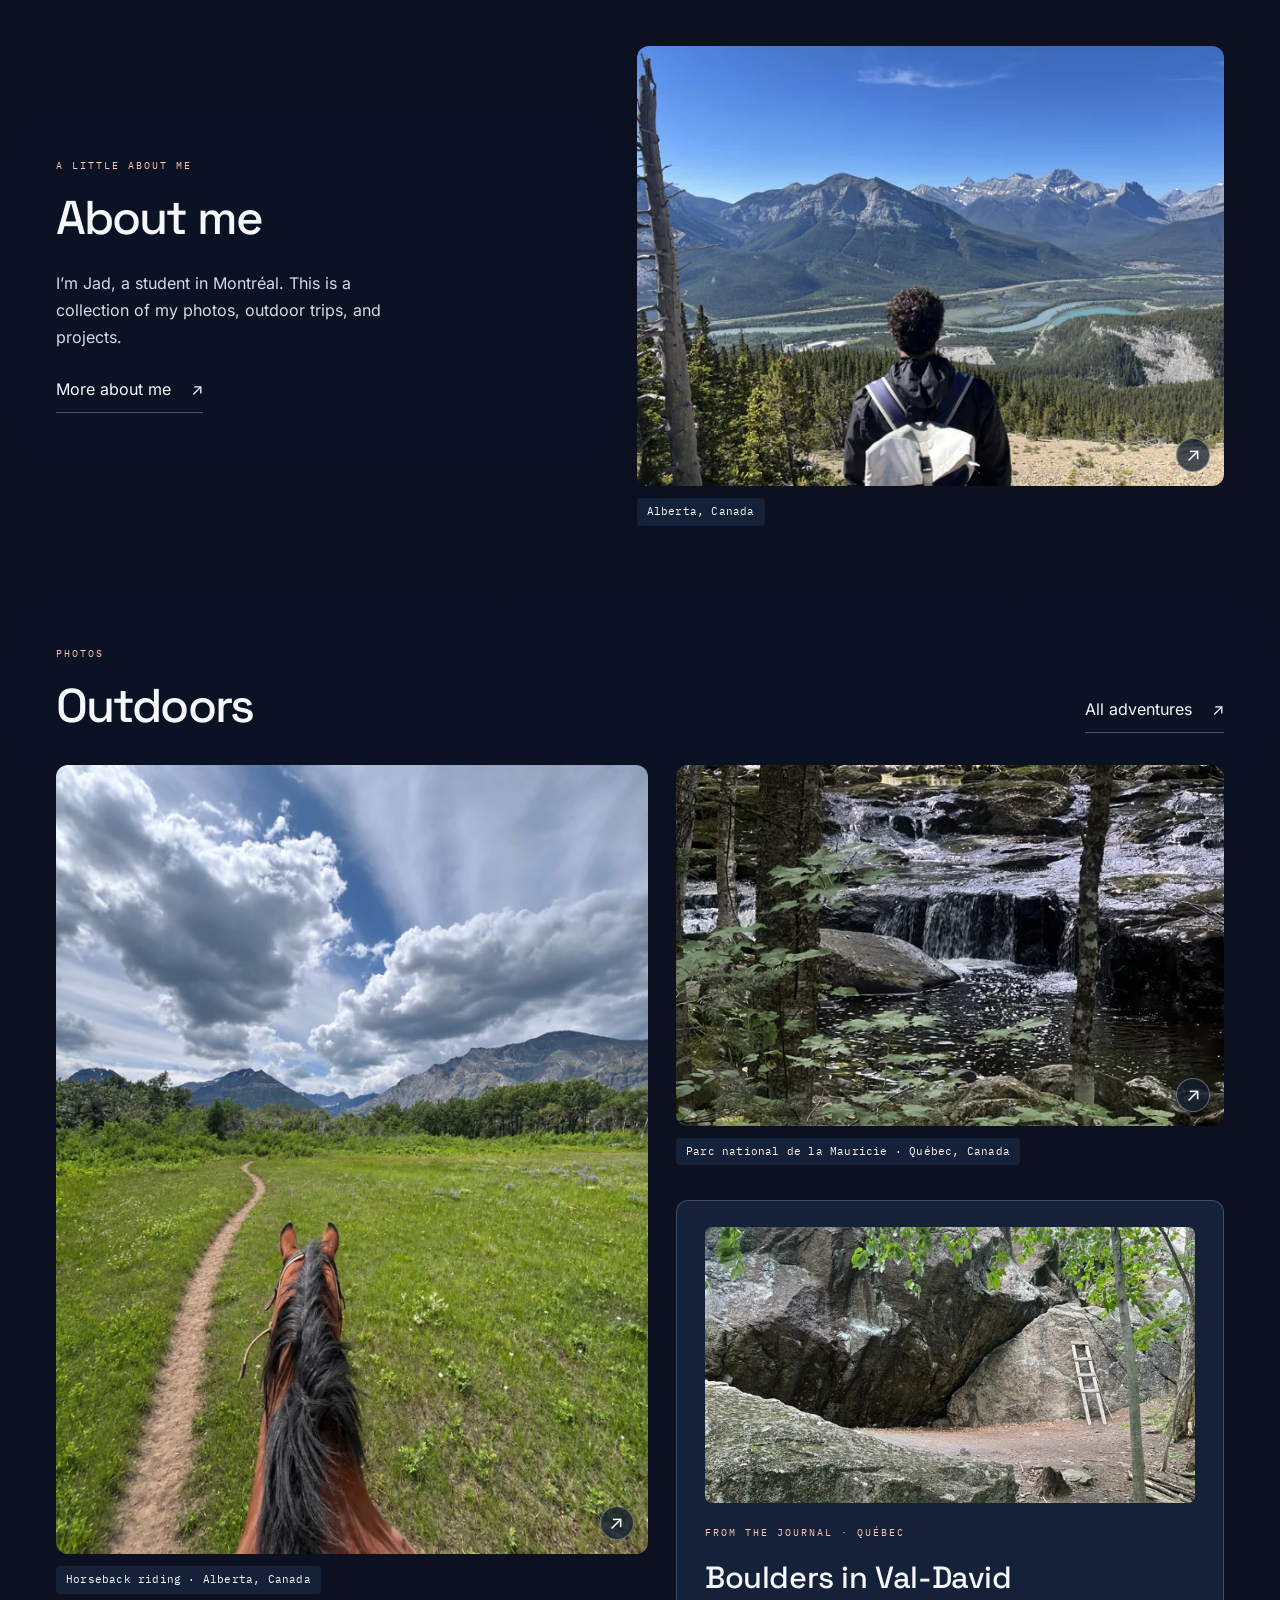
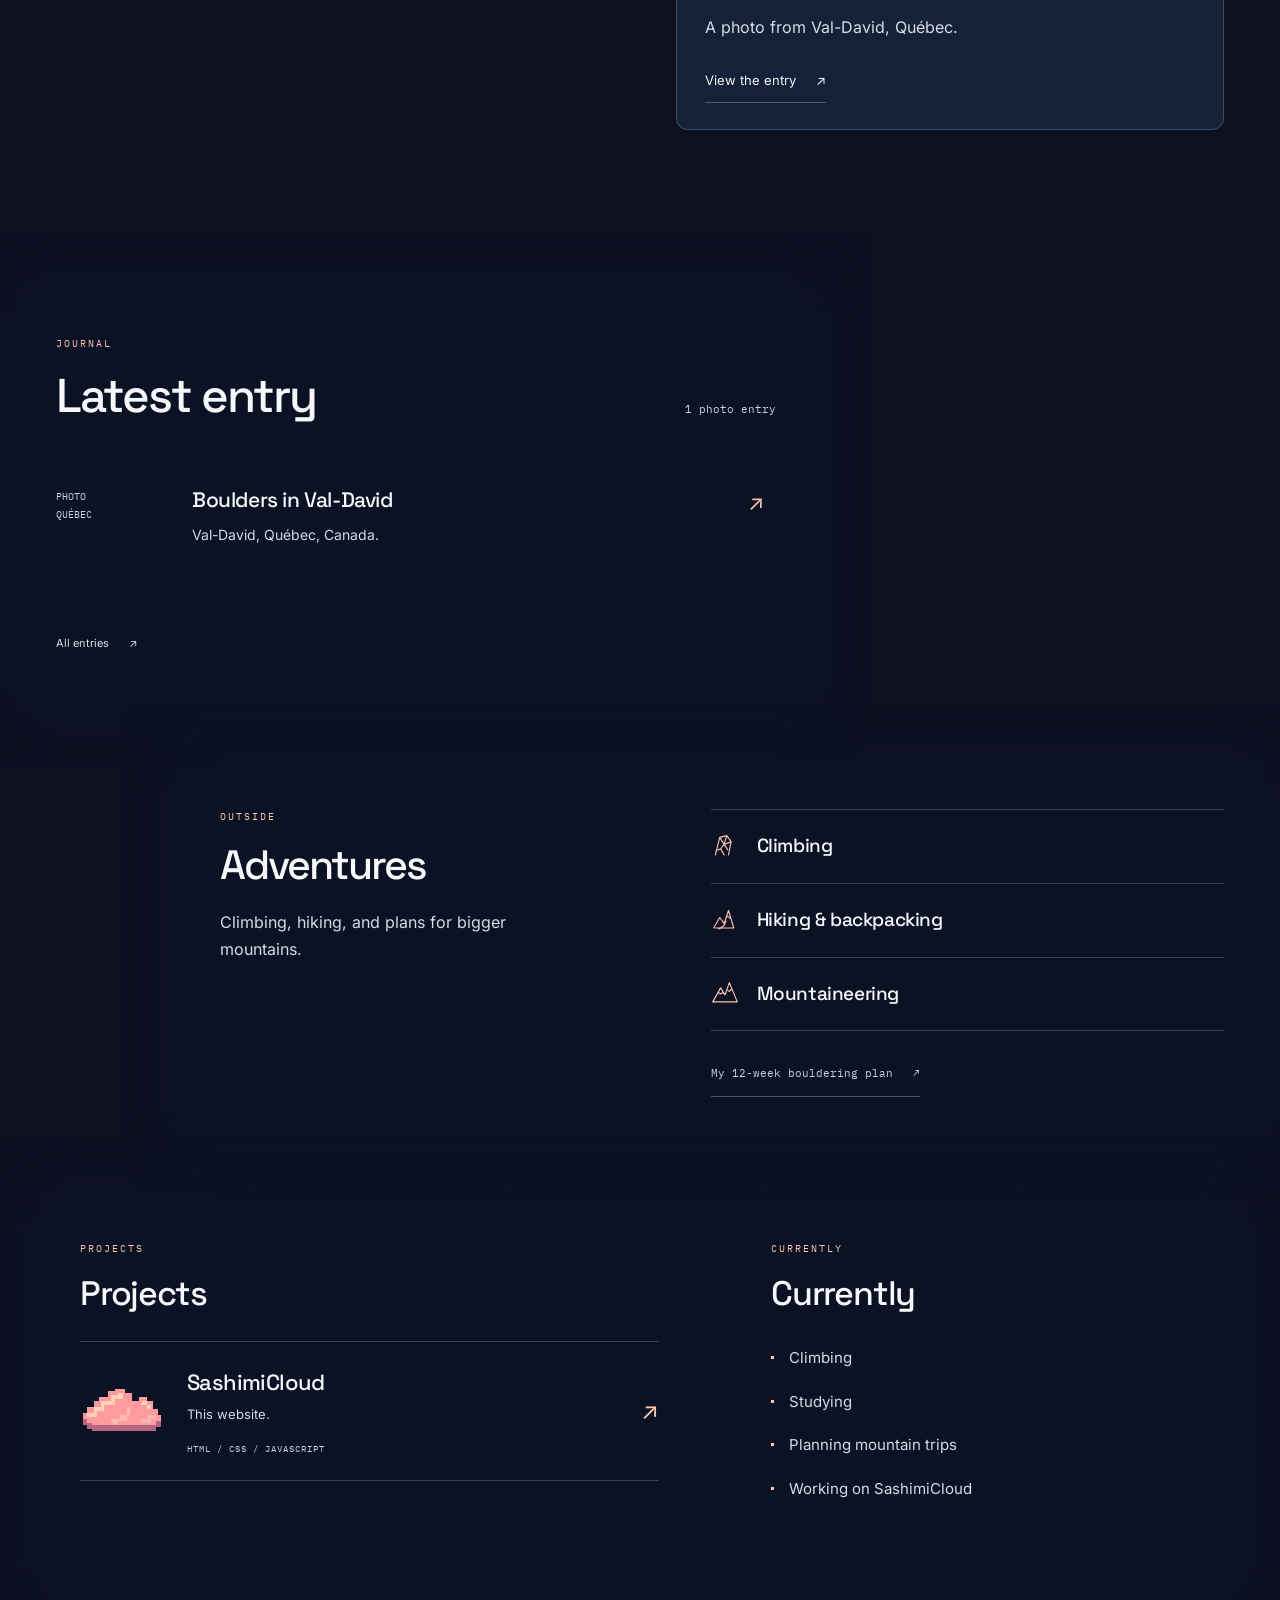
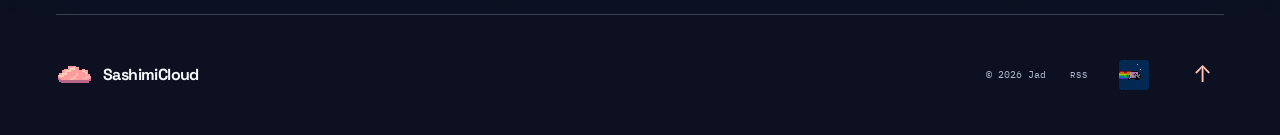
==== commit 34c39015: "Add files via upload" ====
--- a/index.html
+++ b/index.html
@@ -14,7 +14,7 @@
 <meta name="twitter:card" content="summary">
 <link rel="icon" href="assets/favicon.svg?v=20261021-art2" type="image/svg+xml">
 <script src="theme-init.js"></script><link rel="stylesheet" href="fonts.css"><link rel="stylesheet" href="styles.css?v=20261021-launch"><script defer src="site.js?v=20261021-launch"></script>
-<link rel="stylesheet" href="photos.css?v=20261102e"><script defer src="photos.js?v=20261102"></script>
+<link rel="stylesheet" href="photos.css?v=20261102f"><script defer src="photos.js?v=20261102"></script>
 </head>
 <body id="home" class="photo-home">
 <a class="skip-link" href="#main">Skip to content</a>
@@ -45,9 +45,9 @@
   <div class="hero-bottom"><span>MONTRÉAL, QUÉBEC</span><a href="#outside-lately">Explore <span aria-hidden="true">↓</span></a></div>
  </section>
  <div class="content-flow">
-<section class="photo-banner wrap" aria-label="A view from the mountains"><figure class="photo-frame "><a class="photo-open" href="assets/photos/valley-1920.webp" data-caption="Mountain valley · Alberta, Canada" aria-label="Enlarge: Mountain valley beneath a sky of scattered clouds"><img src="assets/photos/valley-1280.webp" srcset="assets/photos/valley-640.webp 640w, assets/photos/valley-1280.webp 1280w, assets/photos/valley-1920.webp 1920w" sizes="(max-width: 700px) 92vw, 1100px" width="1280" height="960" alt="Mountain valley beneath a sky of scattered clouds" loading="eager" decoding="async" fetchpriority="high"><span class="photo-expand" aria-hidden="true">↗</span></a><figcaption>Mountain valley · Alberta, Canada</figcaption></figure></section>
+<section class="photo-banner wrap" aria-label="A view from the mountains"><figure class="photo-frame "><a class="photo-open" href="assets/photos/valley-1920.webp" data-caption="View from Sulphur Mountain · Alberta, Canada" aria-label="Enlarge: Mountain valley beneath a sky of scattered clouds"><img src="assets/photos/valley-1280.webp" srcset="assets/photos/valley-640.webp 640w, assets/photos/valley-1280.webp 1280w, assets/photos/valley-1920.webp 1920w" sizes="(max-width: 700px) 92vw, 1100px" width="1280" height="960" alt="Mountain valley beneath a sky of scattered clouds" loading="eager" decoding="async" fetchpriority="high"><span class="photo-expand" aria-hidden="true">↗</span></a><figcaption>View from Sulphur Mountain · Alberta, Canada</figcaption></figure></section>
 <section class="photo-introduction wrap" aria-labelledby="photo-about-title"><div class="photo-intro-copy reading-surface"><p class="eyebrow">A LITTLE ABOUT ME</p><h2 id="photo-about-title">About me</h2><p>I’m Jad, a student in Montréal. This is a collection of my photos, outdoor trips, and projects.</p><a class="text-link" href="about.html">More about me <span aria-hidden="true">↗</span></a></div><figure class="photo-frame "><a class="photo-open" href="assets/photos/overlook-1920.webp" data-caption="Alberta, Canada" aria-label="Enlarge: Jad with a backpack looking across a river valley toward the mountains"><img src="assets/photos/overlook-1280.webp" srcset="assets/photos/overlook-640.webp 640w, assets/photos/overlook-1280.webp 1280w, assets/photos/overlook-1920.webp 1920w" sizes="(max-width: 700px) 92vw, 550px" width="1280" height="960" alt="Jad with a backpack looking across a river valley toward the mountains" loading="lazy" decoding="async" ><span class="photo-expand" aria-hidden="true">↗</span></a><figcaption>Alberta, Canada</figcaption></figure></section>
-<section class="outside-lately wrap" id="outside-lately" aria-labelledby="outside-lately-title"><div class="section-heading reading-surface"><div><p class="eyebrow">PHOTOS</p><h2 id="outside-lately-title">Outdoors</h2></div><a class="text-link" href="adventures.html">All adventures <span aria-hidden="true">↗</span></a></div><div class="photo-editorial"><figure class="photo-frame photo-tall"><a class="photo-open" href="assets/photos/horseback-1920.webp" data-caption="Horseback riding · Alberta, Canada" aria-label="Enlarge: View between a horse’s ears along a meadow trail toward mountains"><img src="assets/photos/horseback-1280.webp" srcset="assets/photos/horseback-640.webp 640w, assets/photos/horseback-1280.webp 1280w, assets/photos/horseback-1920.webp 1920w" sizes="(max-width: 700px) 92vw, 550px" width="1086" height="1448" alt="View between a horse’s ears along a meadow trail toward mountains" loading="lazy" decoding="async" ><span class="photo-expand" aria-hidden="true">↗</span></a><figcaption>Horseback riding · Alberta, Canada</figcaption></figure><div class="photo-stack"><figure class="photo-frame "><a class="photo-open" href="assets/photos/stream-1920.webp" data-caption="Forest stream · Alberta, Canada" aria-label="Enlarge: Small cascades flowing over rocks in a shaded forest"><img src="assets/photos/stream-1280.webp" srcset="assets/photos/stream-640.webp 640w, assets/photos/stream-1280.webp 1280w, assets/photos/stream-1920.webp 1920w" sizes="(max-width: 700px) 92vw, 550px" width="1152" height="1536" alt="Small cascades flowing over rocks in a shaded forest" loading="lazy" decoding="async" ><span class="photo-expand" aria-hidden="true">↗</span></a><figcaption>Forest stream · Alberta, Canada</figcaption></figure><a class="photo-journal-card reading-surface" href="journal/val-david.html"><img class="entry-photo" src="assets/photos/boulders-640.webp" srcset="assets/photos/boulders-640.webp 640w, assets/photos/boulders-1280.webp 1280w" sizes="(max-width:600px) 88vw, 500px" width="640" height="480" alt="Forest boulders in Val-David, Québec, with a wooden ladder beside the rock" loading="lazy" decoding="async"><p class="eyebrow">FROM THE JOURNAL · QUÉBEC</p><h3>Boulders in Val-David</h3><p>A photo from Val-David, Québec.</p><span class="text-link">View the entry <span aria-hidden="true">↗</span></span></a></div></div></section>
+<section class="outside-lately wrap" id="outside-lately" aria-labelledby="outside-lately-title"><div class="section-heading reading-surface"><div><p class="eyebrow">PHOTOS</p><h2 id="outside-lately-title">Outdoors</h2></div><a class="text-link" href="adventures.html">All adventures <span aria-hidden="true">↗</span></a></div><div class="photo-editorial"><figure class="photo-frame photo-tall"><a class="photo-open" href="assets/photos/horseback-1920.webp" data-caption="Horseback riding · Alberta, Canada" aria-label="Enlarge: View between a horse’s ears along a meadow trail toward mountains"><img src="assets/photos/horseback-1280.webp" srcset="assets/photos/horseback-640.webp 640w, assets/photos/horseback-1280.webp 1280w, assets/photos/horseback-1920.webp 1920w" sizes="(max-width: 700px) 92vw, 550px" width="1086" height="1448" alt="View between a horse’s ears along a meadow trail toward mountains" loading="lazy" decoding="async" ><span class="photo-expand" aria-hidden="true">↗</span></a><figcaption>Horseback riding · Alberta, Canada</figcaption></figure><div class="photo-stack"><figure class="photo-frame "><a class="photo-open" href="assets/photos/stream-1920.webp" data-caption="Parc national de la Mauricie · Québec, Canada" aria-label="Enlarge: Small cascades flowing over rocks in a shaded forest"><img src="assets/photos/stream-1280.webp" srcset="assets/photos/stream-640.webp 640w, assets/photos/stream-1280.webp 1280w, assets/photos/stream-1920.webp 1920w" sizes="(max-width: 700px) 92vw, 550px" width="1152" height="1536" alt="Small cascades flowing over rocks in a shaded forest" loading="lazy" decoding="async" ><span class="photo-expand" aria-hidden="true">↗</span></a><figcaption>Parc national de la Mauricie · Québec, Canada</figcaption></figure><a class="photo-journal-card reading-surface" href="journal/val-david.html"><img class="entry-photo" src="assets/photos/boulders-640.webp" srcset="assets/photos/boulders-640.webp 640w, assets/photos/boulders-1280.webp 1280w" sizes="(max-width:600px) 88vw, 500px" width="640" height="480" alt="Forest boulders in Val-David, Québec, with a wooden ladder beside the rock" loading="lazy" decoding="async"><p class="eyebrow">FROM THE JOURNAL · QUÉBEC</p><h3>Boulders in Val-David</h3><p>A photo from Val-David, Québec.</p><span class="text-link">View the entry <span aria-hidden="true">↗</span></span></a></div></div></section>
  <section class="journal-section wrap" id="journal" aria-labelledby="journal-title"><div class="journal-surface reading-surface"><div class="section-heading"><div><p class="eyebrow">JOURNAL</p><h2 id="journal-title">Latest entry</h2></div><span class="small-note">1 photo entry</span></div><a class="journal-entry" href="journal/val-david.html"><span class="post-date">PHOTO<br>QUÉBEC</span><div><h3>Boulders in Val-David</h3><p>Val-David, Québec, Canada.</p></div><span class="entry-arrow" aria-hidden="true">↗</span></a><a class="quiet-link" href="journal.html">All entries <span aria-hidden="true">↗</span></a></div></section>
  <section class="adventures-section wrap" id="adventures" aria-labelledby="adventures-title"><div class="adventures-copy reading-surface"><div class="adventures-heading"><p class="eyebrow">OUTSIDE</p><h2 id="adventures-title">Adventures</h2><p class="section-description">Climbing, hiking, and plans for bigger mountains.</p></div><div class="adventures-details"><ul class="adventure-list"><li><span class="activity-icon" aria-hidden="true"><svg viewBox="0 0 32 32" aria-hidden="true"><path d="M5 25 10 5 18 3 23 10 20 25M10 5l5 8-4 5 4 7m3-22-3 10 8-3"/><path d="m6 20 5-2m4-5 4 6"/></svg></span><h3>Climbing</h3></li><li><span class="activity-icon" aria-hidden="true"><svg viewBox="0 0 32 32" aria-hidden="true"><path d="m3 24 7-12 5 7 5-15 6 20M5 24h21M18 10l4 3"/><path d="M9 25c9-4 6-6 8-9"/></svg></span><h3>Hiking &amp; backpacking</h3></li><li><span class="activity-icon" aria-hidden="true"><svg viewBox="0 0 32 32" aria-hidden="true"><path d="m2 25 9-16 5 8 5-14 9 22ZM8 14l3 2 3-2m4-3 3 2 3-3"/></svg></span><h3>Mountaineering</h3></li></ul><p class="small-note adventure-note"><a class="text-link" href="bouldering.html">My 12-week bouldering plan <span aria-hidden="true">↗</span></a></p></div></div></section>
  <div class="notes-section wrap">
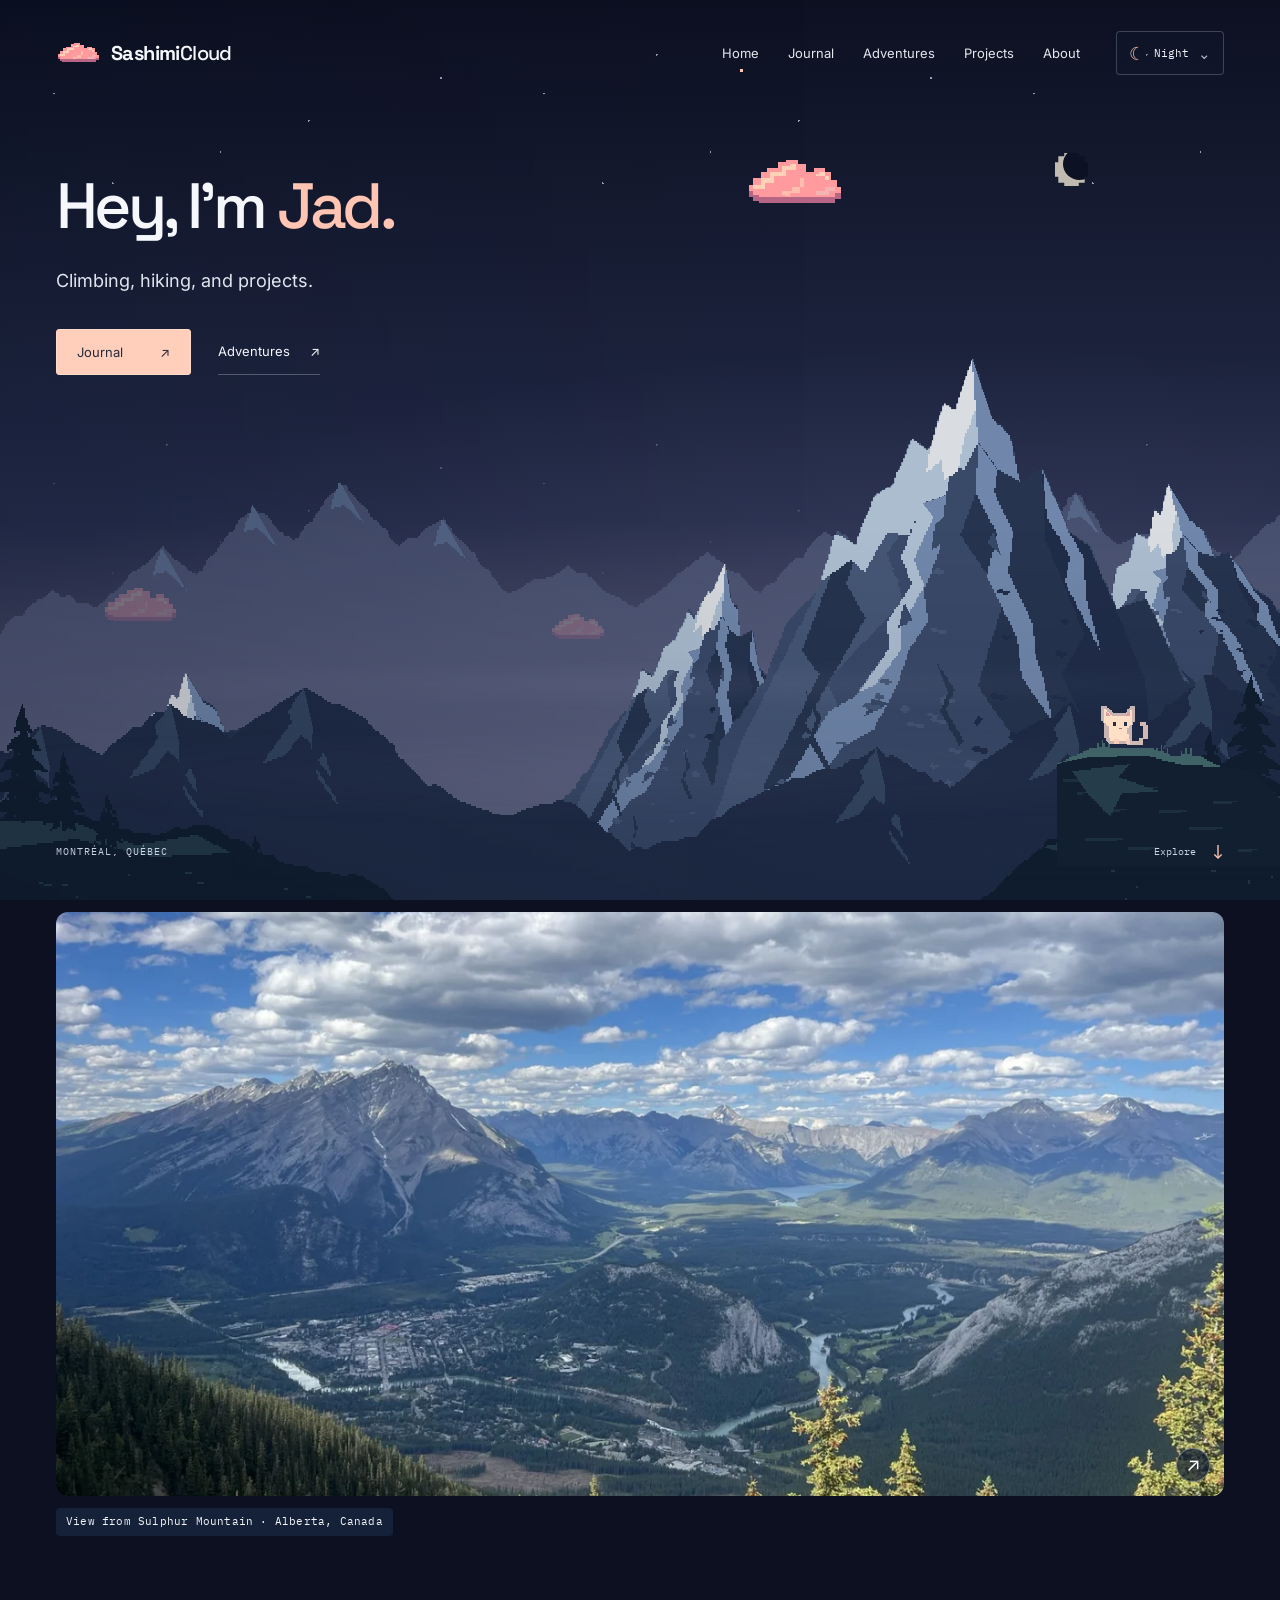
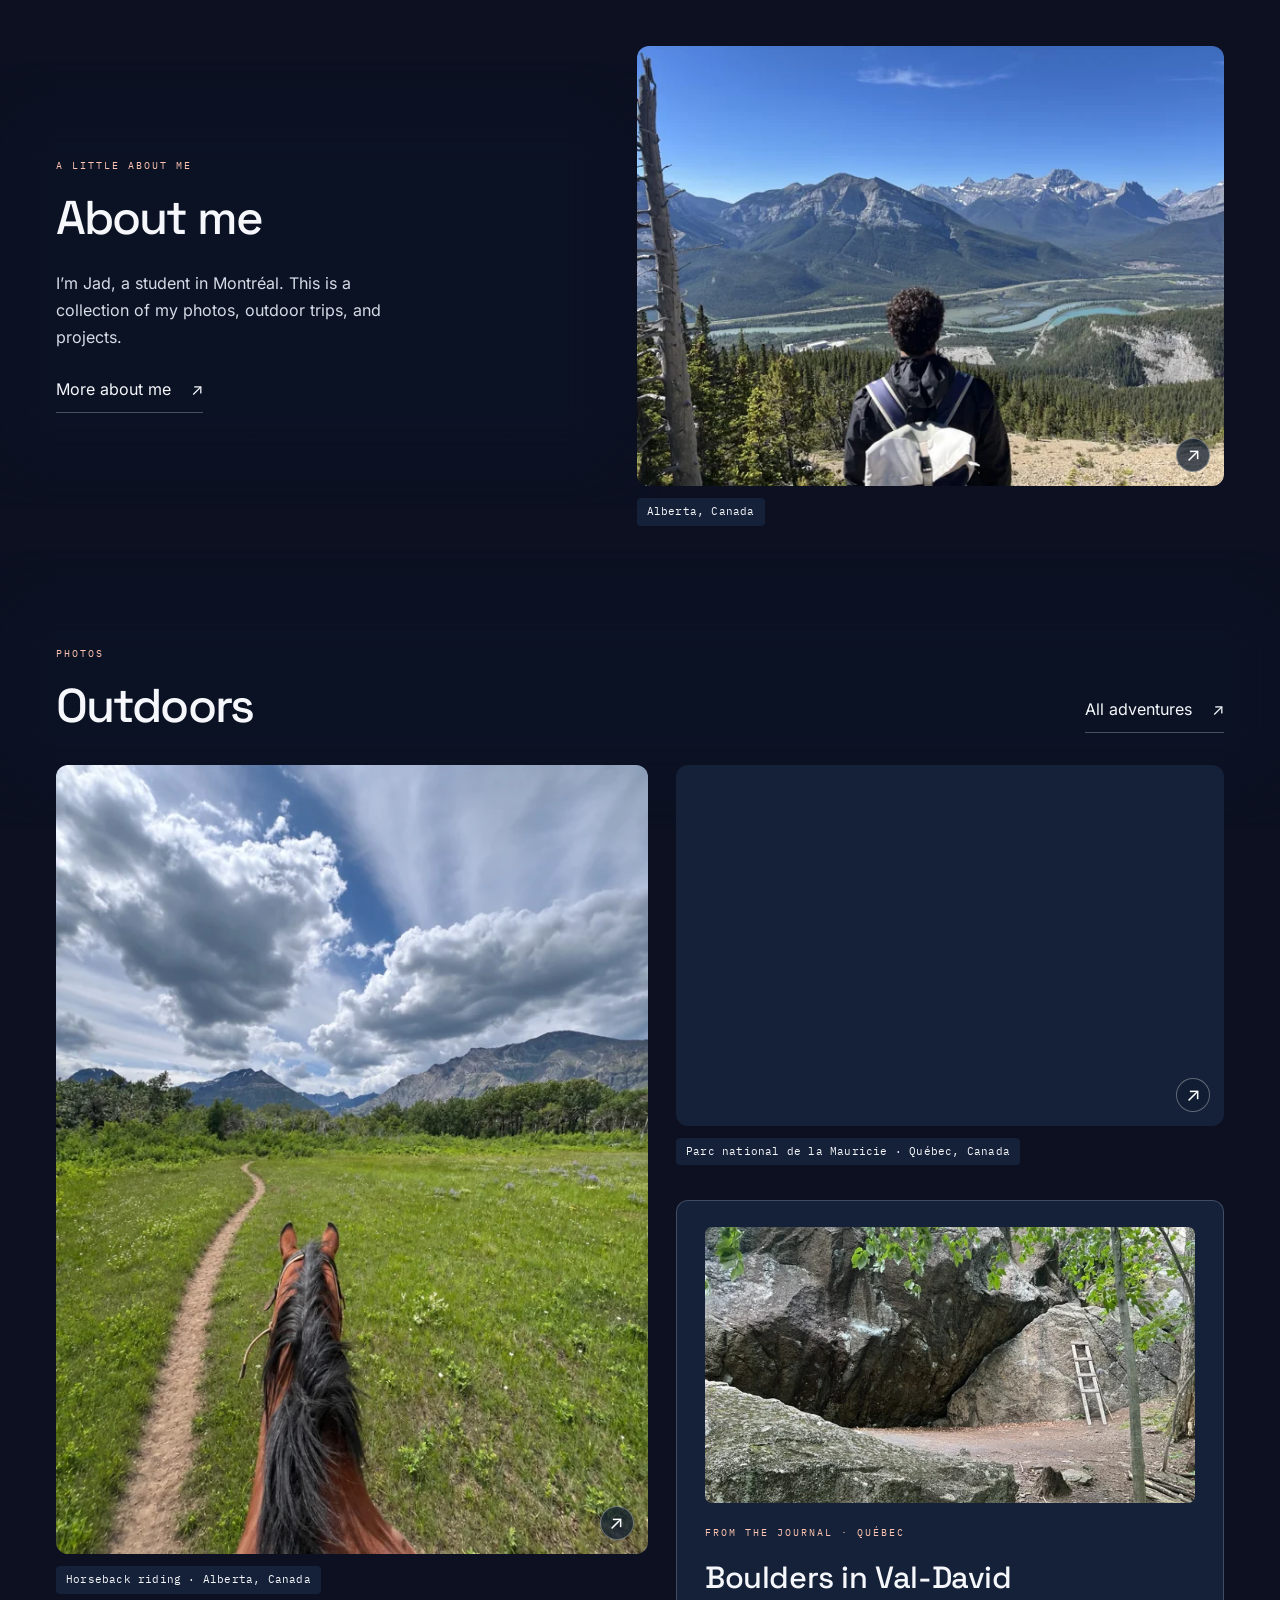
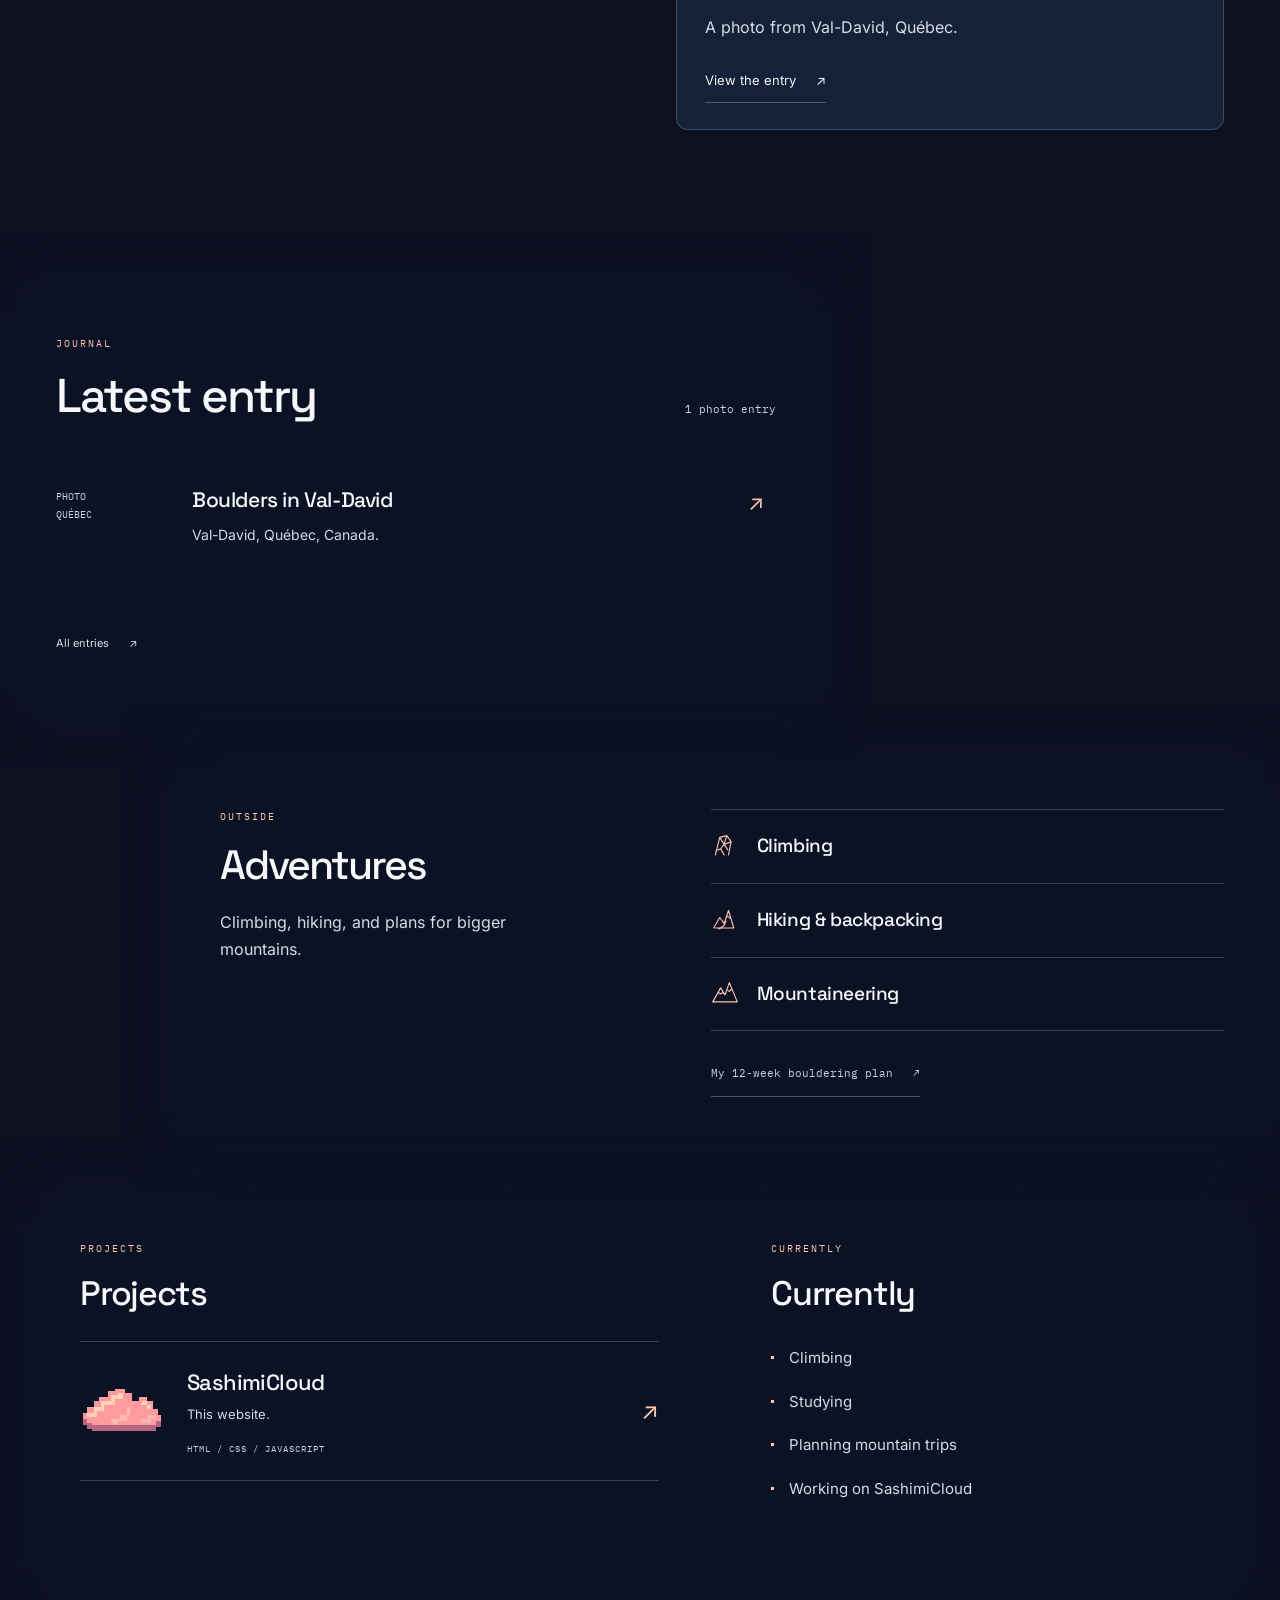
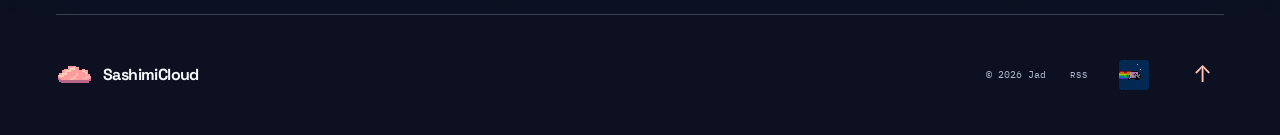
==== commit 88edd8d0: "Add files via upload" ====
--- a/index.html
+++ b/index.html
@@ -14,7 +14,7 @@
 <meta name="twitter:card" content="summary">
 <link rel="icon" href="assets/favicon.svg?v=20261021-art2" type="image/svg+xml">
 <script src="theme-init.js"></script><link rel="stylesheet" href="fonts.css"><link rel="stylesheet" href="styles.css?v=20261021-launch"><script defer src="site.js?v=20261021-launch"></script>
-<link rel="stylesheet" href="photos.css?v=20261102f"><script defer src="photos.js?v=20261102"></script>
+<link rel="stylesheet" href="photos.css?v=20261102g"><script defer src="photos.js?v=20261102"></script>
 </head>
 <body id="home" class="photo-home">
 <a class="skip-link" href="#main">Skip to content</a>
--- a/photos.css
+++ b/photos.css
@@ -41,8 +41,8 @@
 .photo-dialog p{font-size:13px;color:#c8ceda;margin:16px 0 0;text-align:center}
 .photo-close{position:absolute;top:10px;right:12px;background:#22334a;border:1px solid #ffffff44;color:#fff;border-radius:6px;min-width:44px;min-height:44px;padding:5px 15px}
 html.photo-viewing{overflow:hidden}
-@media(max-width:800px){.photo-introduction{gap:30px}.photo-home .cat-ledge{display:none}.photo-home .cloud-companion{right:0;transform:scale(.65)}.photo-editorial{gap:20px}.photo-stack{gap:20px}.photo-journal-card h3{font-size:23px}}
-@media(max-width:600px){.photo-home .hero{height:calc(100svh - 78px);min-height:570px;padding-top:48px}.photo-home .hero-copy{padding-top:0}.photo-home .cloud-companion{display:none}.photo-banner{margin-bottom:65px}.photo-banner .photo-open{aspect-ratio:4/3}.photo-banner img{object-position:42% 48%}.photo-introduction{grid-template-columns:1fr;gap:30px;margin-bottom:70px}.photo-intro-copy p:not(.eyebrow){max-width:100%}.photo-introduction .photo-open{aspect-ratio:4/3}.outside-lately{padding-bottom:65px}.outside-lately .section-heading{display:block}.outside-lately .section-heading>a{margin-top:10px}.photo-editorial{grid-template-columns:1fr;gap:30px}.photo-tall .photo-open{aspect-ratio:4/5}.photo-stack{gap:30px}.photo-stack .photo-open{aspect-ratio:4/3}.photo-journal-card{padding:5px 0}.photo-collection{gap:28px;grid-template-columns:1fr}.photo-collection .photo-frame:first-child{grid-column:auto}.photo-collection .photo-frame:first-child .photo-open{aspect-ratio:4/3}.photo-collection .photo-open{aspect-ratio:4/5}.photo-dialog{padding:60px 12px 16px}.photo-dialog img{max-height:70svh}}
+@media(max-width:800px){.photo-introduction{gap:30px}.photo-home .cloud-companion{right:0;transform:scale(.65)}.photo-editorial{gap:20px}.photo-stack{gap:20px}.photo-journal-card h3{font-size:23px}}
+@media(max-width:600px){.photo-home .hero{height:calc(100svh - 78px);min-height:570px;padding-top:48px}.photo-home .hero-copy{padding-top:0}.photo-banner{margin-bottom:65px}.photo-banner .photo-open{aspect-ratio:4/3}.photo-banner img{object-position:42% 48%}.photo-introduction{grid-template-columns:1fr;gap:30px;margin-bottom:70px}.photo-intro-copy p:not(.eyebrow){max-width:100%}.photo-introduction .photo-open{aspect-ratio:4/3}.outside-lately{padding-bottom:65px}.outside-lately .section-heading{display:block}.outside-lately .section-heading>a{margin-top:10px}.photo-editorial{grid-template-columns:1fr;gap:30px}.photo-tall .photo-open{aspect-ratio:4/5}.photo-stack{gap:30px}.photo-stack .photo-open{aspect-ratio:4/3}.photo-journal-card{padding:5px 0}.photo-collection{gap:28px;grid-template-columns:1fr}.photo-collection .photo-frame:first-child{grid-column:auto}.photo-collection .photo-frame:first-child .photo-open{aspect-ratio:4/3}.photo-collection .photo-open{aspect-ratio:4/5}.photo-dialog{padding:60px 12px 16px}.photo-dialog img{max-height:70svh}}
 @media(prefers-reduced-motion:reduce){.photo-frame img{transition:none}.photo-open:hover img{transform:none}}
 @media print{.photo-banner,.photo-introduction,.outside-lately,.adventure-photos{break-inside:avoid}.photo-dialog,.photo-expand{display:none}}
 .photo-frame figcaption{display:table;background:var(--panel);color:var(--ink);padding:5px 10px;border-radius:4px}
@@ -58,3 +58,10 @@
 
 /* Preview the Québec entry directly from the homepage. */
 .photo-journal-card .entry-photo{width:100%;height:auto;aspect-ratio:16/9;object-fit:cover;border-radius:7px;margin:0 0 22px}
+
+/* Keep both interactive companions visible on phones and tablets. */
+@media(max-width:800px){.photo-home .cat-ledge{display:block}}
+@media(max-width:600px){
+ .photo-home .cloud-companion{display:block;left:8%;right:auto;top:48%;width:100px;transform:none;z-index:1}
+ .photo-home .cat-ledge{display:block;right:-20px;bottom:74px;width:190px;height:145px;transform:scale(.9);z-index:2}
+}
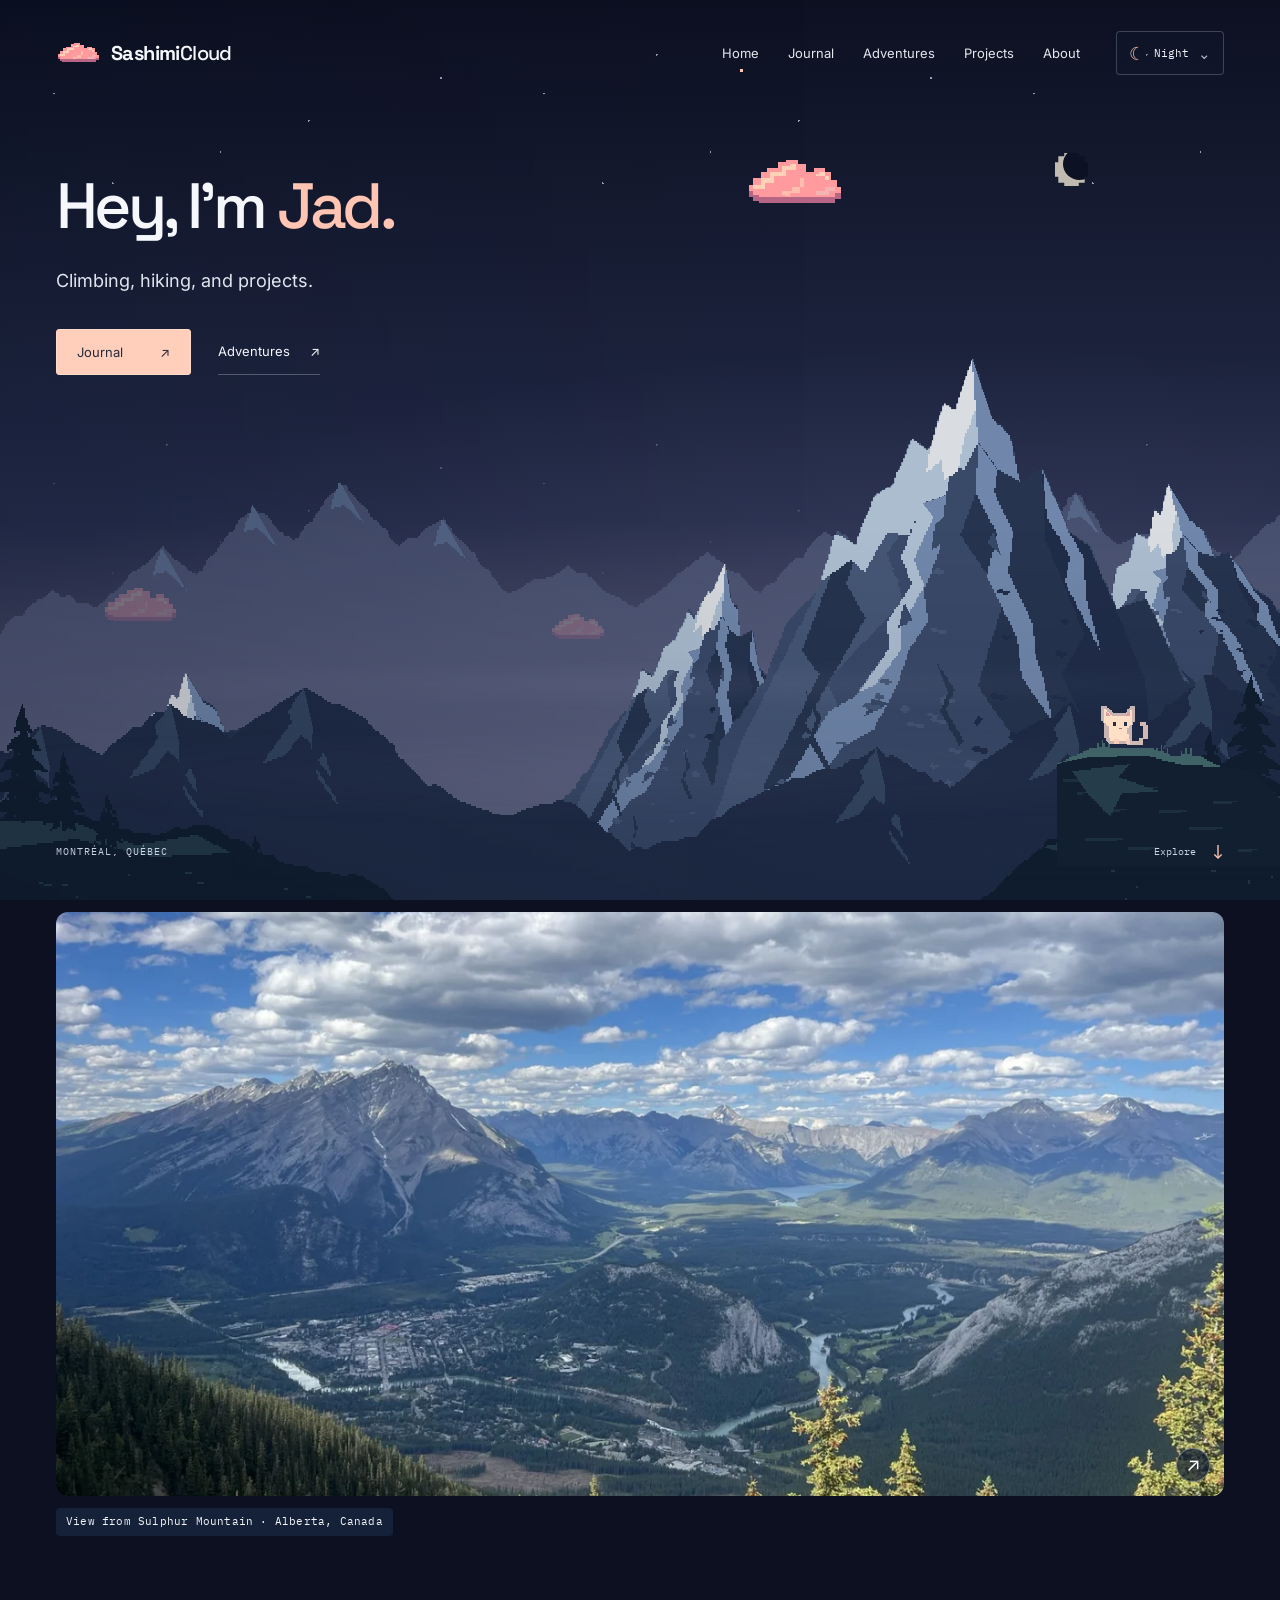
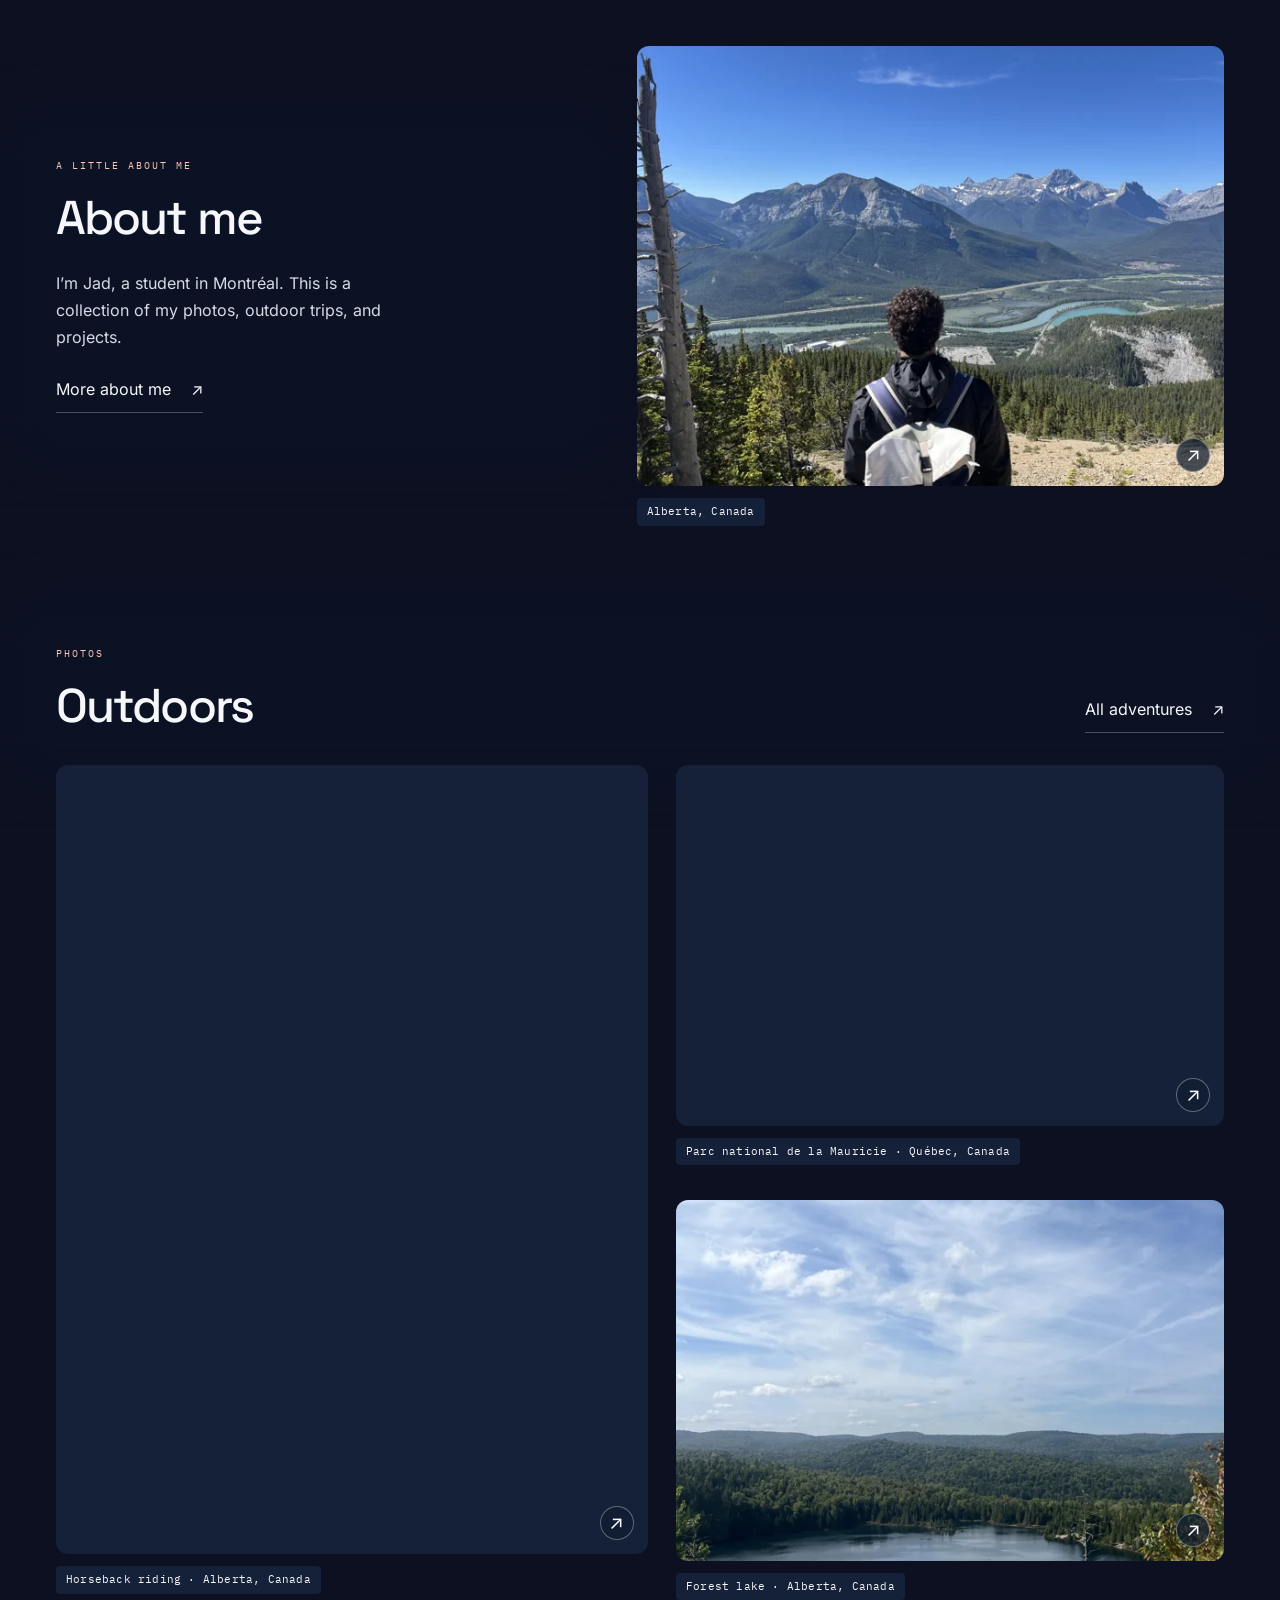
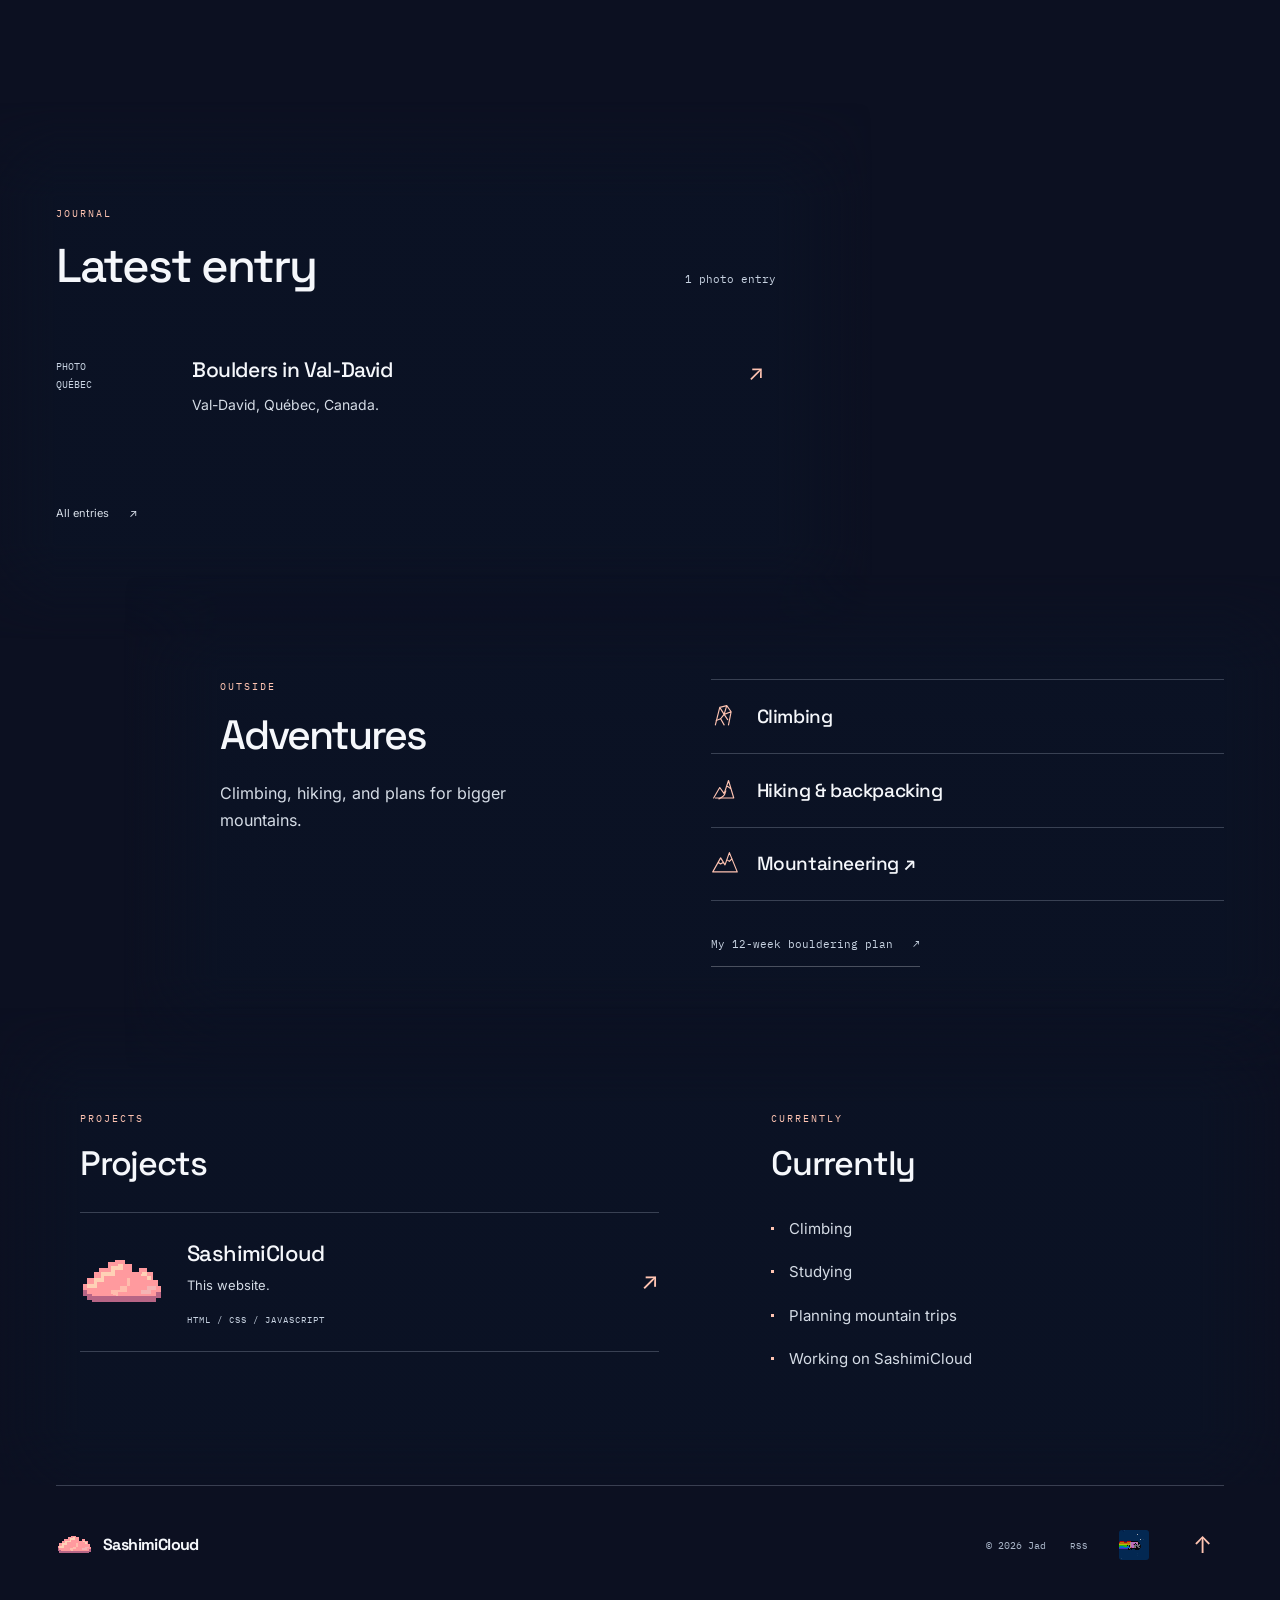
==== commit 626b9f5b: "Add files via upload" ====
--- a/index.html
+++ b/index.html
@@ -47,9 +47,9 @@
  <div class="content-flow">
 <section class="photo-banner wrap" aria-label="A view from the mountains"><figure class="photo-frame "><a class="photo-open" href="assets/photos/valley-1920.webp" data-caption="View from Sulphur Mountain · Alberta, Canada" aria-label="Enlarge: Mountain valley beneath a sky of scattered clouds"><img src="assets/photos/valley-1280.webp" srcset="assets/photos/valley-640.webp 640w, assets/photos/valley-1280.webp 1280w, assets/photos/valley-1920.webp 1920w" sizes="(max-width: 700px) 92vw, 1100px" width="1280" height="960" alt="Mountain valley beneath a sky of scattered clouds" loading="eager" decoding="async" fetchpriority="high"><span class="photo-expand" aria-hidden="true">↗</span></a><figcaption>View from Sulphur Mountain · Alberta, Canada</figcaption></figure></section>
 <section class="photo-introduction wrap" aria-labelledby="photo-about-title"><div class="photo-intro-copy reading-surface"><p class="eyebrow">A LITTLE ABOUT ME</p><h2 id="photo-about-title">About me</h2><p>I’m Jad, a student in Montréal. This is a collection of my photos, outdoor trips, and projects.</p><a class="text-link" href="about.html">More about me <span aria-hidden="true">↗</span></a></div><figure class="photo-frame "><a class="photo-open" href="assets/photos/overlook-1920.webp" data-caption="Alberta, Canada" aria-label="Enlarge: Jad with a backpack looking across a river valley toward the mountains"><img src="assets/photos/overlook-1280.webp" srcset="assets/photos/overlook-640.webp 640w, assets/photos/overlook-1280.webp 1280w, assets/photos/overlook-1920.webp 1920w" sizes="(max-width: 700px) 92vw, 550px" width="1280" height="960" alt="Jad with a backpack looking across a river valley toward the mountains" loading="lazy" decoding="async" ><span class="photo-expand" aria-hidden="true">↗</span></a><figcaption>Alberta, Canada</figcaption></figure></section>
-<section class="outside-lately wrap" id="outside-lately" aria-labelledby="outside-lately-title"><div class="section-heading reading-surface"><div><p class="eyebrow">PHOTOS</p><h2 id="outside-lately-title">Outdoors</h2></div><a class="text-link" href="adventures.html">All adventures <span aria-hidden="true">↗</span></a></div><div class="photo-editorial"><figure class="photo-frame photo-tall"><a class="photo-open" href="assets/photos/horseback-1920.webp" data-caption="Horseback riding · Alberta, Canada" aria-label="Enlarge: View between a horse’s ears along a meadow trail toward mountains"><img src="assets/photos/horseback-1280.webp" srcset="assets/photos/horseback-640.webp 640w, assets/photos/horseback-1280.webp 1280w, assets/photos/horseback-1920.webp 1920w" sizes="(max-width: 700px) 92vw, 550px" width="1086" height="1448" alt="View between a horse’s ears along a meadow trail toward mountains" loading="lazy" decoding="async" ><span class="photo-expand" aria-hidden="true">↗</span></a><figcaption>Horseback riding · Alberta, Canada</figcaption></figure><div class="photo-stack"><figure class="photo-frame "><a class="photo-open" href="assets/photos/stream-1920.webp" data-caption="Parc national de la Mauricie · Québec, Canada" aria-label="Enlarge: Small cascades flowing over rocks in a shaded forest"><img src="assets/photos/stream-1280.webp" srcset="assets/photos/stream-640.webp 640w, assets/photos/stream-1280.webp 1280w, assets/photos/stream-1920.webp 1920w" sizes="(max-width: 700px) 92vw, 550px" width="1152" height="1536" alt="Small cascades flowing over rocks in a shaded forest" loading="lazy" decoding="async" ><span class="photo-expand" aria-hidden="true">↗</span></a><figcaption>Parc national de la Mauricie · Québec, Canada</figcaption></figure><a class="photo-journal-card reading-surface" href="journal/val-david.html"><img class="entry-photo" src="assets/photos/boulders-640.webp" srcset="assets/photos/boulders-640.webp 640w, assets/photos/boulders-1280.webp 1280w" sizes="(max-width:600px) 88vw, 500px" width="640" height="480" alt="Forest boulders in Val-David, Québec, with a wooden ladder beside the rock" loading="lazy" decoding="async"><p class="eyebrow">FROM THE JOURNAL · QUÉBEC</p><h3>Boulders in Val-David</h3><p>A photo from Val-David, Québec.</p><span class="text-link">View the entry <span aria-hidden="true">↗</span></span></a></div></div></section>
+<section class="outside-lately wrap" id="outside-lately" aria-labelledby="outside-lately-title"><div class="section-heading reading-surface"><div><p class="eyebrow">PHOTOS</p><h2 id="outside-lately-title">Outdoors</h2></div><a class="text-link" href="adventures.html">All adventures <span aria-hidden="true">↗</span></a></div><div class="photo-editorial"><figure class="photo-frame photo-tall"><a class="photo-open" href="assets/photos/horseback-1920.webp" data-caption="Horseback riding · Alberta, Canada" aria-label="Enlarge: View between a horse’s ears along a meadow trail toward mountains"><img src="assets/photos/horseback-1280.webp" srcset="assets/photos/horseback-640.webp 640w, assets/photos/horseback-1280.webp 1280w, assets/photos/horseback-1920.webp 1920w" sizes="(max-width: 700px) 92vw, 550px" width="1086" height="1448" alt="View between a horse’s ears along a meadow trail toward mountains" loading="lazy" decoding="async" ><span class="photo-expand" aria-hidden="true">↗</span></a><figcaption>Horseback riding · Alberta, Canada</figcaption></figure><div class="photo-stack"><figure class="photo-frame "><a class="photo-open" href="assets/photos/stream-1920.webp" data-caption="Parc national de la Mauricie · Québec, Canada" aria-label="Enlarge: Small cascades flowing over rocks in a shaded forest"><img src="assets/photos/stream-1280.webp" srcset="assets/photos/stream-640.webp 640w, assets/photos/stream-1280.webp 1280w, assets/photos/stream-1920.webp 1920w" sizes="(max-width: 700px) 92vw, 550px" width="1152" height="1536" alt="Small cascades flowing over rocks in a shaded forest" loading="lazy" decoding="async" ><span class="photo-expand" aria-hidden="true">↗</span></a><figcaption>Parc national de la Mauricie · Québec, Canada</figcaption></figure><figure class="photo-frame "><a class="photo-open" href="assets/photos/lake-1920.webp" data-caption="Forest lake · Alberta, Canada" aria-label="Enlarge: Quiet lake surrounded by forest beneath wispy clouds"><img src="assets/photos/lake-1280.webp" srcset="assets/photos/lake-640.webp 640w, assets/photos/lake-1280.webp 1280w, assets/photos/lake-1920.webp 1920w" sizes="(max-width: 700px) 92vw, 550px" width="1152" height="1536" alt="Quiet lake surrounded by forest beneath wispy clouds" loading="lazy" decoding="async" ><span class="photo-expand" aria-hidden="true">↗</span></a><figcaption>Forest lake · Alberta, Canada</figcaption></figure></div></div></section>
  <section class="journal-section wrap" id="journal" aria-labelledby="journal-title"><div class="journal-surface reading-surface"><div class="section-heading"><div><p class="eyebrow">JOURNAL</p><h2 id="journal-title">Latest entry</h2></div><span class="small-note">1 photo entry</span></div><a class="journal-entry" href="journal/val-david.html"><span class="post-date">PHOTO<br>QUÉBEC</span><div><h3>Boulders in Val-David</h3><p>Val-David, Québec, Canada.</p></div><span class="entry-arrow" aria-hidden="true">↗</span></a><a class="quiet-link" href="journal.html">All entries <span aria-hidden="true">↗</span></a></div></section>
- <section class="adventures-section wrap" id="adventures" aria-labelledby="adventures-title"><div class="adventures-copy reading-surface"><div class="adventures-heading"><p class="eyebrow">OUTSIDE</p><h2 id="adventures-title">Adventures</h2><p class="section-description">Climbing, hiking, and plans for bigger mountains.</p></div><div class="adventures-details"><ul class="adventure-list"><li><span class="activity-icon" aria-hidden="true"><svg viewBox="0 0 32 32" aria-hidden="true"><path d="M5 25 10 5 18 3 23 10 20 25M10 5l5 8-4 5 4 7m3-22-3 10 8-3"/><path d="m6 20 5-2m4-5 4 6"/></svg></span><h3>Climbing</h3></li><li><span class="activity-icon" aria-hidden="true"><svg viewBox="0 0 32 32" aria-hidden="true"><path d="m3 24 7-12 5 7 5-15 6 20M5 24h21M18 10l4 3"/><path d="M9 25c9-4 6-6 8-9"/></svg></span><h3>Hiking &amp; backpacking</h3></li><li><span class="activity-icon" aria-hidden="true"><svg viewBox="0 0 32 32" aria-hidden="true"><path d="m2 25 9-16 5 8 5-14 9 22ZM8 14l3 2 3-2m4-3 3 2 3-3"/></svg></span><h3>Mountaineering</h3></li></ul><p class="small-note adventure-note"><a class="text-link" href="bouldering.html">My 12-week bouldering plan <span aria-hidden="true">↗</span></a></p></div></div></section>
+ <section class="adventures-section wrap" id="adventures" aria-labelledby="adventures-title"><div class="adventures-copy reading-surface"><div class="adventures-heading"><p class="eyebrow">OUTSIDE</p><h2 id="adventures-title">Adventures</h2><p class="section-description">Climbing, hiking, and plans for bigger mountains.</p></div><div class="adventures-details"><ul class="adventure-list"><li><span class="activity-icon" aria-hidden="true"><svg viewBox="0 0 32 32" aria-hidden="true"><path d="M5 25 10 5 18 3 23 10 20 25M10 5l5 8-4 5 4 7m3-22-3 10 8-3"/><path d="m6 20 5-2m4-5 4 6"/></svg></span><h3>Climbing</h3></li><li><span class="activity-icon" aria-hidden="true"><svg viewBox="0 0 32 32" aria-hidden="true"><path d="m3 24 7-12 5 7 5-15 6 20M5 24h21M18 10l4 3"/><path d="M9 25c9-4 6-6 8-9"/></svg></span><h3>Hiking &amp; backpacking</h3></li><li><span class="activity-icon" aria-hidden="true"><svg viewBox="0 0 32 32" aria-hidden="true"><path d="m2 25 9-16 5 8 5-14 9 22ZM8 14l3 2 3-2m4-3 3 2 3-3"/></svg></span><h3><a href="mountaineering.html">Mountaineering <span aria-hidden="true">↗</span></a></h3></li></ul><p class="small-note adventure-note"><a class="text-link" href="bouldering.html">My 12-week bouldering plan <span aria-hidden="true">↗</span></a></p></div></div></section>
  <div class="notes-section wrap">
  <div class="notes-surface reading-surface">
  <div class="upper-sections">
--- a/photos.css
+++ b/photos.css
@@ -65,3 +65,6 @@
  .photo-home .cloud-companion{display:block;left:8%;right:auto;top:48%;width:100px;transform:none;z-index:1}
  .photo-home .cat-ledge{display:block;right:-20px;bottom:74px;width:190px;height:145px;transform:scale(.9);z-index:2}
 }
+
+.adventure-shortcuts { display:flex; flex-wrap:wrap; gap:0 24px; }
+.adventure-shortcuts .text-link { display:inline-flex; align-items:center; min-height:44px; }
